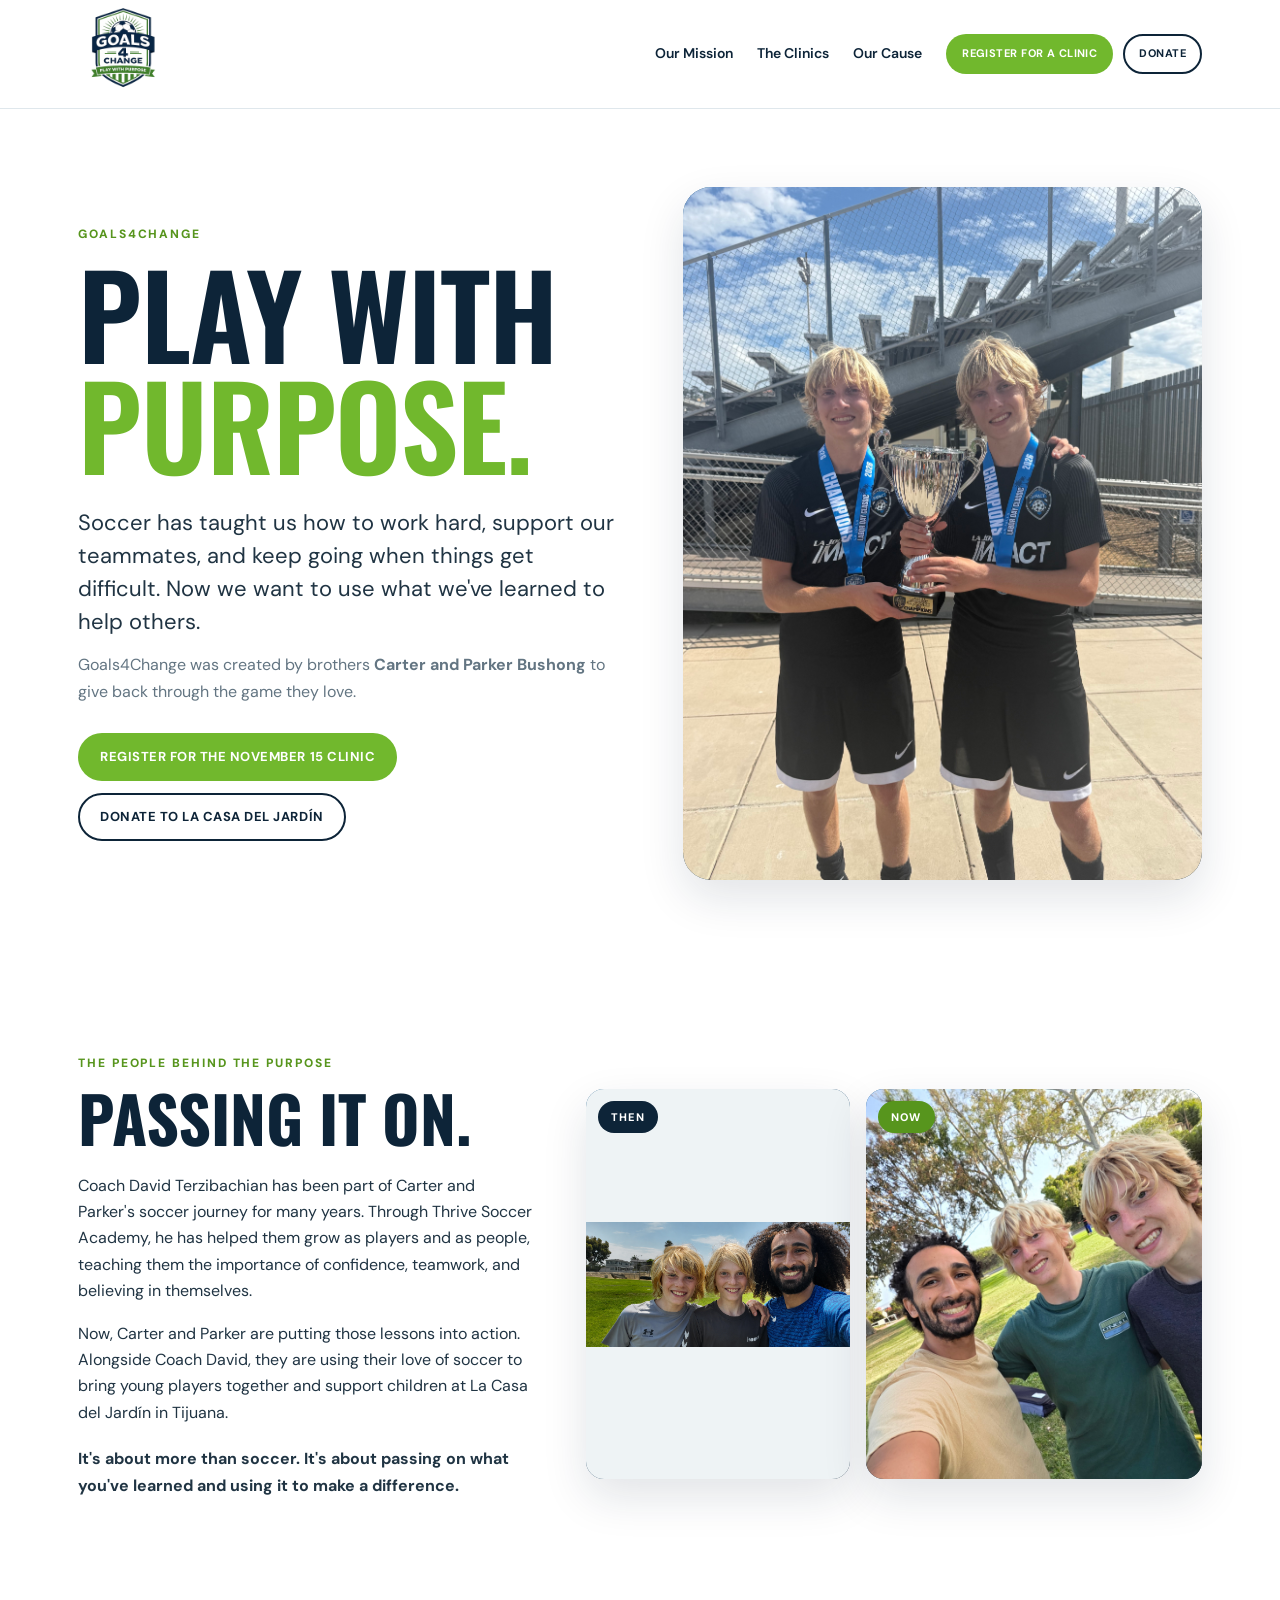
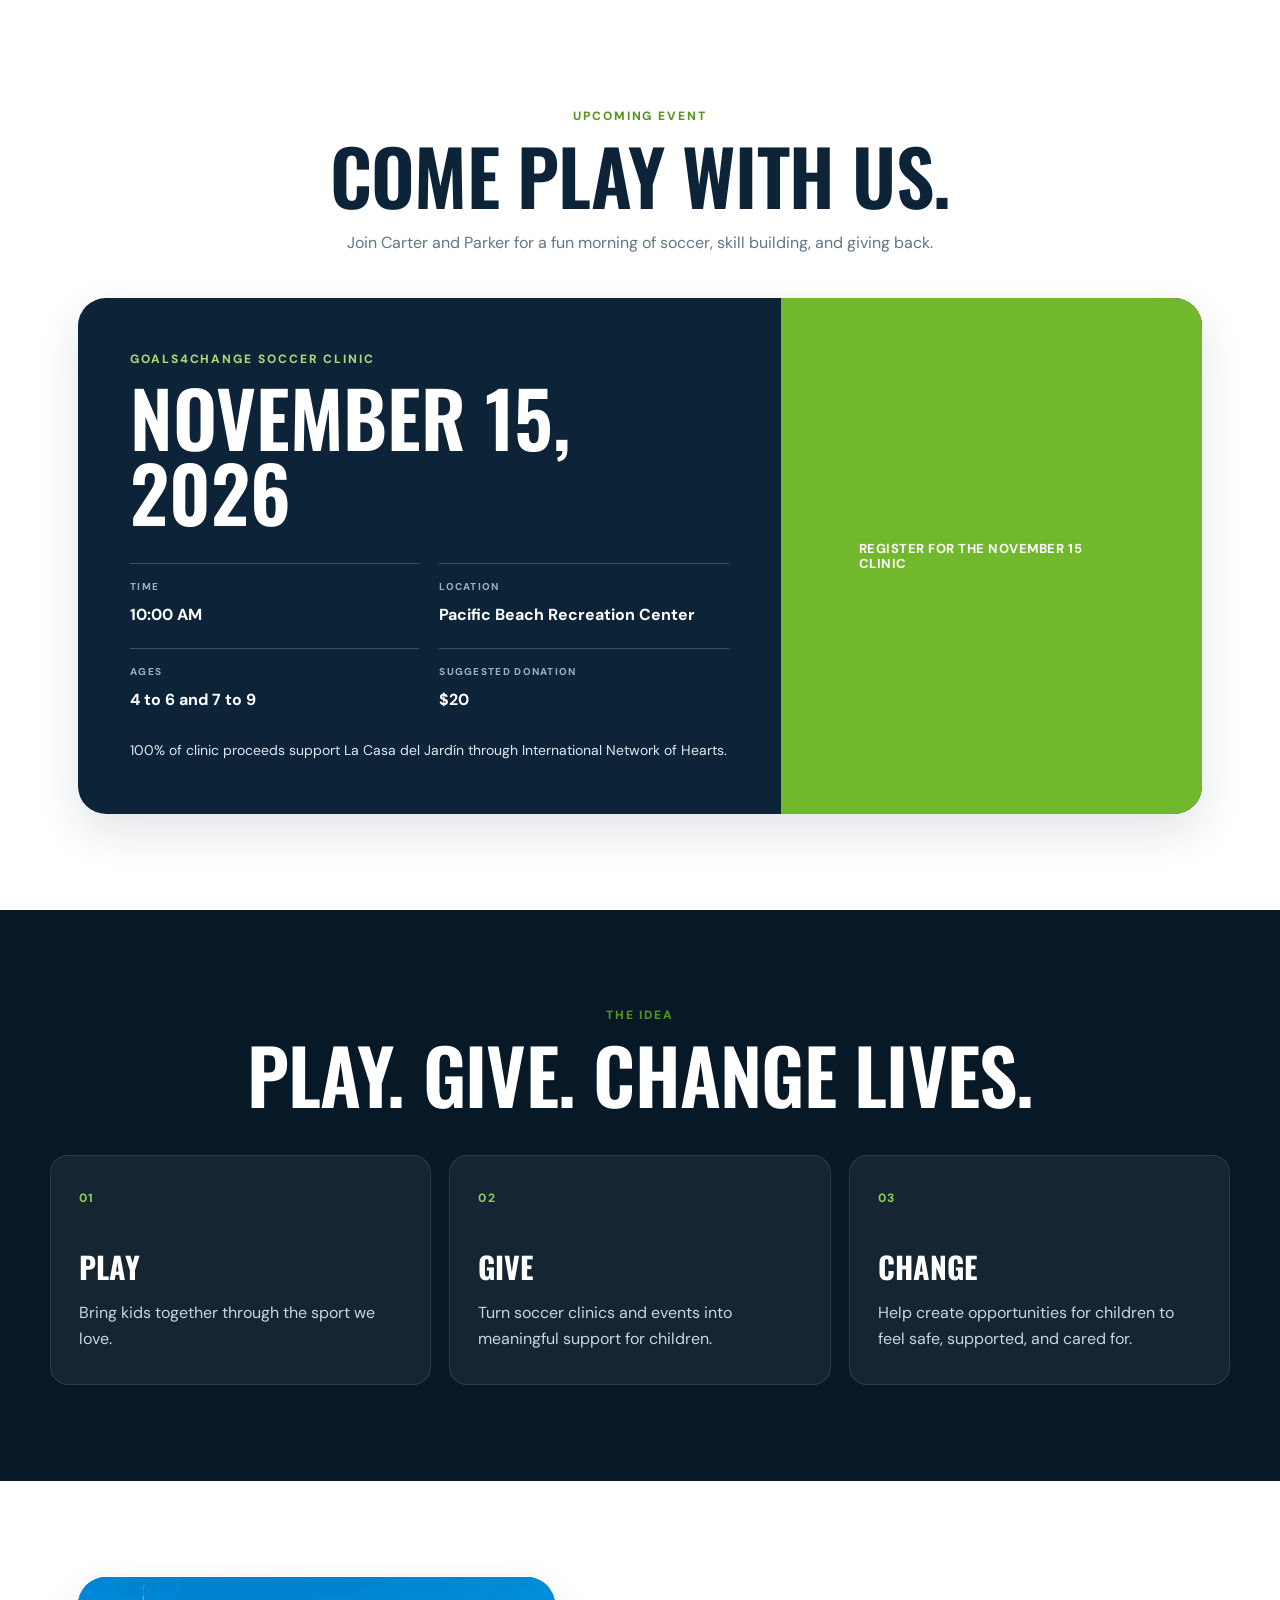
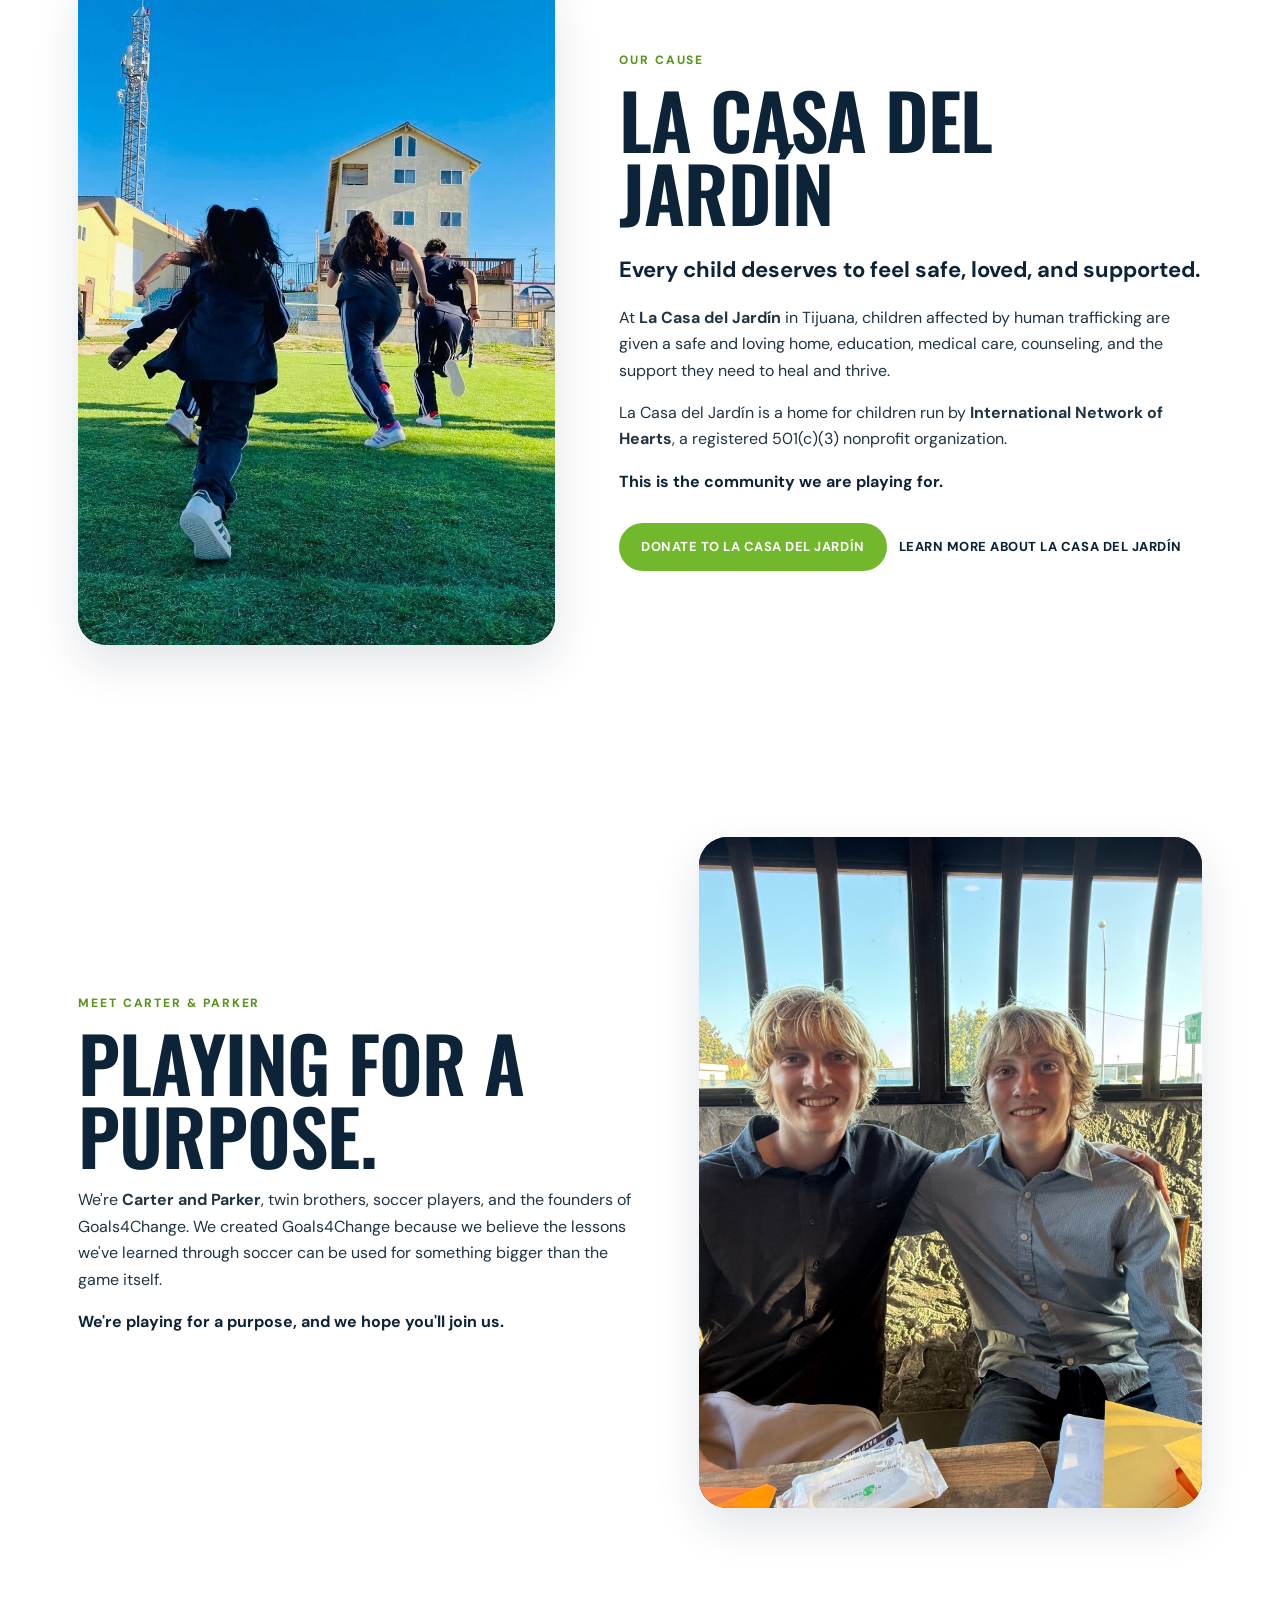
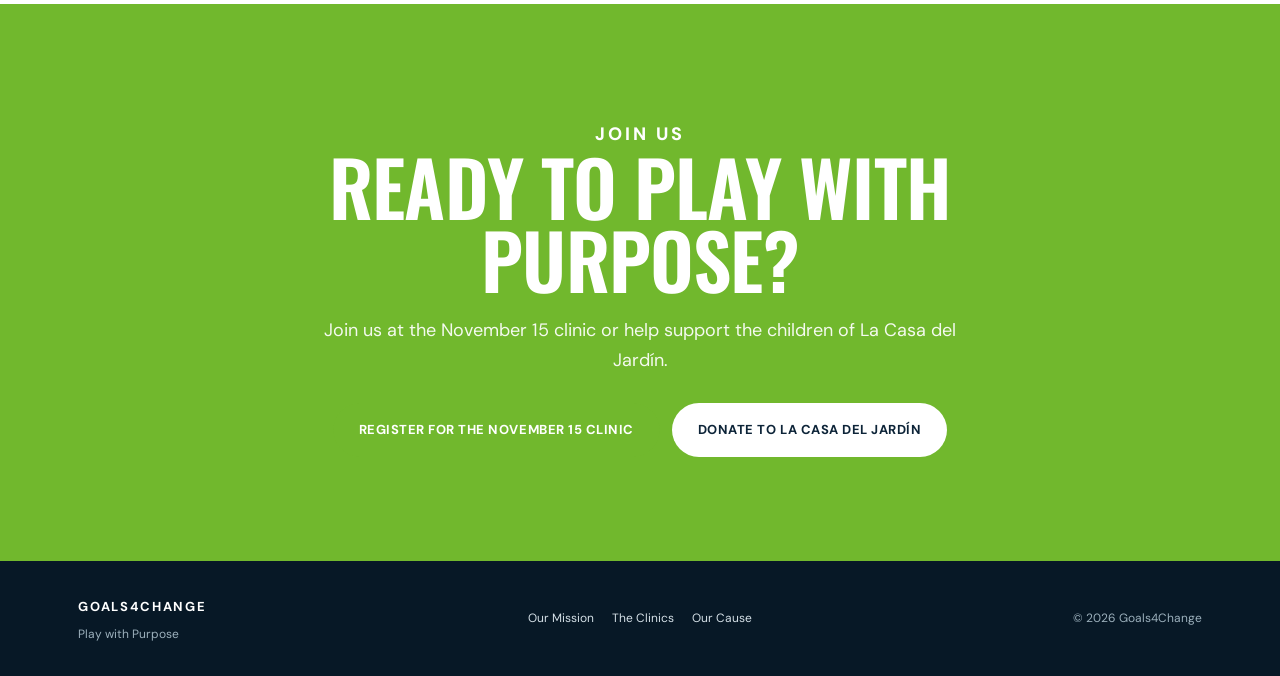
==== index.html @ 29e85942 "Add files via upload" ====
<!DOCTYPE html>
<html lang="en">
<head>
  <meta charset="UTF-8">
  <meta name="viewport" content="width=device-width, initial-scale=1.0">
  <meta name="description" content="Goals4Change uses soccer to bring young players together while raising money to support the children of La Casa del Jardín in Tijuana.">
  <title>Goals4Change | Play with Purpose</title>
  <link rel="stylesheet" href="styles.css">
</head>
<body>
  <header class="site-header">
    <div class="nav-shell">
      <a class="brand" href="#top" aria-label="Goals4Change home">
        <img class="brand-logo" src="images/goals4change-logo.png" alt="Goals4Change, Play with Purpose">
      </a>

      <nav class="main-nav" aria-label="Main navigation">
        <a href="#mission">Our Mission</a>
        <a href="#clinics">The Clinics</a>
        <a href="#cause">Our Cause</a>
      </nav>

      <div class="nav-actions">
        <a class="button button-primary button-small" href="#clinics">Register for a Clinic</a>
        <a class="button button-secondary button-small" href="#cause">Donate</a>
      </div>
    </div>
  </header>

  <main id="top">
    <section class="hero section">
      <div class="hero-copy">
        <p class="eyebrow">GOALS4CHANGE</p>
        <h1>PLAY WITH <span>PURPOSE.</span></h1>
        <p class="hero-lede">
          Soccer has taught us how to work hard, support our teammates, and keep going when things get difficult.
          Now we want to use what we've learned to help others.
        </p>
        <p class="hero-intro">
          Goals4Change was created by brothers <strong>Carter and Parker Bushong</strong> to give back through the game they love.
        </p>
        <div class="hero-actions">
          <a class="button button-primary" href="#clinics">Register for the November 15 Clinic</a>
          <a class="button button-secondary" href="#cause">Donate to La Casa del Jardín</a>
        </div>
      </div>

      <div class="hero-photo photo-frame">
        <img src="images/hero.jpg" alt="Carter and Parker with their soccer trophy">
      </div>
    </section>

    <section class="section coach-section" id="mission">
      <div class="coach-copy">
        <p class="eyebrow">THE PEOPLE BEHIND THE PURPOSE</p>
        <h2>PASSING IT ON.</h2>
        <p>
          Coach David Terzibachian has been part of Carter and Parker's soccer journey for many years.
          Through Thrive Soccer Academy, he has helped them grow as players and as people, teaching them
          the importance of confidence, teamwork, and believing in themselves.
        </p>
        <p>
          Now, Carter and Parker are putting those lessons into action. Alongside Coach David, they are
          using their love of soccer to bring young players together and support children at La Casa del Jardín in Tijuana.
        </p>
        <p class="coach-signoff"><strong>It's about more than soccer. It's about passing on what you've learned and using it to make a difference.</strong></p>
      </div>
      <div class="coach-photos">
        <figure class="coach-photo photo-frame">
          <img src="images/coach-then.png" alt="Carter and Parker with Coach David when they were younger">
          <figcaption><span>THEN</span></figcaption>
        </figure>
        <figure class="coach-photo photo-frame">
          <img src="images/coach-now.jpg" alt="Carter and Parker with Coach David today">
          <figcaption><span>NOW</span></figcaption>
        </figure>
      </div>
    </section>

    <section class="section" id="clinics">
      <div class="section-heading centered">
        <p class="eyebrow">UPCOMING EVENT</p>
        <h2>COME PLAY WITH US.</h2>
        <p>Join Carter and Parker for a fun morning of soccer, skill building, and giving back.</p>
      </div>

      <div class="event-card">
        <div class="event-details">
          <p class="event-label">GOALS4CHANGE SOCCER CLINIC</p>
          <h3>November 15, 2026</h3>
          <div class="event-grid">
            <div>
              <span>TIME</span>
              <strong>10:00 AM</strong>
            </div>
            <div>
              <span>LOCATION</span>
              <strong>Pacific Beach Recreation Center</strong>
            </div>
            <div>
              <span>AGES</span>
              <strong>4 to 6 and 7 to 9</strong>
            </div>
            <div>
              <span>SUGGESTED DONATION</span>
              <strong>$20</strong>
            </div>
          </div>
          <p class="proceeds-note">
            100% of clinic proceeds support La Casa del Jardín through International Network of Hearts.
          </p>
        </div>

        <div class="event-action">
          <!-- Replace this href with the final registration URL when you have it. -->
          <a class="button button-primary button-large" href="#clinics">Register for the November 15 Clinic</a>
        </div>
      </div>
    </section>

    <section class="section section-dark">
      <div class="section-heading centered">
        <p class="eyebrow">THE IDEA</p>
        <h2>PLAY. GIVE. CHANGE LIVES.</h2>
      </div>

      <div class="value-grid">
        <article class="value-card">
          <span class="value-number">01</span>
          <h3>PLAY</h3>
          <p>Bring kids together through the sport we love.</p>
        </article>
        <article class="value-card">
          <span class="value-number">02</span>
          <h3>GIVE</h3>
          <p>Turn soccer clinics and events into meaningful support for children.</p>
        </article>
        <article class="value-card">
          <span class="value-number">03</span>
          <h3>CHANGE</h3>
          <p>Help create opportunities for children to feel safe, supported, and cared for.</p>
        </article>
      </div>
    </section>

    <section class="section cause-section" id="cause">
      <div class="cause-photo photo-frame">
        <img src="images/casa-del-jardin.jpg" alt="La Casa del Jardín">
      </div>

      <div class="cause-copy">
        <p class="eyebrow">OUR CAUSE</p>
        <h2>LA CASA DEL JARDÍN</h2>
        <p class="cause-lede">Every child deserves to feel safe, loved, and supported.</p>
        <p>
          At <strong>La Casa del Jardín</strong> in Tijuana, children affected by human trafficking are given
          a safe and loving home, education, medical care, counseling, and the support they need to heal and thrive.
        </p>
        <p>
          La Casa del Jardín is a home for children run by <strong>International Network of Hearts</strong>,
          a registered 501(c)(3) nonprofit organization.
        </p>
        <p class="cause-close">This is the community we are playing for.</p>

        <div class="cause-actions">
          <!-- Replace this href with the final INHEARTS donation landing-page URL when you have it. -->
          <a class="button button-primary" href="#cause">Donate to La Casa del Jardín</a>
          <a class="text-link" href="#cause">Learn more about La Casa del Jardín</a>
        </div>
      </div>
    </section>

    <section class="section founders-section">
      <div class="founders-copy">
        <p class="eyebrow">MEET CARTER & PARKER</p>
        <h2>PLAYING FOR A PURPOSE.</h2>
        <p>
          We're <strong>Carter and Parker</strong>, twin brothers, soccer players, and the founders of Goals4Change.
          We created Goals4Change because we believe the lessons we've learned through soccer can be used for
          something bigger than the game itself.
        </p>
        <p class="founders-close">
          We're playing for a purpose, and we hope you'll join us.
        </p>
      </div>

      <div class="founders-photo photo-frame">
        <img src="images/carter-parker.jpg" alt="Carter and Parker Bushong">
      </div>
    </section>

    <section class="cta-section">
      <p class="eyebrow">JOIN US</p>
      <h2>READY TO PLAY WITH PURPOSE?</h2>
      <p>Join us at the November 15 clinic or help support the children of La Casa del Jardín.</p>
      <div class="cta-actions">
        <a class="button button-primary button-large" href="#clinics">Register for the November 15 Clinic</a>
        <a class="button button-light button-large" href="#cause">Donate to La Casa del Jardín</a>
      </div>
    </section>
  </main>

  <footer class="site-footer">
    <div class="footer-shell">
      <div>
        <strong>GOALS4CHANGE</strong>
        <p>Play with Purpose</p>
      </div>
      <div class="footer-links">
        <a href="#mission">Our Mission</a>
        <a href="#clinics">The Clinics</a>
        <a href="#cause">Our Cause</a>
      </div>
      <div class="footer-meta">
        <span>© 2026 Goals4Change</span>
      </div>
    </div>
  </footer>
</body>
</html>
---- styles.css ----
@import url('https://fonts.googleapis.com/css2?family=DM+Sans:wght@400;500;600;700&family=Oswald:wght@500;600&display=swap');

:root {
  --navy: #0d2438;
  --navy-deep: #071826;
  --blue: #175a86;
  --green: #71b82d;
  --green-dark: #57951d;
  --white: #ffffff;
  --soft: #f2f6f8;
  --line: #dce5ea;
  --text: #203443;
  --muted: #637582;
  --radius-lg: 28px;
  --radius-md: 18px;
  --shadow: 0 18px 45px rgba(13, 36, 56, 0.12);
  --max: 1180px;
}

* {
  box-sizing: border-box;
}

html {
  scroll-behavior: smooth;
}

body {
  margin: 0;
  font-family: "DM Sans", system-ui, -apple-system, BlinkMacSystemFont, "Segoe UI", sans-serif;
  color: var(--text);
  background: var(--white);
  line-height: 1.65;
}

img {
  display: block;
  width: 100%;
  height: 100%;
  object-fit: cover;
}

a {
  color: inherit;
  text-decoration: none;
}

.site-header {
  position: sticky;
  top: 0;
  z-index: 100;
  background: rgba(255, 255, 255, 0.96);
  border-bottom: 1px solid rgba(220, 229, 234, 0.9);
  backdrop-filter: blur(12px);
}

.nav-shell {
  max-width: var(--max);
  margin: 0 auto;
  min-height: 108px;
  padding: 8px 28px;
  display: flex;
  align-items: center;
  gap: 24px;
}

.brand {
  display: flex;
  align-items: center;
  gap: 11px;
  margin-right: auto;
}

.brand-logo {
  width: 92px;
  height: 92px;
  object-fit: contain;
  flex: 0 0 auto;
}

.main-nav {
  display: flex;
  gap: 24px;
  align-items: center;
  font-size: 14px;
  font-weight: 600;
  color: var(--navy);
}

.main-nav a:hover,
.text-link:hover {
  color: var(--green-dark);
}

.nav-actions {
  display: flex;
  gap: 10px;
  align-items: center;
}

.button {
  display: inline-flex;
  align-items: center;
  justify-content: center;
  min-height: 48px;
  padding: 12px 20px;
  border-radius: 999px;
  border: 2px solid transparent;
  font-weight: 700;
  font-size: 13px;
  line-height: 1.2;
  text-transform: uppercase;
  letter-spacing: 0.04em;
  transition: transform 160ms ease, background 160ms ease, border-color 160ms ease;
}

.button:hover {
  transform: translateY(-1px);
}

.button-primary {
  background: var(--green);
  color: var(--white);
}

.button-primary:hover {
  background: var(--green-dark);
}

.button-secondary {
  background: transparent;
  color: var(--navy);
  border-color: var(--navy);
}

.button-secondary:hover {
  background: var(--navy);
  color: var(--white);
}

.button-light {
  background: var(--white);
  color: var(--navy);
}

.button-light:hover {
  background: #eef4f7;
}

.button-small {
  min-height: 40px;
  padding: 10px 14px;
  font-size: 11px;
}

.button-large {
  min-height: 54px;
  padding: 14px 24px;
}

.section {
  max-width: var(--max);
  margin: 0 auto;
  padding: 96px 28px;
}

.hero {
  min-height: 690px;
  display: grid;
  grid-template-columns: 1.02fr 0.98fr;
  gap: 64px;
  align-items: center;
  padding-top: 78px;
  padding-bottom: 78px;
}

.eyebrow {
  margin: 0 0 12px;
  color: var(--green-dark);
  font-size: 12px;
  font-weight: 800;
  letter-spacing: 0.16em;
  text-transform: uppercase;
}

.hero h1,
.section-heading h2,
.cause-copy h2,
.founders-copy h2,
.cta-section h2 {
  margin: 0;
  font-family: "Oswald", Impact, sans-serif;
  font-weight: 600;
  line-height: 0.96;
  letter-spacing: -0.01em;
  text-transform: uppercase;
}

.hero h1 {
  max-width: 700px;
  color: var(--navy);
  font-size: clamp(70px, 9vw, 126px);
}

.hero h1 span {
  display: block;
  color: var(--green);
}

.hero-lede {
  max-width: 610px;
  margin: 28px 0 14px;
  color: var(--text);
  font-size: clamp(18px, 2vw, 22px);
  line-height: 1.5;
}

.hero-intro {
  max-width: 580px;
  margin: 0;
  color: var(--muted);
  font-size: 16px;
}

.hero-actions,
.cta-actions,
.cause-actions {
  display: flex;
  flex-wrap: wrap;
  gap: 12px;
  margin-top: 28px;
}

.photo-frame {
  overflow: hidden;
  position: relative;
  background:
    linear-gradient(135deg, rgba(23, 90, 134, 0.95), rgba(13, 36, 56, 0.9)),
    #173f5f;
  box-shadow: var(--shadow);
}



.hero-photo {
  min-height: 590px;
  border-radius: var(--radius-lg);
}

.section-soft {
  max-width: none;
  background: var(--soft);
}

.section-soft > * {
  max-width: var(--max);
  margin-left: auto;
  margin-right: auto;
}

.section-heading h2,
.cause-copy h2,
.founders-copy h2,
.cta-section h2 {
  color: var(--navy);
  font-size: clamp(48px, 6vw, 76px);
}

.centered {
  text-align: center;
}

.centered > p:last-child {
  max-width: 630px;
  margin: 18px auto 0;
  color: var(--muted);
}

.split-copy {
  display: grid;
  grid-template-columns: 1fr 1fr;
  gap: 36px;
  margin-top: 32px;
  color: var(--text);
  font-size: 17px;
}

.mission-card {
  margin-top: 42px;
  padding: 36px;
  display: grid;
  grid-template-columns: 0.9fr 1.1fr;
  gap: 36px;
  align-items: center;
  background: var(--white);
  border: 1px solid var(--line);
  border-radius: var(--radius-md);
  box-shadow: 0 10px 30px rgba(13, 36, 56, 0.05);
}

.mission-card h3 {
  margin: 0;
  color: var(--navy);
  font-family: "Oswald", Impact, sans-serif;
  font-size: 34px;
  line-height: 1.08;
  text-transform: uppercase;
}

.mission-card p:last-child {
  margin: 0;
  color: var(--muted);
}

.event-card {
  margin-top: 42px;
  display: grid;
  grid-template-columns: 1.25fr 0.75fr;
  border-radius: var(--radius-lg);
  overflow: hidden;
  box-shadow: var(--shadow);
  background: var(--navy);
  color: var(--white);
}

.event-details {
  padding: 52px;
}

.event-label {
  margin: 0 0 9px;
  color: #abd979;
  font-size: 12px;
  font-weight: 800;
  letter-spacing: 0.16em;
  text-transform: uppercase;
}

.event-details h3 {
  margin: 0;
  font-family: "Oswald", Impact, sans-serif;
  font-size: clamp(50px, 6vw, 80px);
  font-weight: 600;
  line-height: 0.98;
  text-transform: uppercase;
}

.event-grid {
  margin-top: 34px;
  display: grid;
  grid-template-columns: repeat(2, 1fr);
  gap: 20px;
}

.event-grid div {
  padding-top: 15px;
  border-top: 1px solid rgba(255, 255, 255, 0.2);
}

.event-grid span {
  display: block;
  margin-bottom: 6px;
  color: #9cb0bc;
  font-size: 10px;
  font-weight: 800;
  letter-spacing: 0.13em;
}

.event-grid strong {
  display: block;
  font-size: 16px;
}

.proceeds-note {
  margin: 26px 0 0;
  color: #dfe9ee;
  font-size: 14px;
}

.event-action {
  padding: 52px;
  display: flex;
  flex-direction: column;
  justify-content: center;
  background: var(--green);
}

.event-action .button {
  align-self: stretch;
}

.event-action p {
  margin: 12px 0 0;
  color: rgba(255, 255, 255, 0.85);
  font-size: 12px;
  text-align: center;
}

.section-dark {
  max-width: none;
  background: var(--navy-deep);
  color: var(--white);
}

.section-dark .section-heading {
  max-width: var(--max);
  margin-left: auto;
  margin-right: auto;
}

.section-dark .section-heading h2 {
  color: var(--white);
}

.value-grid {
  max-width: var(--max);
  margin: 44px auto 0;
  display: grid;
  grid-template-columns: repeat(3, 1fr);
  gap: 18px;
}

.value-card {
  min-height: 230px;
  padding: 28px;
  background: rgba(255, 255, 255, 0.06);
  border: 1px solid rgba(255, 255, 255, 0.1);
  border-radius: var(--radius-md);
}

.value-number {
  color: #8fcb58;
  font-size: 12px;
  font-weight: 800;
  letter-spacing: 0.1em;
}

.value-card h3 {
  margin: 32px 0 8px;
  font-family: "Oswald", Impact, sans-serif;
  font-size: 30px;
  text-transform: uppercase;
}

.value-card p {
  margin: 0;
  color: #c8d6df;
}

.cause-section {
  display: grid;
  grid-template-columns: 0.9fr 1.1fr;
  gap: 64px;
  align-items: center;
}

.cause-photo {
  min-height: 560px;
  border-radius: var(--radius-lg);
}

.coach-section {
  display: grid;
  grid-template-columns: 0.85fr 1.15fr;
  align-items: center;
  gap: 52px;
  background: var(--white);
}

.coach-copy h2 {
  margin: 0 0 22px;
  color: var(--navy);
  font-family: "Oswald", Impact, sans-serif;
  font-size: clamp(42px, 5vw, 64px);
  line-height: 1.02;
  text-transform: uppercase;
}

.coach-copy p:not(.eyebrow) {
  color: var(--text);
}

.coach-photos {
  display: grid;
  grid-template-columns: 0.88fr 1.12fr;
  gap: 16px;
  align-items: stretch;
}

.coach-photo {
  min-width: 0;
  height: 390px;
  margin: 0;
  border-radius: var(--radius-md);
  box-shadow: var(--shadow);
}

.coach-photo img {
  object-position: center;
}

/* The childhood photo is landscape. Show the complete photo instead of cropping it. */
.coach-photo:first-child img {
  object-fit: contain;
  background: #eef3f5;
}

.coach-photo figcaption {
  position: absolute;
  top: 12px;
  left: 12px;
  z-index: 1;
}

.coach-photo figcaption span {
  display: inline-block;
  padding: 7px 13px;
  border-radius: 999px;
  background: var(--navy);
  color: var(--white);
  font-size: 11px;
  font-weight: 800;
  letter-spacing: 0.12em;
}

.coach-photo:last-child figcaption span {
  background: var(--green-dark);
}

.cause-copy > p {
  max-width: 620px;
}

.cause-lede {
  margin: 24px 0 12px;
  color: var(--navy);
  font-size: 22px;
  font-weight: 700;
}

.cause-close {
  color: var(--navy);
  font-weight: 700;
}

.text-link {
  display: inline-flex;
  align-items: center;
  color: var(--navy);
  font-size: 13px;
  font-weight: 800;
  letter-spacing: 0.04em;
  text-transform: uppercase;
}

.founders-section {
  display: grid;
  grid-template-columns: 1.05fr 0.95fr;
  gap: 64px;
  align-items: center;
}

.founders-copy p {
  max-width: 600px;
}

.founders-close {
  color: var(--navy);
  font-weight: 700;
}

.founders-photo {
  min-height: 470px;
  border-radius: var(--radius-lg);
}

.cta-section {
  max-width: none;
  padding: 96px 28px 104px;
  text-align: center;
  background: var(--green);
}

.cta-section .eyebrow {
  color: var(--white);
}

.cta-section h2 {
  max-width: 900px;
  margin: 0 auto;
  color: var(--white);
}

.cta-section > p {
  max-width: 640px;
  margin: 20px auto 0;
  color: rgba(255, 255, 255, 0.92);
  font-size: 18px;
}

.cta-actions {
  justify-content: center;
}

.site-footer {
  background: var(--navy-deep);
  color: var(--white);
}

.footer-shell {
  max-width: var(--max);
  margin: 0 auto;
  padding: 32px 28px;
  display: grid;
  grid-template-columns: 1fr auto 1fr;
  gap: 24px;
  align-items: center;
}

.footer-shell strong {
  font-size: 13px;
  letter-spacing: 0.14em;
}

.footer-shell p {
  margin: 5px 0 0;
  color: #9cb0bc;
  font-size: 12px;
}

.footer-links {
  display: flex;
  gap: 18px;
  font-size: 12px;
  color: #d5e0e7;
}

.footer-meta {
  justify-self: end;
  color: #9cb0bc;
  font-size: 12px;
}

@media (max-width: 980px) {
  .nav-shell {
    flex-wrap: wrap;
    padding-top: 14px;
    padding-bottom: 14px;
  }

  .main-nav {
    order: 3;
    width: 100%;
    justify-content: center;
    padding-top: 8px;
    gap: 18px;
  }

  .hero,
  .cause-section,
  .founders-section,
  .coach-section {
    grid-template-columns: 1fr;
  }

  .coach-photos {
    max-width: 760px;
  }

  .coach-photo {
    height: 360px;
  }

  .hero-photo,
  .cause-photo,
  .founders-photo {
    min-height: 430px;
  }

  .event-card {
    grid-template-columns: 1fr;
  }

  .event-action {
    padding: 30px 36px 36px;
  }

  .value-grid {
    grid-template-columns: 1fr;
  }

  .mission-card {
    grid-template-columns: 1fr;
  }
}

@media (max-width: 640px) {
  .nav-actions {
    width: 100%;
  }

  .nav-actions .button {
    flex: 1;
  }

  .main-nav {
    overflow-x: auto;
    justify-content: flex-start;
    padding-bottom: 3px;
  }

  .hero {
    min-height: auto;
    padding-top: 58px;
    padding-bottom: 58px;
    gap: 40px;
  }

  .hero h1 {
    font-size: 72px;
  }

  .hero-actions,
  .cause-actions,
  .cta-actions {
    flex-direction: column;
  }

  .hero-actions .button,
  .cause-actions .button,
  .cta-actions .button {
    width: 100%;
  }

  .hero-photo,
  .cause-photo,
  .founders-photo {
    min-height: 360px;
  }

  .brand-logo {
    width: 70px;
    height: 70px;
  }

  .coach-photos {
    grid-template-columns: 1fr 1fr;
    gap: 10px;
  }

  .coach-photo {
    height: 270px;
  }

  .coach-photo figcaption {
    top: 8px;
    left: 8px;
  }

  .coach-photo figcaption span {
    padding: 6px 8px;
    font-size: 9px;
  }

  .section {
    padding: 72px 20px;
  }

  .split-copy,
  .event-grid {
    grid-template-columns: 1fr;
  }

  .mission-card,
  .event-details {
    padding: 28px;
  }

  .event-action {
    padding: 24px 28px 30px;
  }

  .footer-shell {
    grid-template-columns: 1fr;
    text-align: center;
  }

  .footer-links {
    justify-content: center;
    flex-wrap: wrap;
  }

  .footer-meta {
    justify-self: center;
  }
}

.coach-signoff { margin-top: 1.25rem; color: var(--navy, #0b2e4f); }
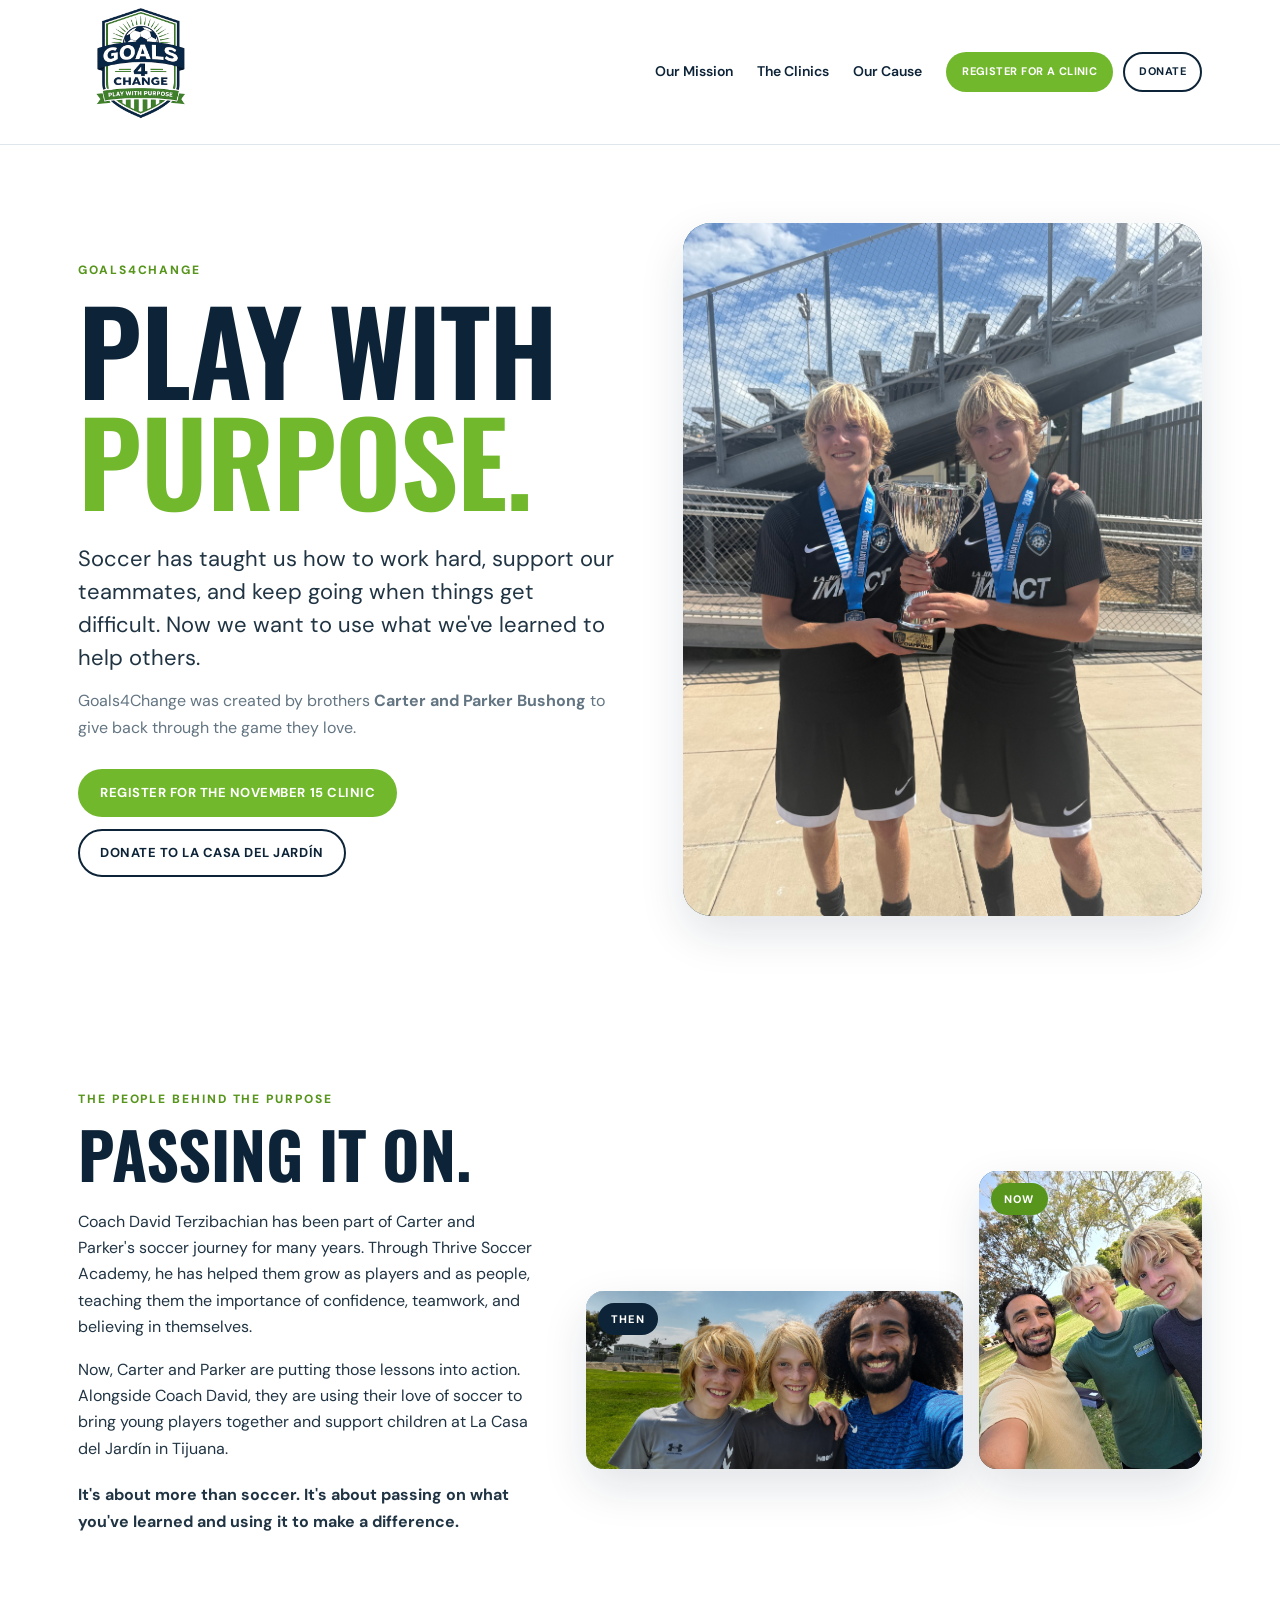
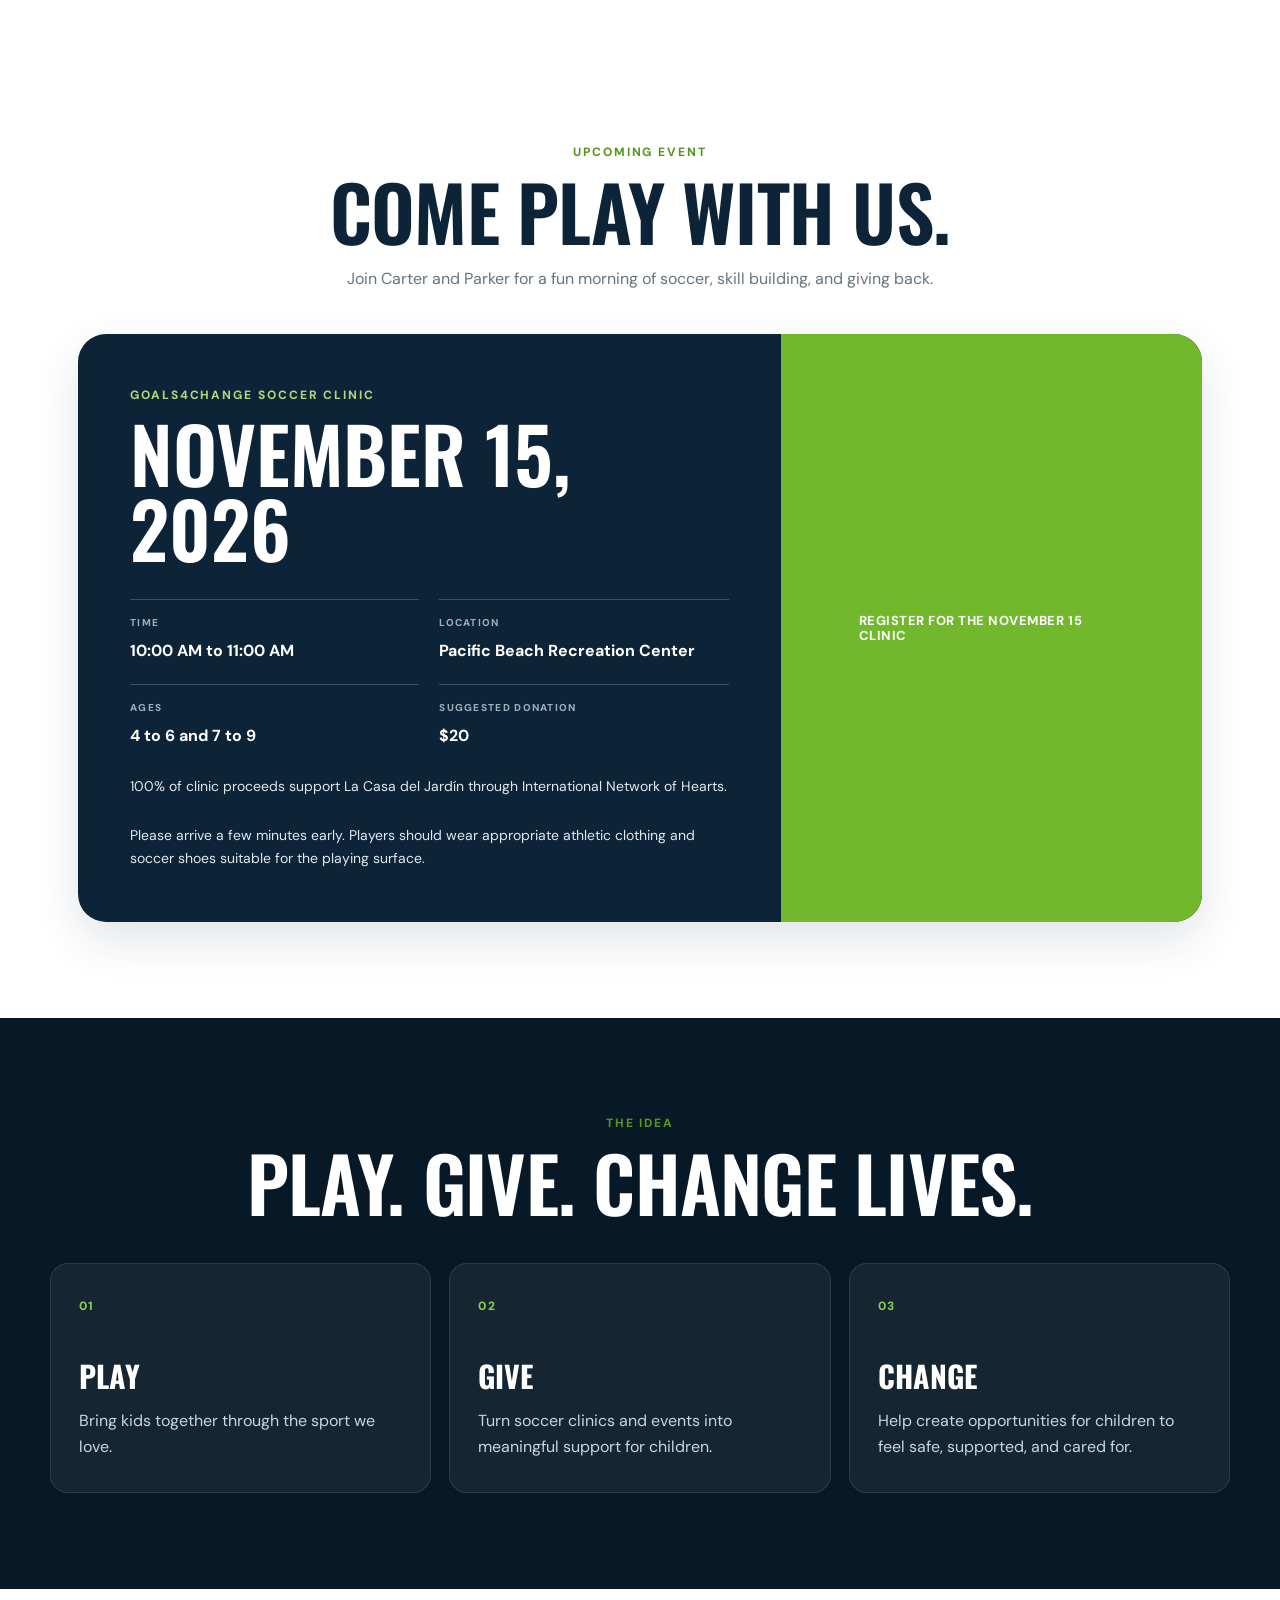
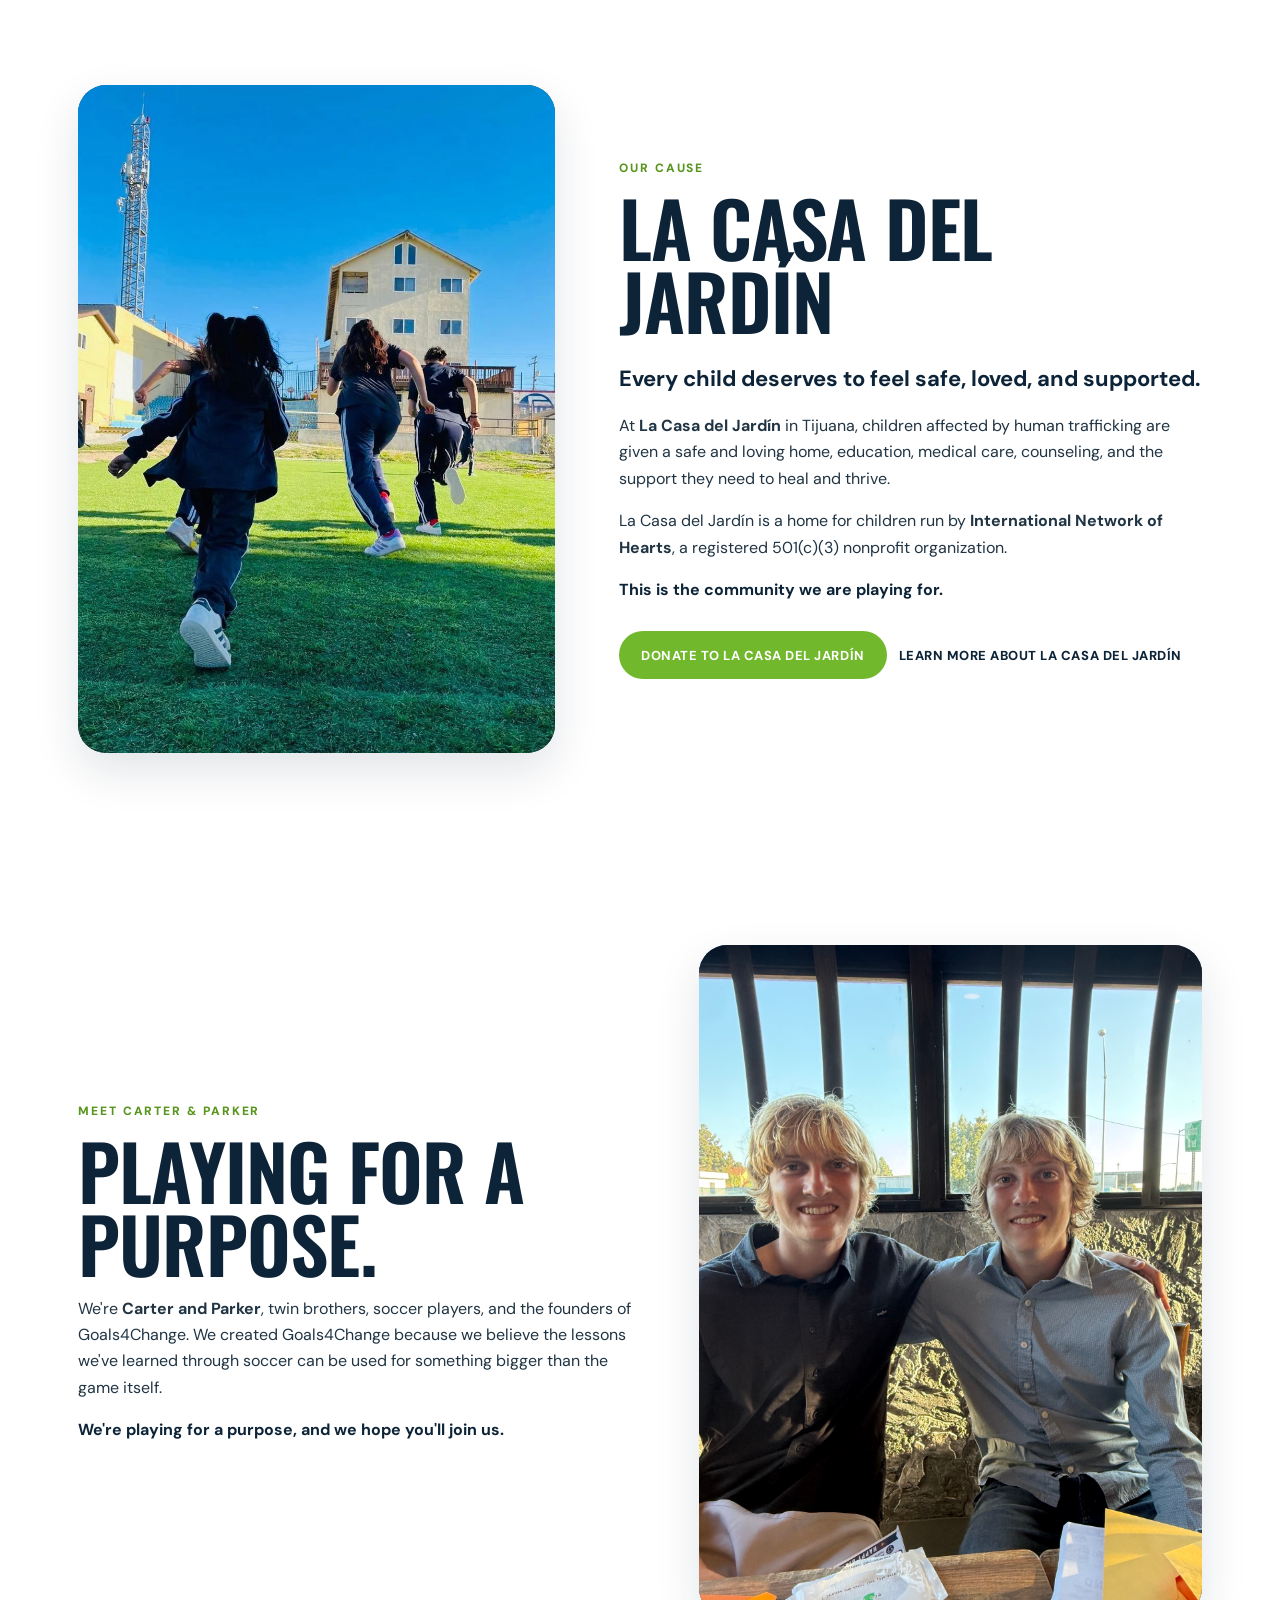
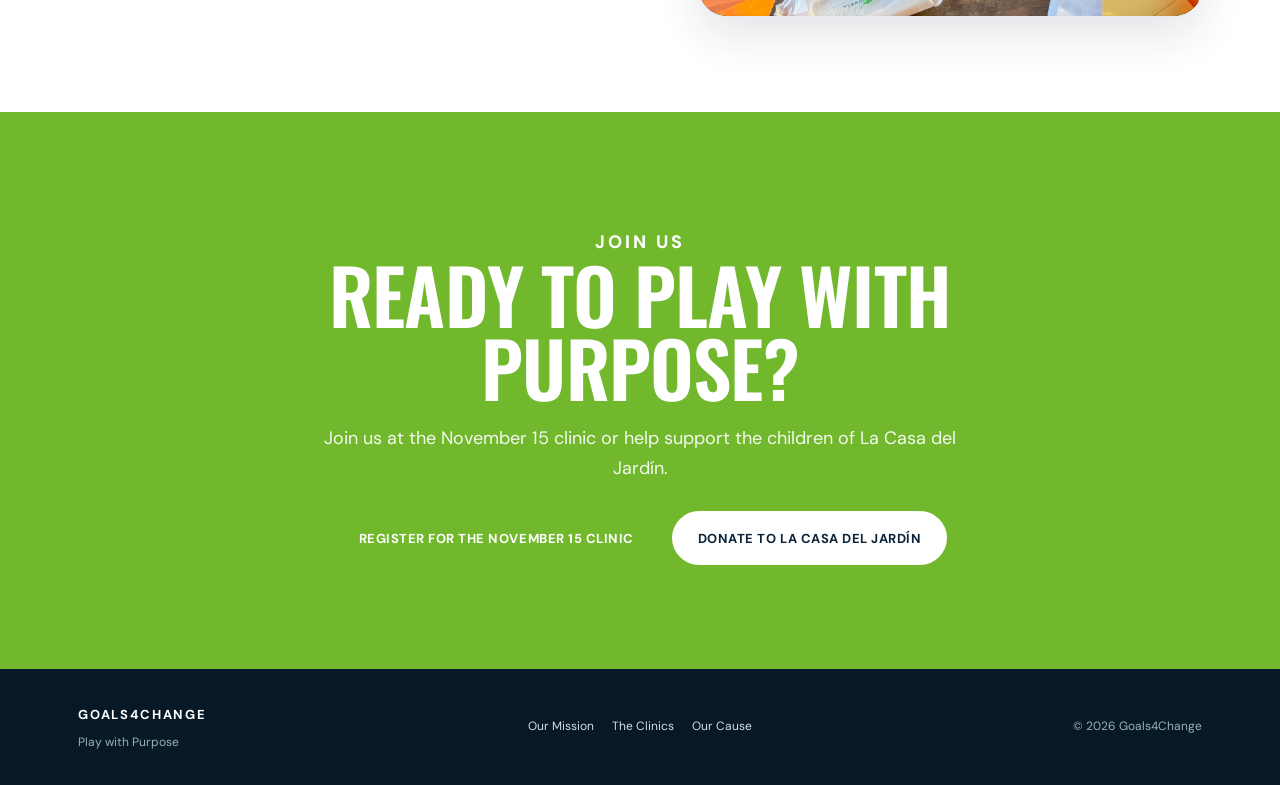
==== commit 08587585: "Add files via upload" ====
--- a/index.html
+++ b/index.html
@@ -21,7 +21,7 @@
       </nav>
 
       <div class="nav-actions">
-        <a class="button button-primary button-small" href="#clinics">Register for a Clinic</a>
+        <a class="button button-primary button-small" href="register.html">Register for a Clinic</a>
         <a class="button button-secondary button-small" href="#cause">Donate</a>
       </div>
     </div>
@@ -40,7 +40,7 @@
           Goals4Change was created by brothers <strong>Carter and Parker Bushong</strong> to give back through the game they love.
         </p>
         <div class="hero-actions">
-          <a class="button button-primary" href="#clinics">Register for the November 15 Clinic</a>
+          <a class="button button-primary" href="register.html">Register for the November 15 Clinic</a>
           <a class="button button-secondary" href="#cause">Donate to La Casa del Jardín</a>
         </div>
       </div>
@@ -91,7 +91,7 @@
           <div class="event-grid">
             <div>
               <span>TIME</span>
-              <strong>10:00 AM</strong>
+              <strong>10:00 AM to 11:00 AM</strong>
             </div>
             <div>
               <span>LOCATION</span>
@@ -109,11 +109,14 @@
           <p class="proceeds-note">
             100% of clinic proceeds support La Casa del Jardín through International Network of Hearts.
           </p>
+          <p class="proceeds-note">
+            Please arrive a few minutes early. Players should wear appropriate athletic clothing and soccer shoes suitable for the playing surface.
+          </p>
         </div>
 
         <div class="event-action">
           <!-- Replace this href with the final registration URL when you have it. -->
-          <a class="button button-primary button-large" href="#clinics">Register for the November 15 Clinic</a>
+          <a class="button button-primary button-large" href="register.html">Register for the November 15 Clinic</a>
         </div>
       </div>
     </section>
@@ -194,7 +197,7 @@
       <h2>READY TO PLAY WITH PURPOSE?</h2>
       <p>Join us at the November 15 clinic or help support the children of La Casa del Jardín.</p>
       <div class="cta-actions">
-        <a class="button button-primary button-large" href="#clinics">Register for the November 15 Clinic</a>
+        <a class="button button-primary button-large" href="register.html">Register for the November 15 Clinic</a>
         <a class="button button-light button-large" href="#cause">Donate to La Casa del Jardín</a>
       </div>
     </section>
--- a/styles.css
+++ b/styles.css
@@ -57,7 +57,7 @@
 .nav-shell {
   max-width: var(--max);
   margin: 0 auto;
-  min-height: 108px;
+  min-height: 140px;
   padding: 8px 28px;
   display: flex;
   align-items: center;
@@ -72,8 +72,8 @@
 }
 
 .brand-logo {
-  width: 92px;
-  height: 92px;
+  width: 128px;
+  height: 128px;
   object-fit: contain;
   flex: 0 0 auto;
 }
@@ -482,24 +482,36 @@
 
 .coach-photos {
   display: grid;
-  grid-template-columns: 0.88fr 1.12fr;
+  /* Intentionally unequal: the THEN photo is landscape; the NOW photo is portrait. */
+  grid-template-columns: minmax(0, 1.35fr) minmax(0, 0.8fr);
   gap: 16px;
-  align-items: stretch;
+  align-items: end;
 }
 
 .coach-photo {
   min-width: 0;
-  height: 390px;
+  height: auto;
   margin: 0;
   border-radius: var(--radius-md);
   box-shadow: var(--shadow);
 }
 
+.coach-photo:first-child {
+  aspect-ratio: 1822 / 863;
+}
+
+.coach-photo:last-child {
+  aspect-ratio: 3 / 4;
+}
+
 .coach-photo img {
+  width: 100%;
+  height: 100%;
   object-position: center;
-}
-
-/* The childhood photo is landscape. Show the complete photo instead of cropping it. */
+  object-fit: cover;
+}
+
+/* Preserve the full landscape THEN image. Its frame matches the original aspect ratio. */
 .coach-photo:first-child img {
   object-fit: contain;
   background: #eef3f5;
@@ -664,11 +676,9 @@
   }
 
   .coach-photos {
+    width: 100%;
     max-width: 760px;
-  }
-
-  .coach-photo {
-    height: 360px;
+    grid-template-columns: minmax(0, 1.35fr) minmax(0, 0.8fr);
   }
 
   .hero-photo,
@@ -739,17 +749,24 @@
   }
 
   .brand-logo {
-    width: 70px;
-    height: 70px;
+    width: 98px;
+    height: 98px;
   }
 
   .coach-photos {
-    grid-template-columns: 1fr 1fr;
-    gap: 10px;
-  }
-
-  .coach-photo {
-    height: 270px;
+    grid-template-columns: minmax(0, 1fr);
+    gap: 16px;
+  }
+
+  .coach-photo:first-child {
+    width: 100%;
+    aspect-ratio: 1822 / 863;
+  }
+
+  .coach-photo:last-child {
+    width: min(72%, 290px);
+    aspect-ratio: 3 / 4;
+    justify-self: end;
   }
 
   .coach-photo figcaption {
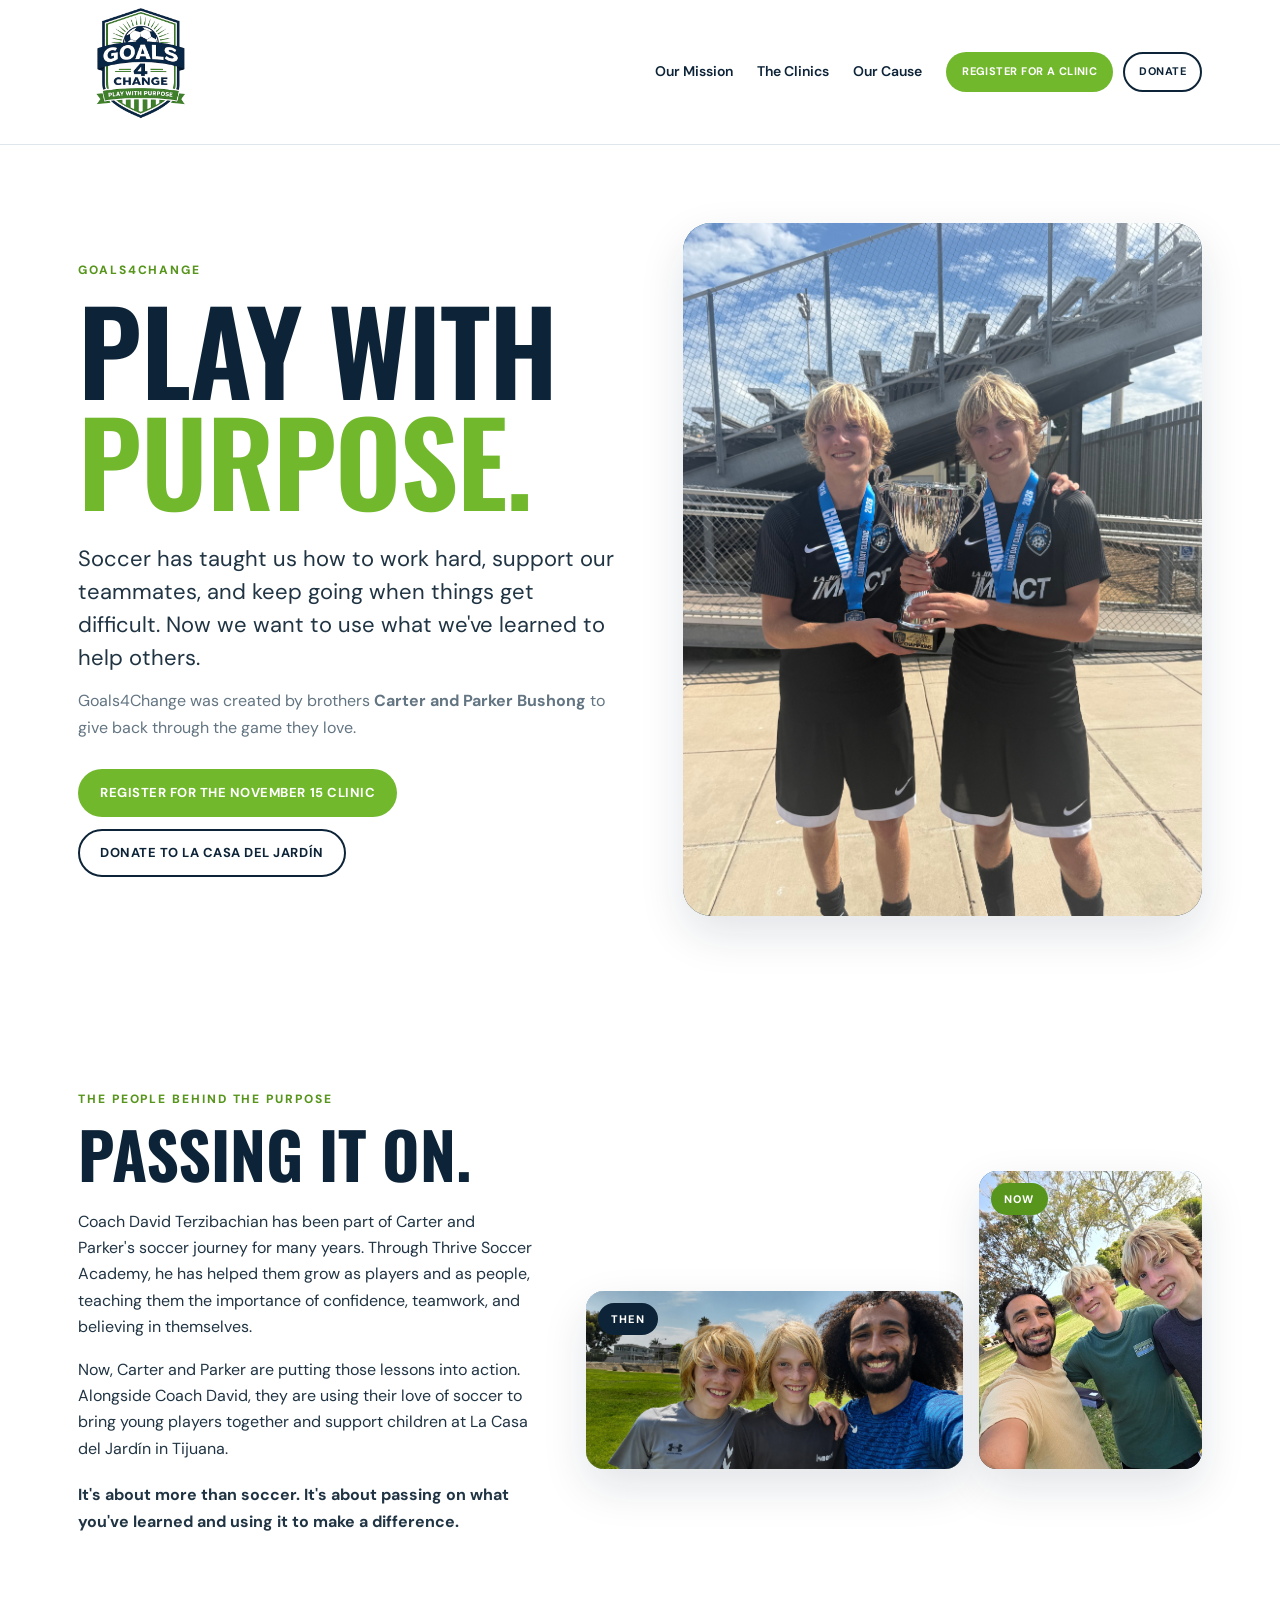
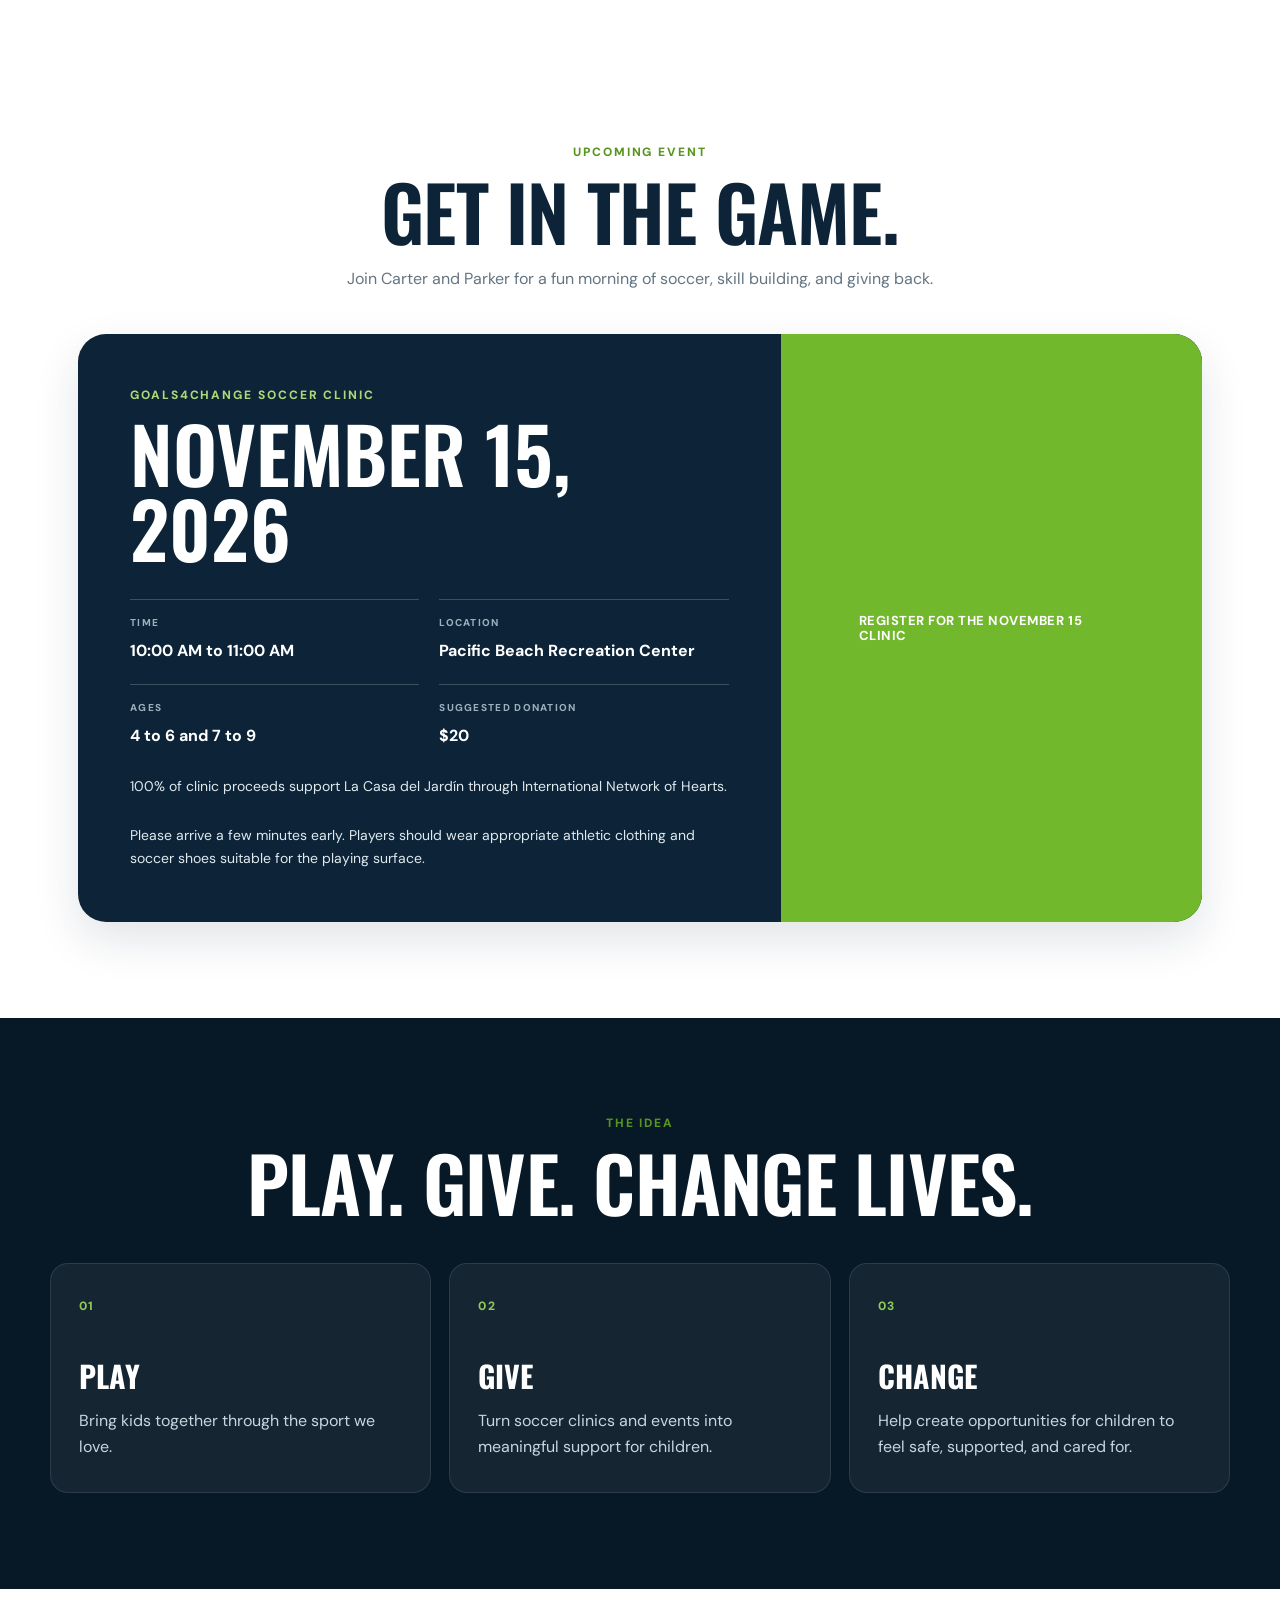
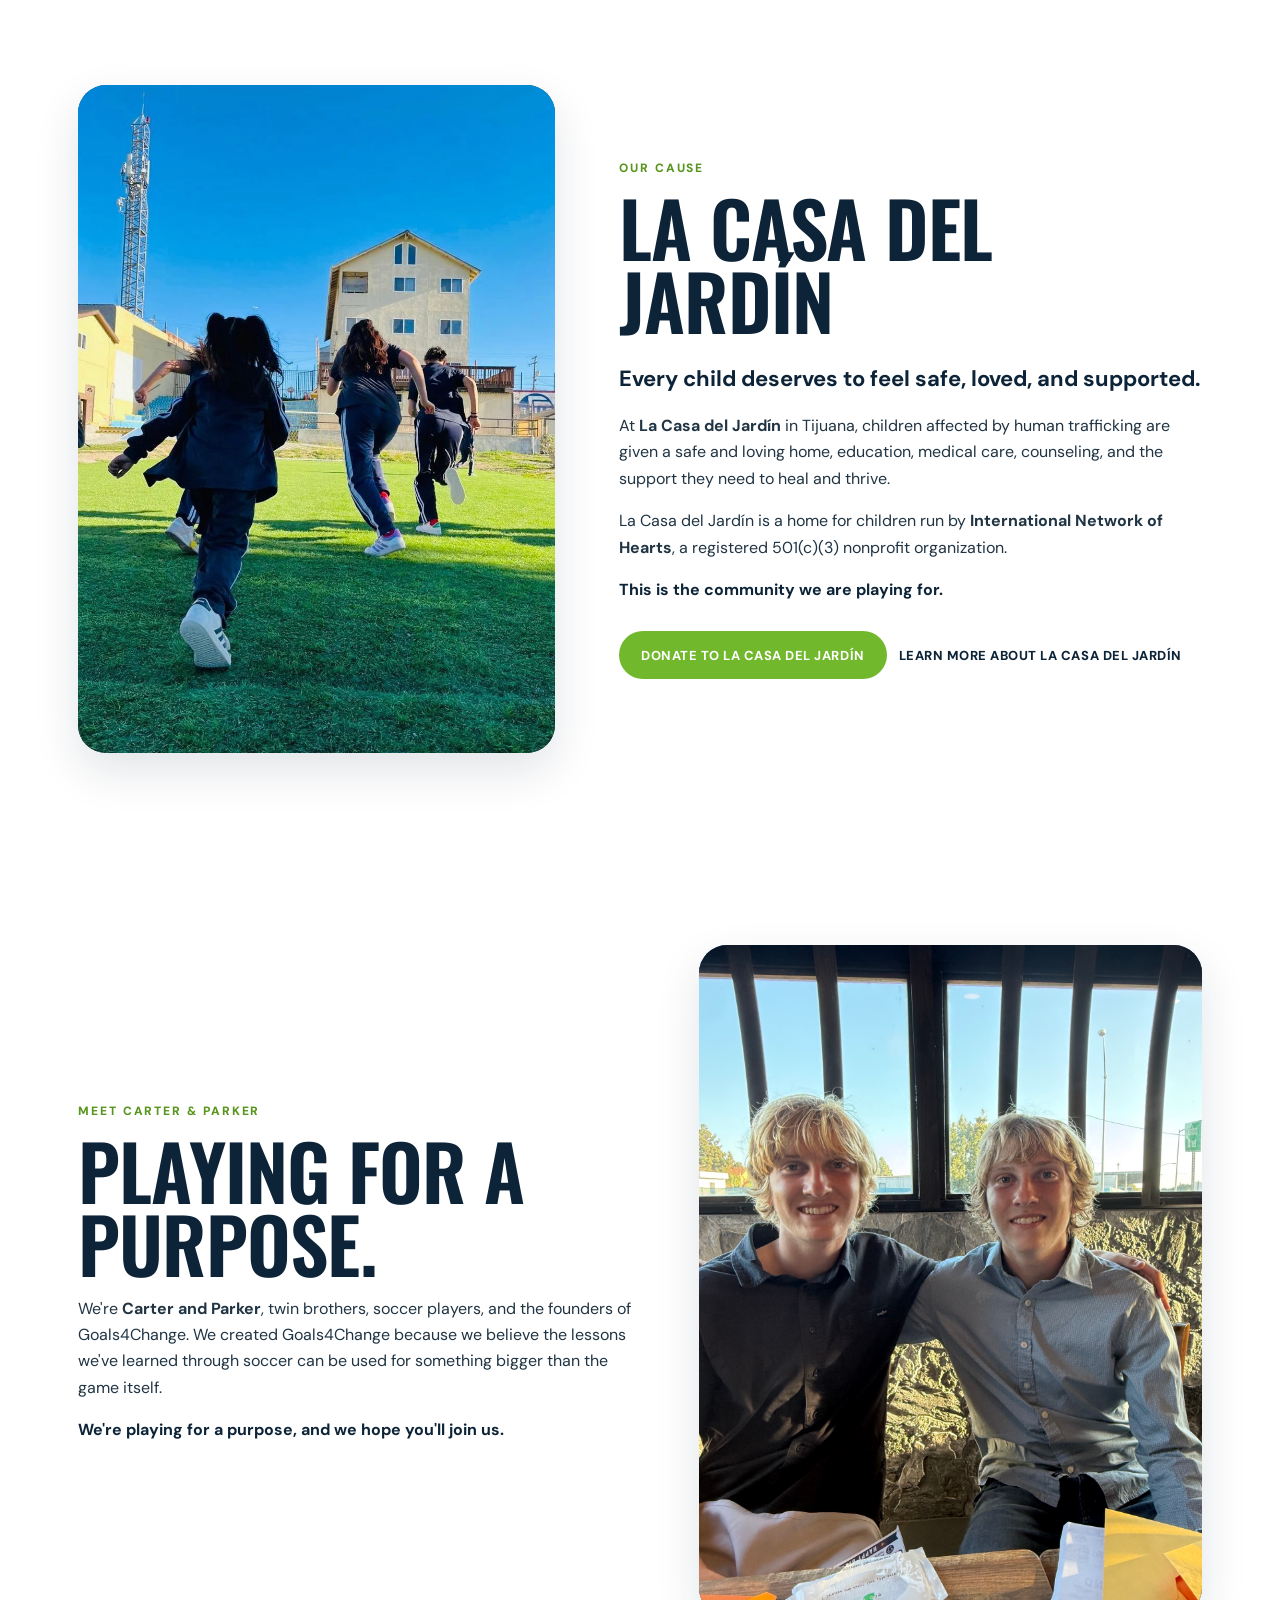
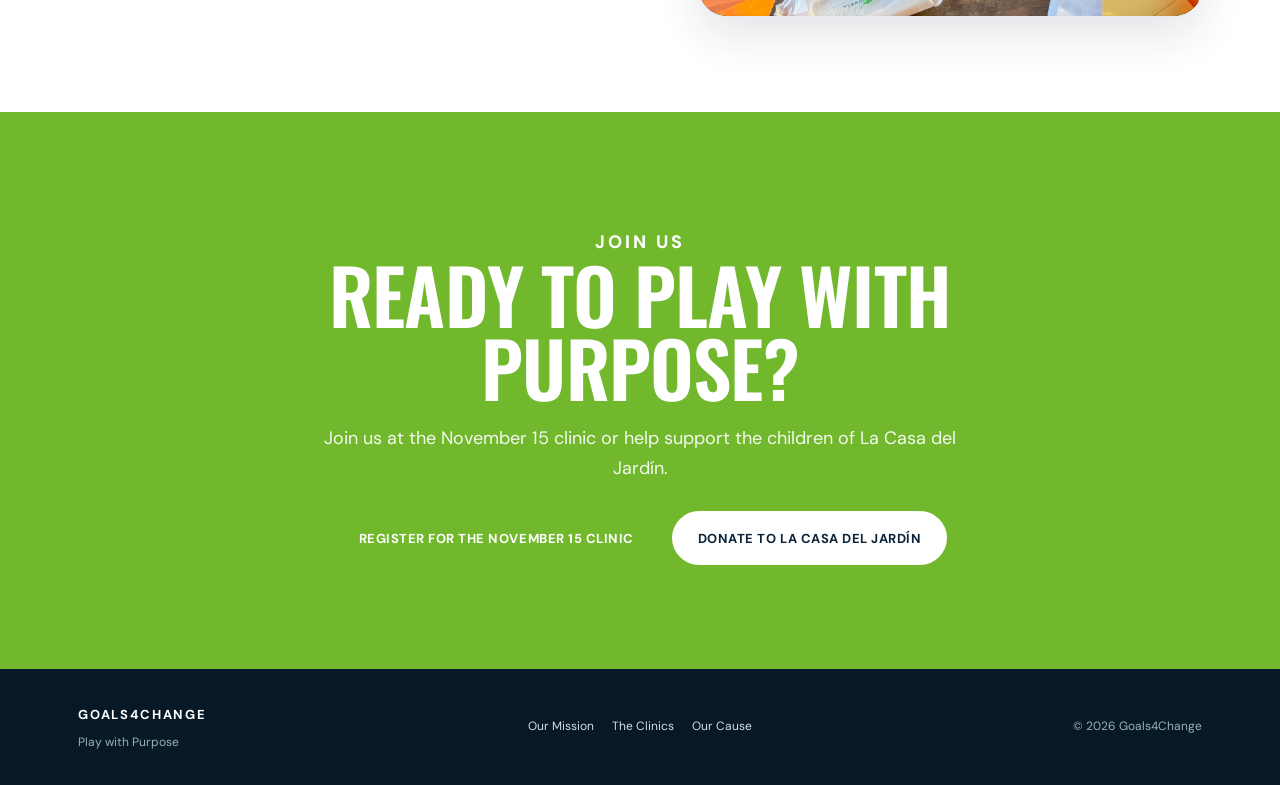
==== commit 20159fe6: "Update index.html" ====
--- a/index.html
+++ b/index.html
@@ -80,7 +80,7 @@
     <section class="section" id="clinics">
       <div class="section-heading centered">
         <p class="eyebrow">UPCOMING EVENT</p>
-        <h2>COME PLAY WITH US.</h2>
+        <h2>GET IN THE GAME.</h2>
         <p>Join Carter and Parker for a fun morning of soccer, skill building, and giving back.</p>
       </div>
 
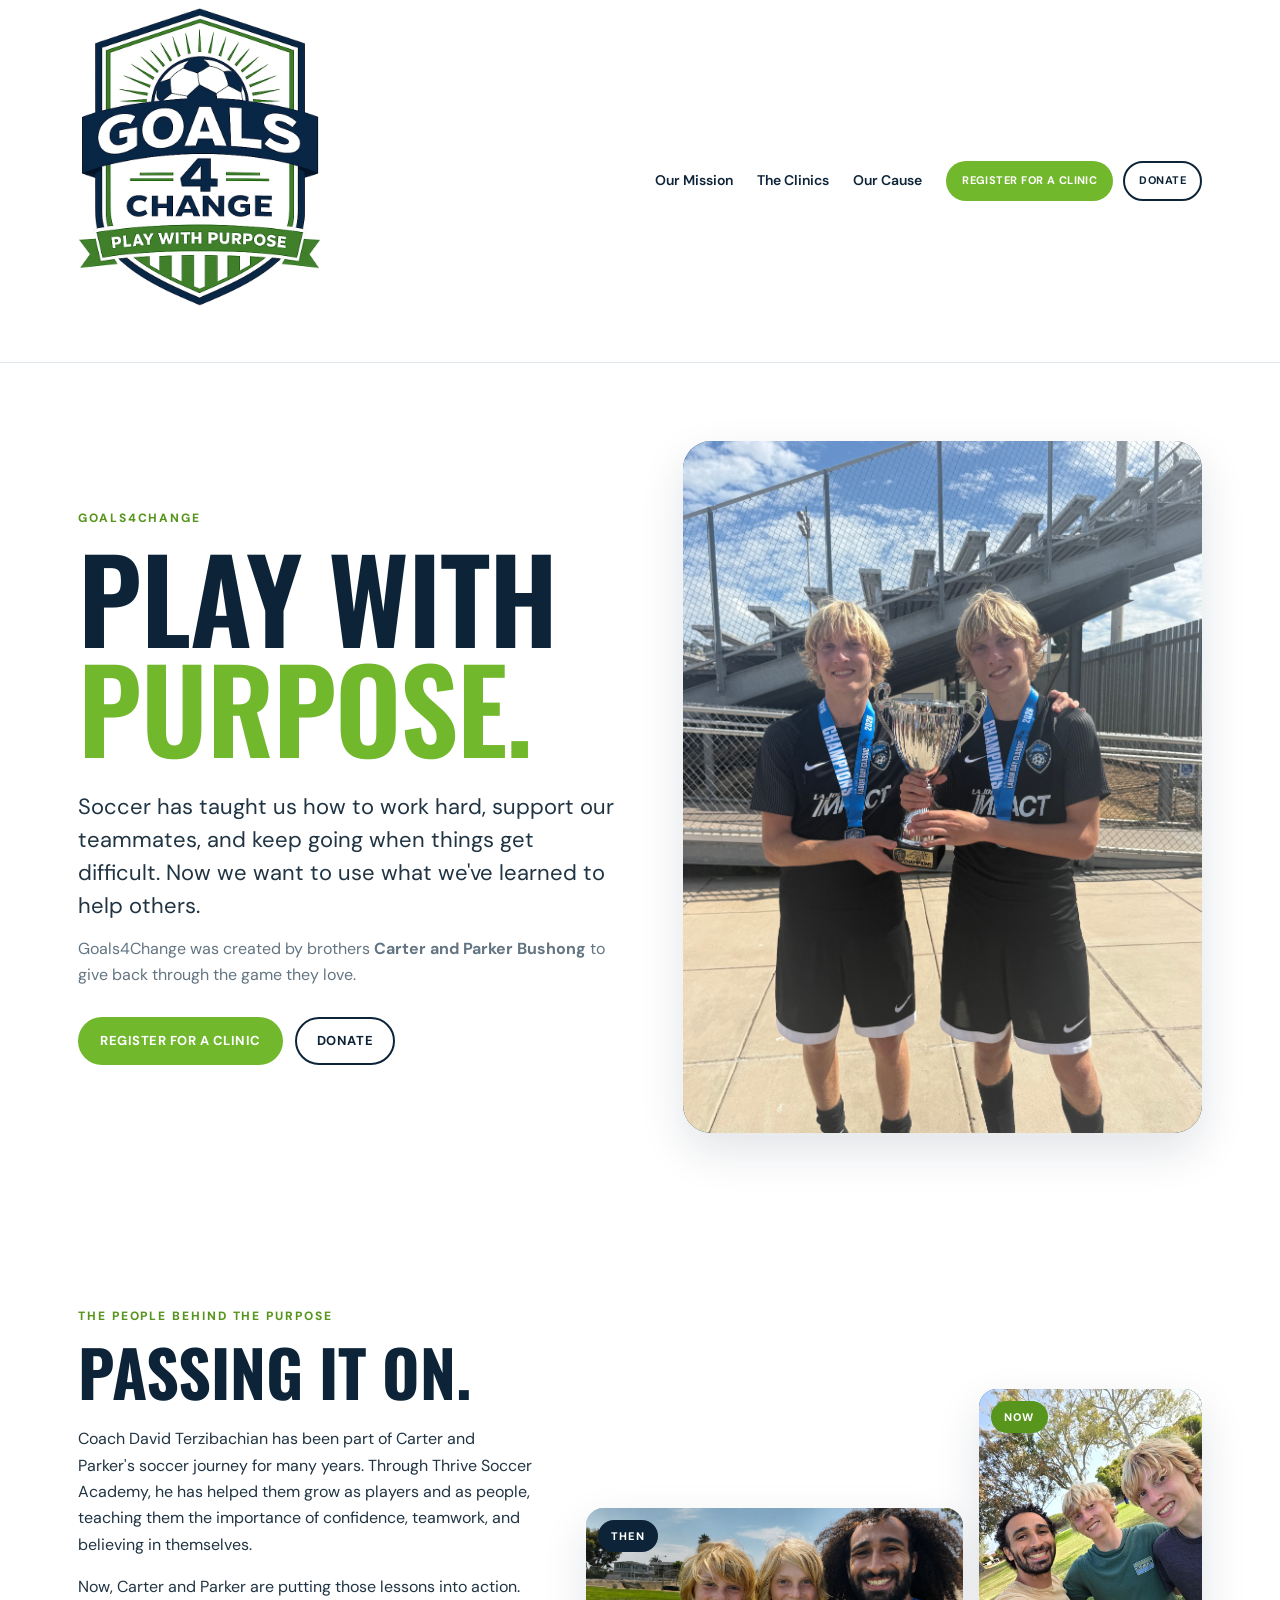
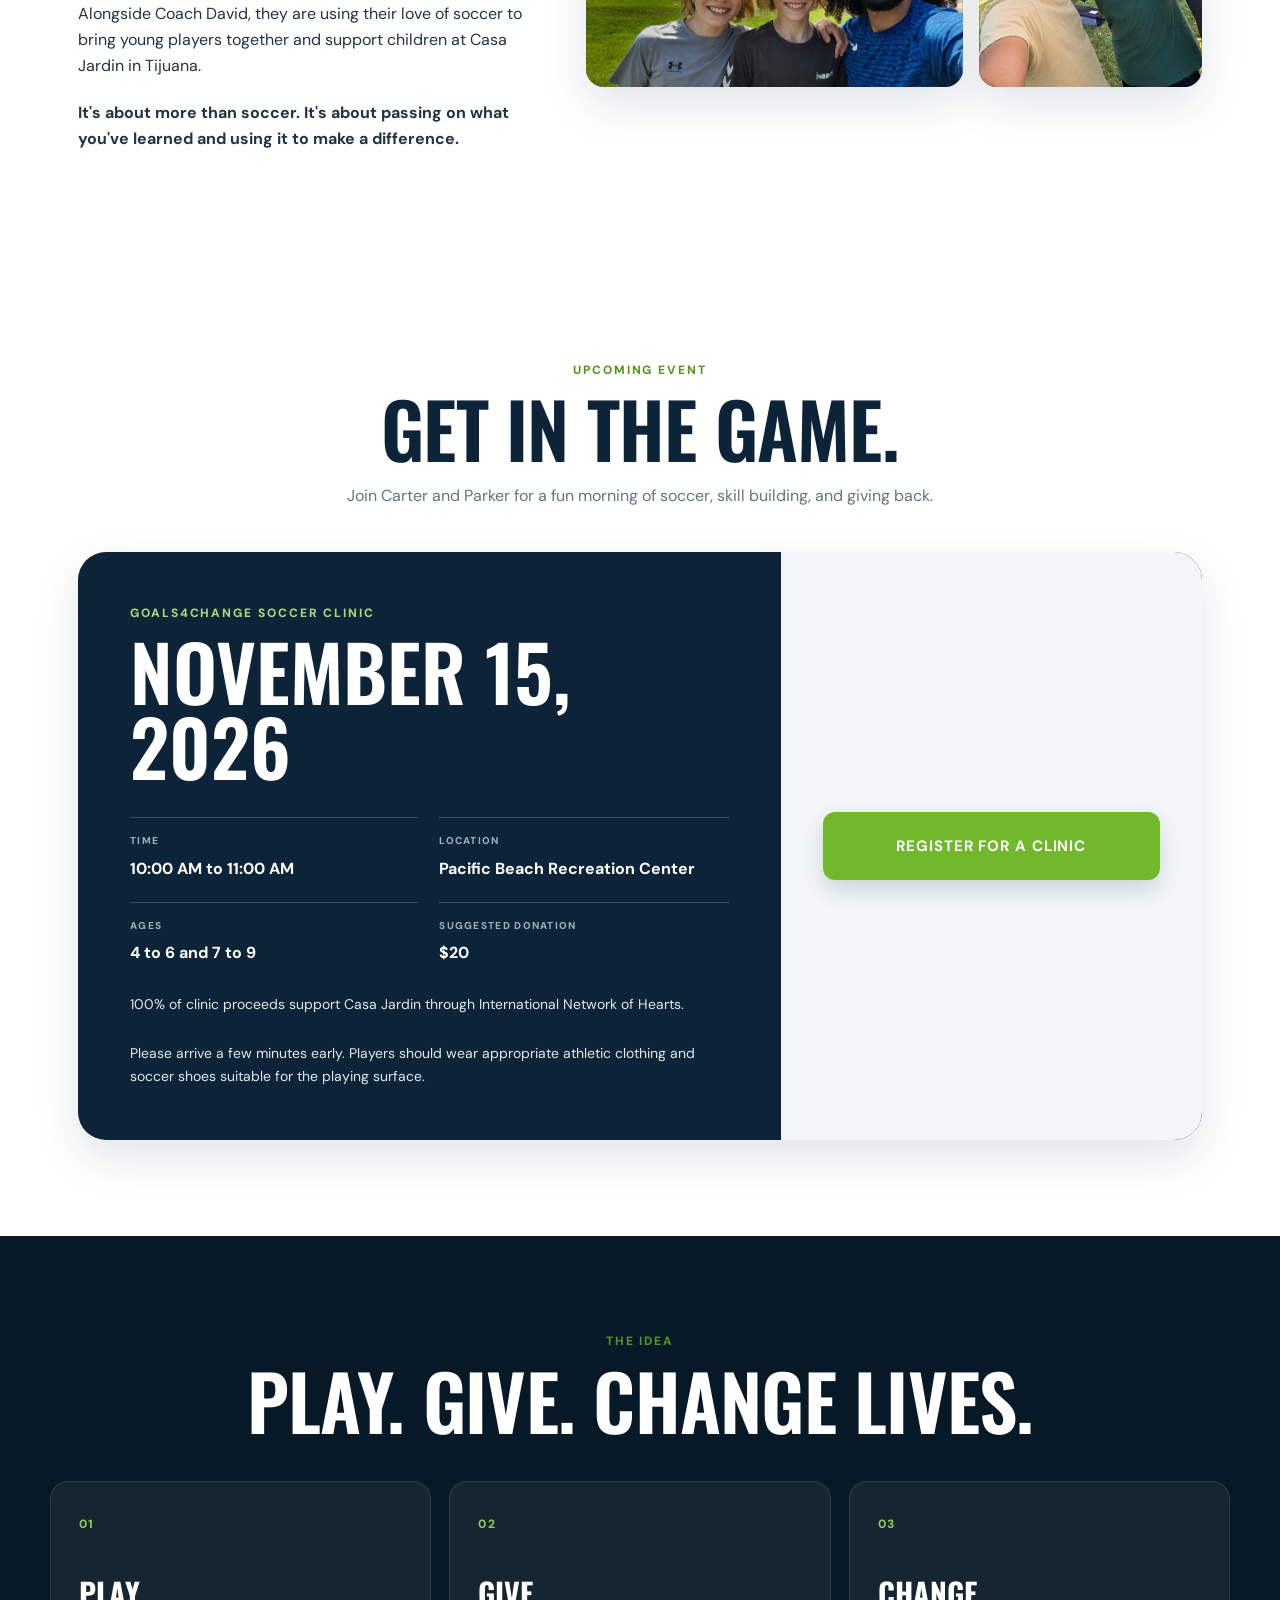
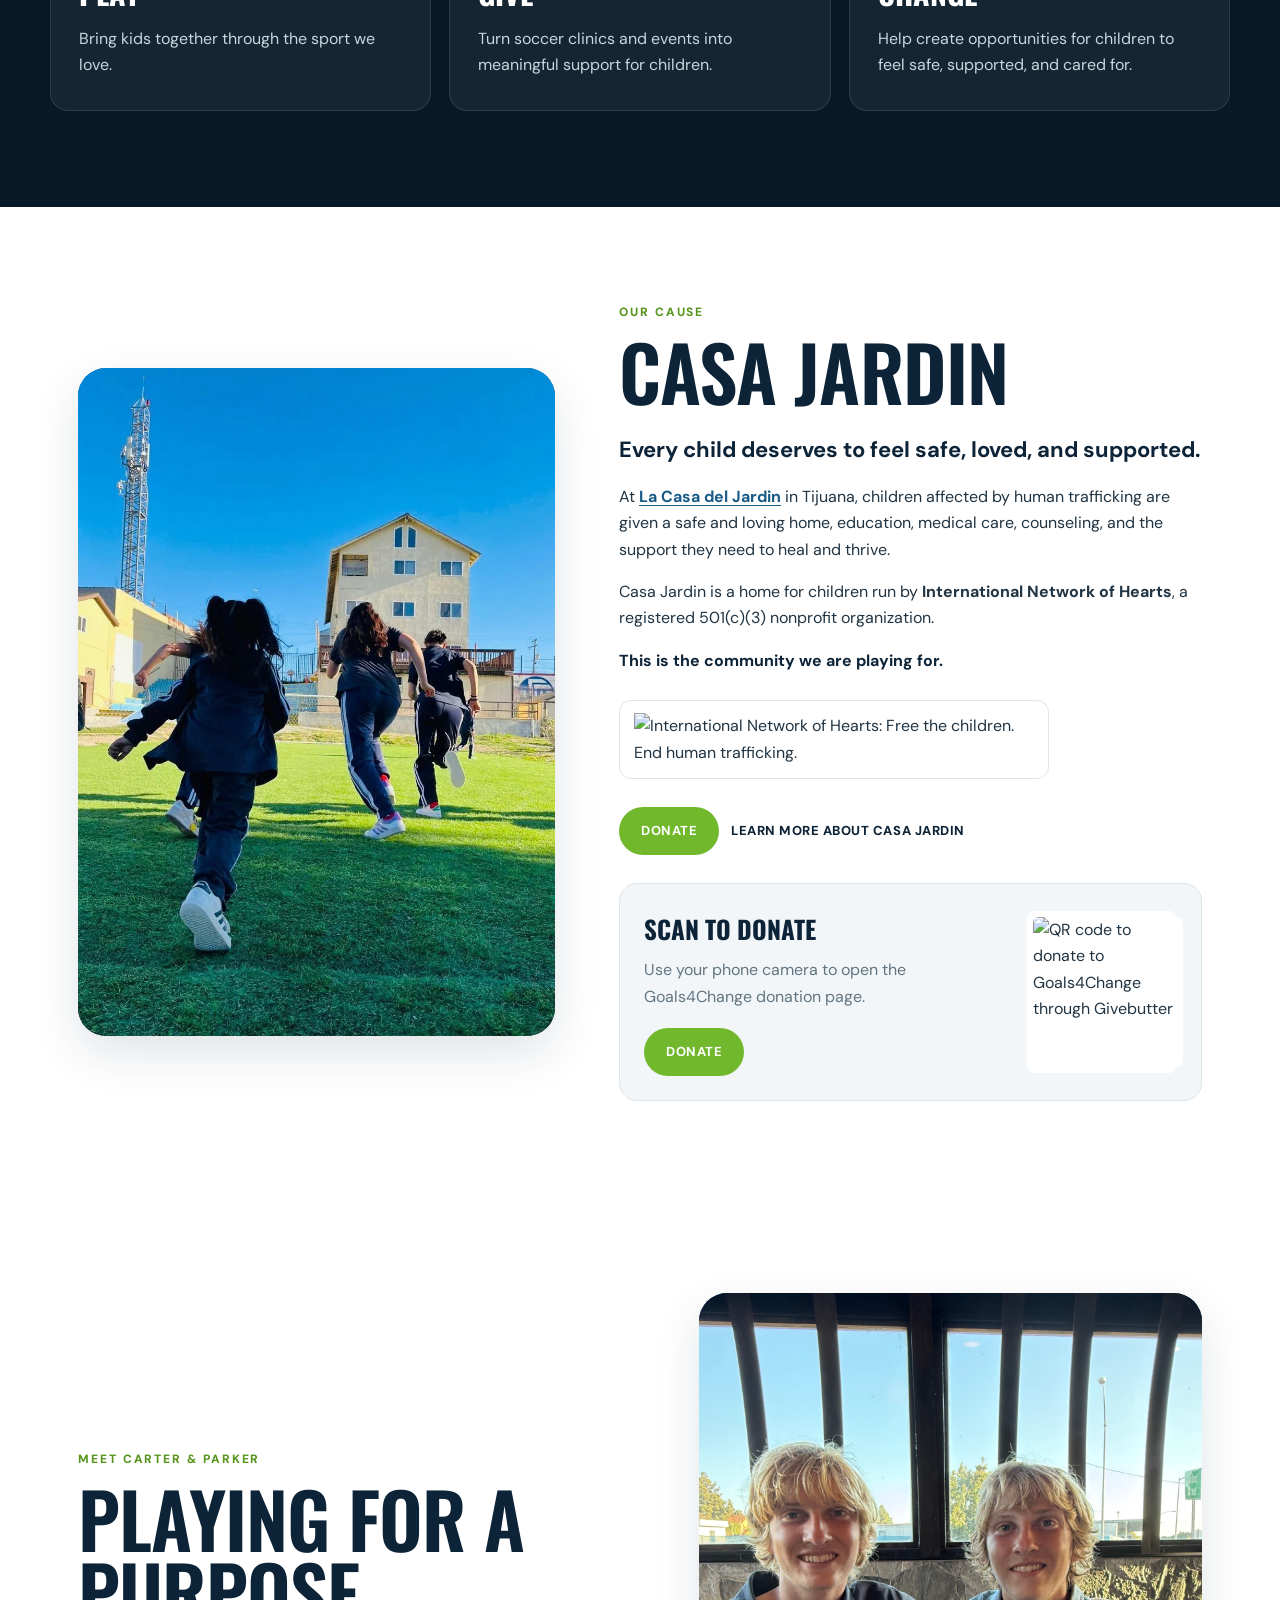
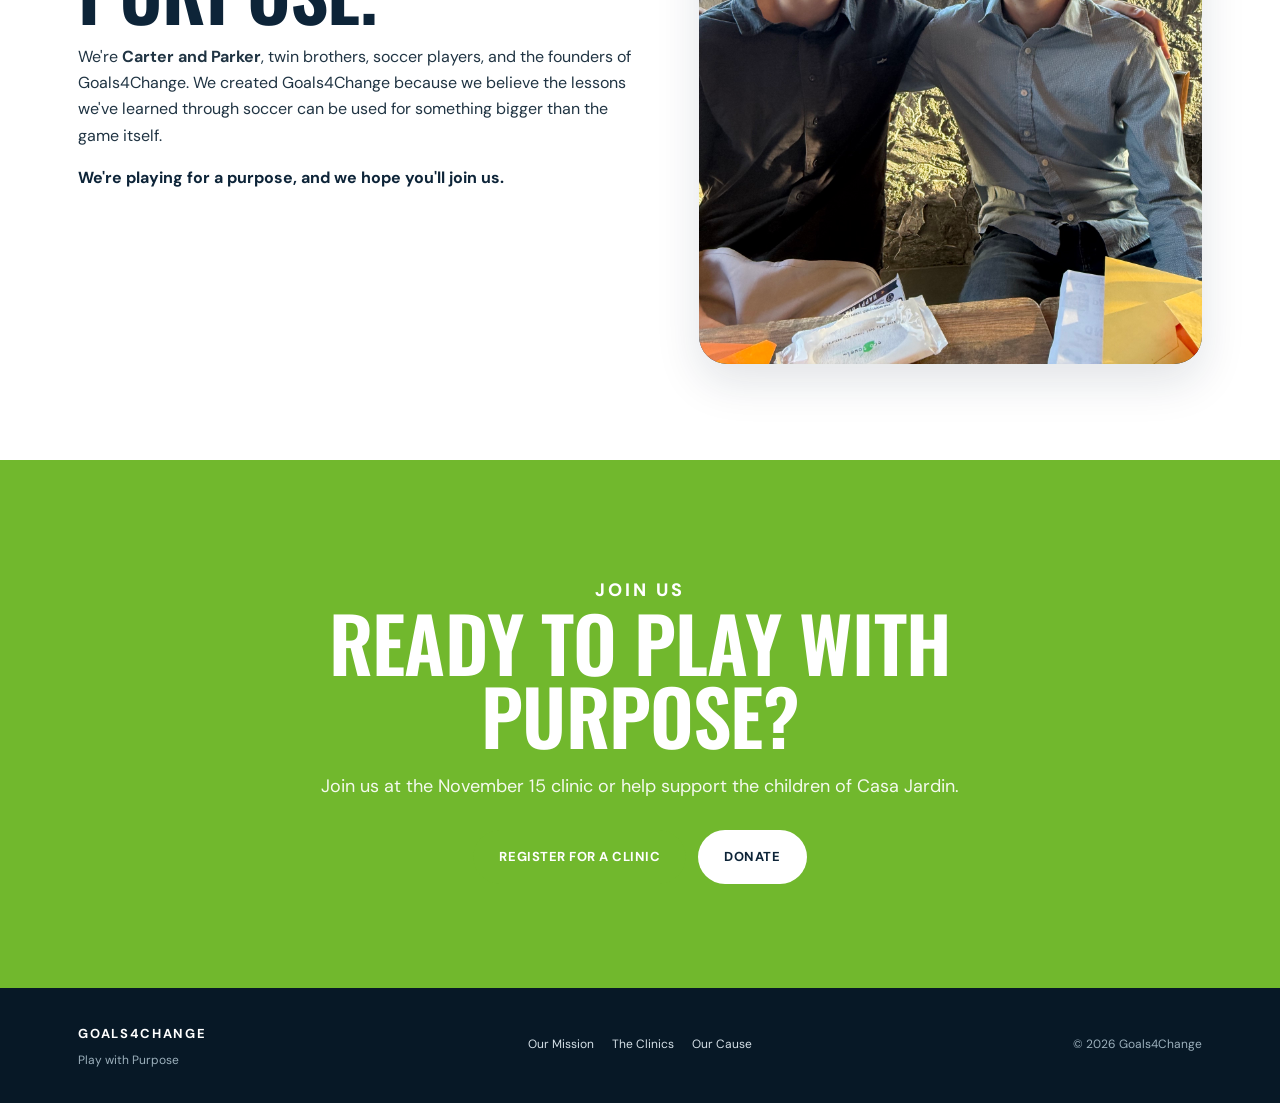
==== commit a7368f1f: "Add files via upload" ====
--- a/index.html
+++ b/index.html
@@ -3,7 +3,7 @@
 <head>
   <meta charset="UTF-8">
   <meta name="viewport" content="width=device-width, initial-scale=1.0">
-  <meta name="description" content="Goals4Change uses soccer to bring young players together while raising money to support the children of La Casa del Jardín in Tijuana.">
+  <meta name="description" content="Goals4Change uses soccer to bring young players together while raising money to support the children of Casa Jardin in Tijuana.">
   <title>Goals4Change | Play with Purpose</title>
   <link rel="stylesheet" href="styles.css">
 </head>
@@ -21,8 +21,8 @@
       </nav>
 
       <div class="nav-actions">
-        <a class="button button-primary button-small" href="register.html">Register for a Clinic</a>
-        <a class="button button-secondary button-small" href="#cause">Donate</a>
+        <a class="button button-primary button-small" href="register.html">REGISTER FOR A CLINIC</a>
+        <a class="button button-secondary button-small" href="https://givebutter.com/inh-goals4change" target="_blank" rel="noopener noreferrer">DONATE</a>
       </div>
     </div>
   </header>
@@ -40,8 +40,8 @@
           Goals4Change was created by brothers <strong>Carter and Parker Bushong</strong> to give back through the game they love.
         </p>
         <div class="hero-actions">
-          <a class="button button-primary" href="register.html">Register for the November 15 Clinic</a>
-          <a class="button button-secondary" href="#cause">Donate to La Casa del Jardín</a>
+          <a class="button button-primary" href="register.html">REGISTER FOR A CLINIC</a>
+          <a class="button button-secondary" href="https://givebutter.com/inh-goals4change" target="_blank" rel="noopener noreferrer">DONATE</a>
         </div>
       </div>
 
@@ -61,7 +61,7 @@
         </p>
         <p>
           Now, Carter and Parker are putting those lessons into action. Alongside Coach David, they are
-          using their love of soccer to bring young players together and support children at La Casa del Jardín in Tijuana.
+          using their love of soccer to bring young players together and support children at Casa Jardin in Tijuana.
         </p>
         <p class="coach-signoff"><strong>It's about more than soccer. It's about passing on what you've learned and using it to make a difference.</strong></p>
       </div>
@@ -107,7 +107,7 @@
             </div>
           </div>
           <p class="proceeds-note">
-            100% of clinic proceeds support La Casa del Jardín through International Network of Hearts.
+            100% of clinic proceeds support Casa Jardin through International Network of Hearts.
           </p>
           <p class="proceeds-note">
             Please arrive a few minutes early. Players should wear appropriate athletic clothing and soccer shoes suitable for the playing surface.
@@ -116,7 +116,7 @@
 
         <div class="event-action">
           <!-- Replace this href with the final registration URL when you have it. -->
-          <a class="button button-primary button-large" href="register.html">Register for the November 15 Clinic</a>
+          <a class="button button-primary button-large" href="register.html">REGISTER FOR A CLINIC</a>
         </div>
       </div>
     </section>
@@ -148,27 +148,42 @@
 
     <section class="section cause-section" id="cause">
       <div class="cause-photo photo-frame">
-        <img src="images/casa-del-jardin.jpg" alt="La Casa del Jardín">
+        <img src="images/casa-del-jardin.jpg" alt="Casa Jardin">
       </div>
 
       <div class="cause-copy">
         <p class="eyebrow">OUR CAUSE</p>
-        <h2>LA CASA DEL JARDÍN</h2>
+        <h2>CASA JARDIN</h2>
         <p class="cause-lede">Every child deserves to feel safe, loved, and supported.</p>
         <p>
-          At <strong>La Casa del Jardín</strong> in Tijuana, children affected by human trafficking are given
+          At <strong><a class="cause-inline-link" href="https://www.inhearts.org/casa-jardin" target="_blank" rel="noopener noreferrer">La Casa del Jardin</a></strong> in Tijuana, children affected by human trafficking are given
           a safe and loving home, education, medical care, counseling, and the support they need to heal and thrive.
         </p>
         <p>
-          La Casa del Jardín is a home for children run by <strong>International Network of Hearts</strong>,
+          Casa Jardin is a home for children run by <strong>International Network of Hearts</strong>,
           a registered 501(c)(3) nonprofit organization.
         </p>
         <p class="cause-close">This is the community we are playing for.</p>
+
+        <a class="inh-logo-link" href="https://www.inhearts.org/" target="_blank" rel="noopener noreferrer" aria-label="International Network of Hearts website">
+          <img class="inh-logo" src="images/international-network-of-hearts-logo.webp" alt="International Network of Hearts: Free the children. End human trafficking.">
+        </a>
 
         <div class="cause-actions">
           <!-- Replace this href with the final INHEARTS donation landing-page URL when you have it. -->
-          <a class="button button-primary" href="#cause">Donate to La Casa del Jardín</a>
-          <a class="text-link" href="#cause">Learn more about La Casa del Jardín</a>
+          <a class="button button-primary" href="https://givebutter.com/inh-goals4change" target="_blank" rel="noopener noreferrer">DONATE</a>
+          <a class="text-link" href="https://www.inhearts.org/casa-jardin" target="_blank" rel="noopener noreferrer">Learn more about Casa Jardin</a>
+        </div>
+
+        <div class="donation-qr-panel">
+          <div>
+            <h3>SCAN TO DONATE</h3>
+            <p>Use your phone camera to open the Goals4Change donation page.</p>
+            <a class="button button-primary" href="https://givebutter.com/inh-goals4change" target="_blank" rel="noopener noreferrer">DONATE</a>
+          </div>
+          <a class="donation-qr-link" href="https://givebutter.com/inh-goals4change" target="_blank" rel="noopener noreferrer" aria-label="Open the Goals4Change donation page">
+            <img class="donation-qr" src="images/donation-qr.png" alt="QR code to donate to Goals4Change through Givebutter">
+          </a>
         </div>
       </div>
     </section>
@@ -195,10 +210,10 @@
     <section class="cta-section">
       <p class="eyebrow">JOIN US</p>
       <h2>READY TO PLAY WITH PURPOSE?</h2>
-      <p>Join us at the November 15 clinic or help support the children of La Casa del Jardín.</p>
+      <p>Join us at the November 15 clinic or help support the children of Casa Jardin.</p>
       <div class="cta-actions">
-        <a class="button button-primary button-large" href="register.html">Register for the November 15 Clinic</a>
-        <a class="button button-light button-large" href="#cause">Donate to La Casa del Jardín</a>
+        <a class="button button-primary button-large" href="register.html">REGISTER FOR A CLINIC</a>
+        <a class="button button-light button-large" href="https://givebutter.com/inh-goals4change" target="_blank" rel="noopener noreferrer">DONATE</a>
       </div>
     </section>
   </main>
--- a/styles.css
+++ b/styles.css
@@ -813,3 +813,110 @@
 }
 
 .coach-signoff { margin-top: 1.25rem; color: var(--navy, #0b2e4f); }
+
+
+/* Goals4Change update: donation, partner logo, QR code, and clearer registration CTA */
+.brand-logo {
+  width: 250px;
+  height: auto;
+  object-fit: contain;
+}
+
+.nav-actions .button,
+.hero-actions .button,
+.event-action .button,
+.cta-actions .button {
+  text-align: center;
+}
+
+.event-action {
+  display: flex;
+  flex-direction: column;
+  align-items: stretch;
+  justify-content: center;
+  gap: 18px;
+  padding: 42px;
+  background: #f2f6f8;
+}
+
+.event-action .button {
+  width: 100%;
+  min-height: 68px;
+  padding: 18px 24px;
+  border-radius: 12px;
+  font-size: 15px;
+  letter-spacing: 0.06em;
+  box-shadow: 0 10px 22px rgba(13, 36, 56, 0.16);
+}
+
+.cause-inline-link {
+  color: var(--blue);
+  text-decoration: underline;
+  text-underline-offset: 3px;
+}
+
+.inh-logo-link {
+  display: block;
+  max-width: 430px;
+  margin-top: 26px;
+  padding: 12px 14px;
+  background: #fff;
+  border: 1px solid var(--line);
+  border-radius: 12px;
+}
+
+.inh-logo {
+  width: 100%;
+  height: auto;
+  object-fit: contain;
+}
+
+.donation-qr-panel {
+  display: grid;
+  grid-template-columns: 1fr 150px;
+  gap: 24px;
+  align-items: center;
+  margin-top: 28px;
+  padding: 24px;
+  background: var(--soft);
+  border: 1px solid var(--line);
+  border-radius: var(--radius-md);
+}
+
+.donation-qr-panel h3 {
+  margin: 0 0 8px;
+  color: var(--navy);
+  font-family: "Oswald", Impact, sans-serif;
+  font-size: 25px;
+}
+
+.donation-qr-panel p {
+  margin: 0 0 18px;
+  color: var(--muted);
+}
+
+.donation-qr {
+  width: 150px;
+  height: 150px;
+  object-fit: contain;
+  background: #fff;
+  border-radius: 6px;
+}
+
+.donation-qr-link {
+  display: block;
+  padding: 6px;
+  background: #fff;
+  border-radius: 8px;
+}
+
+@media (max-width: 760px) {
+  .brand-logo { width: 190px; }
+  .event-action { padding: 28px; }
+  .donation-qr-panel {
+    grid-template-columns: 1fr;
+  }
+  .donation-qr-link {
+    width: 160px;
+  }
+}
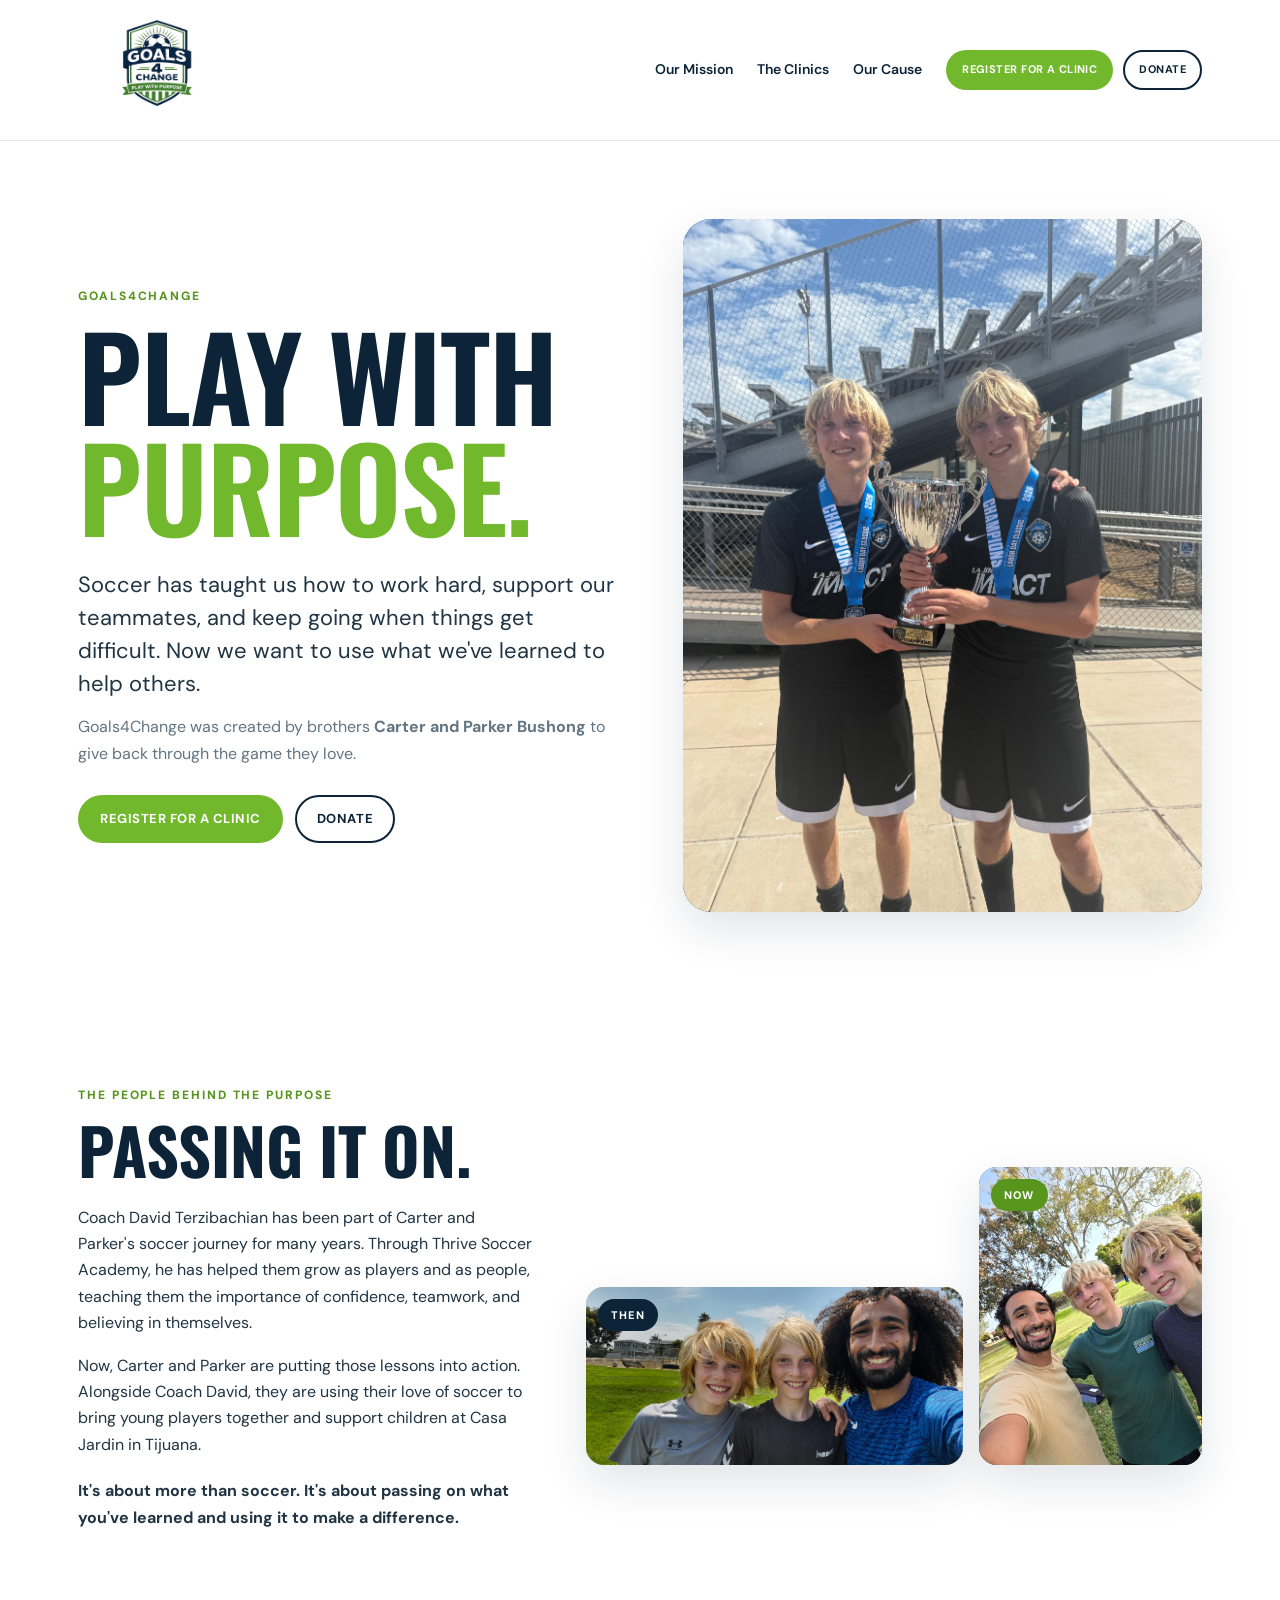
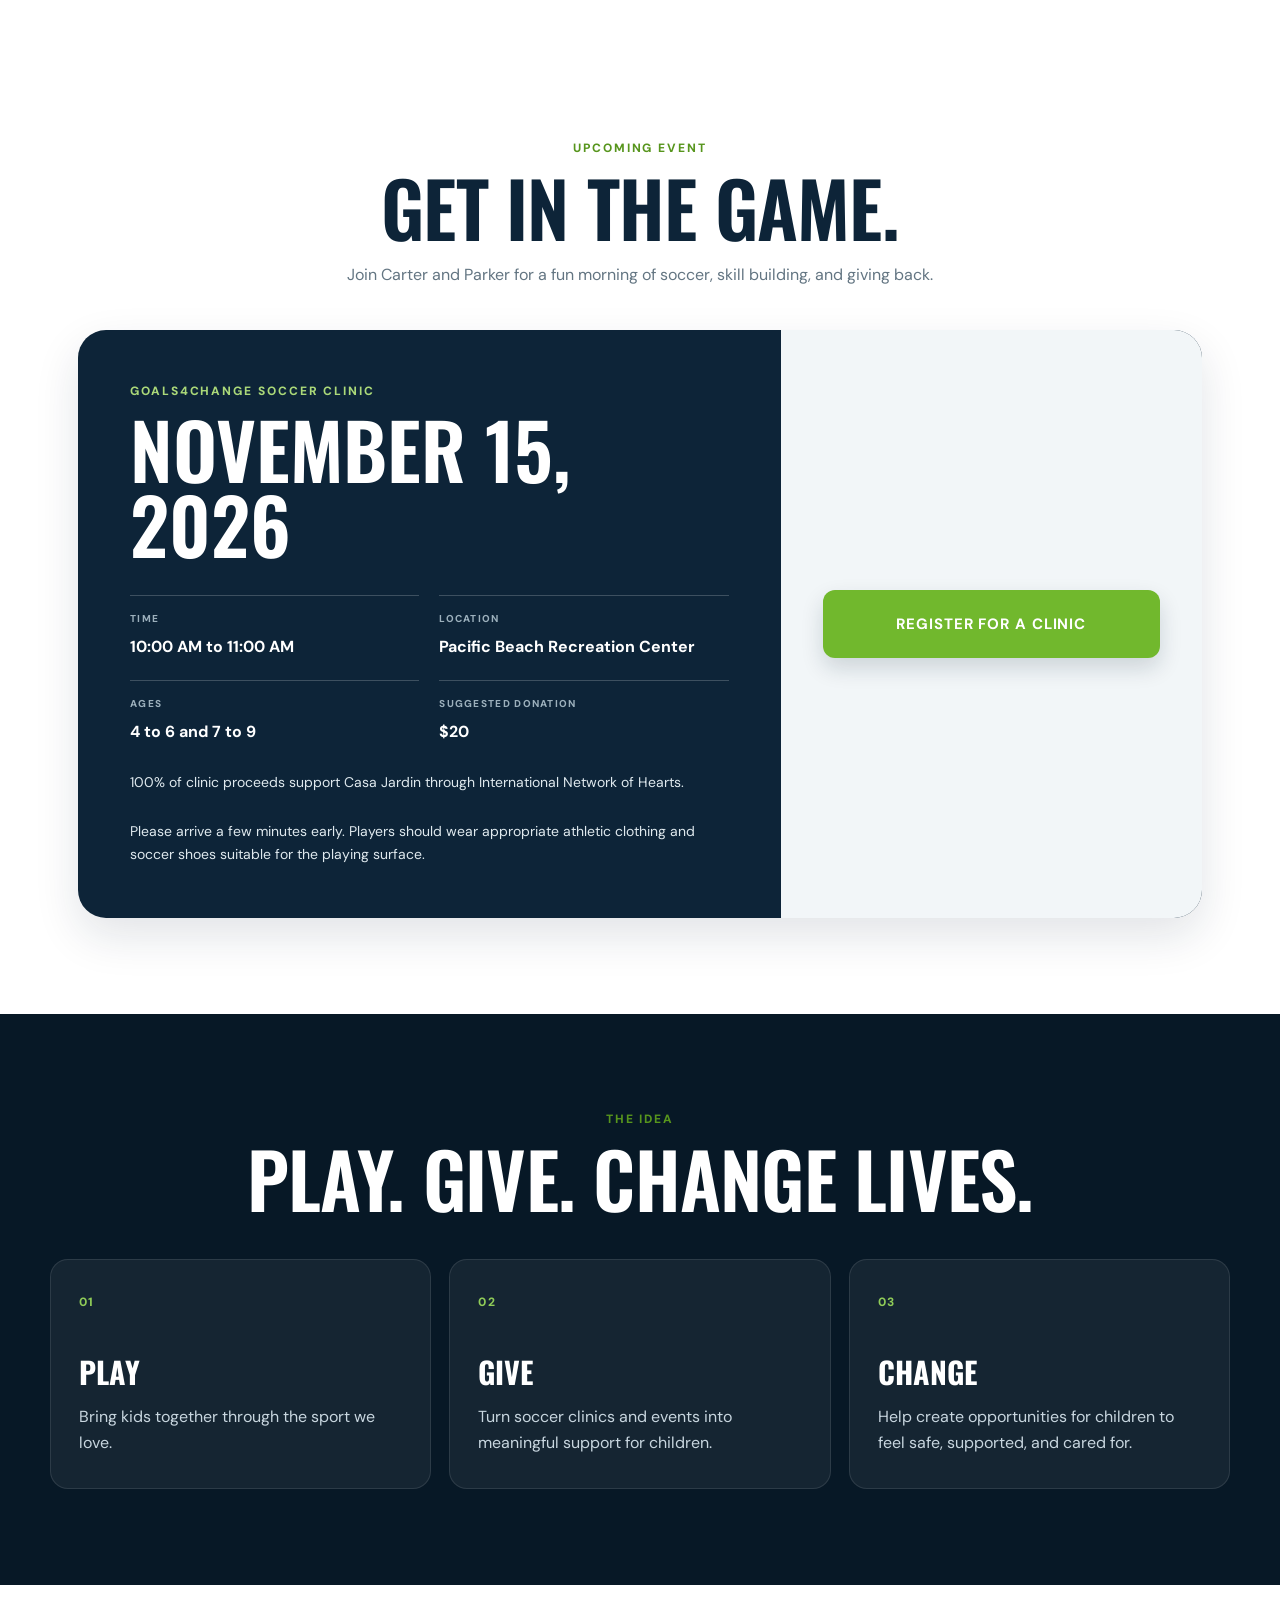
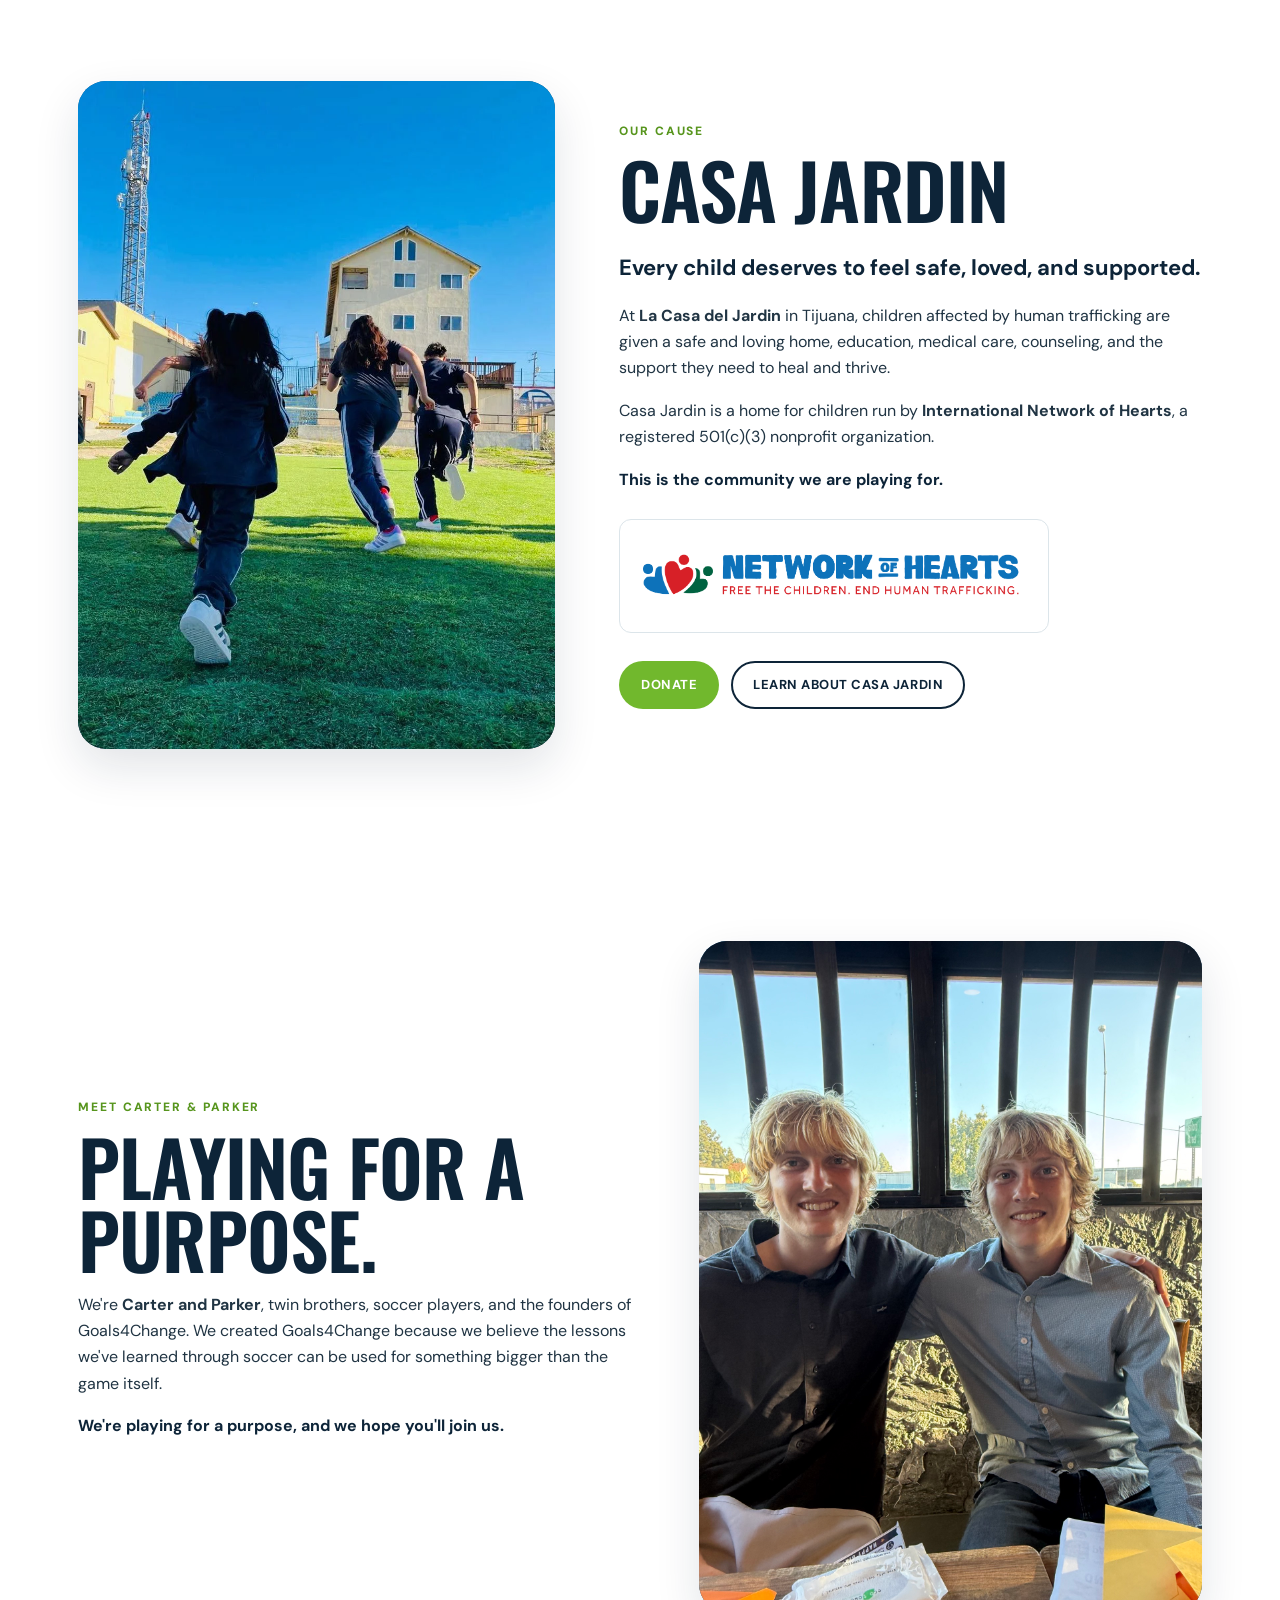
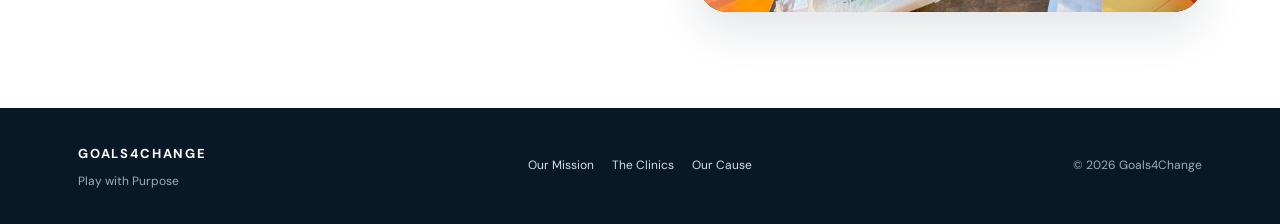
==== commit 35c66d31: "Add files via upload" ====
--- a/index.html
+++ b/index.html
@@ -115,7 +115,6 @@
         </div>
 
         <div class="event-action">
-          <!-- Replace this href with the final registration URL when you have it. -->
           <a class="button button-primary button-large" href="register.html">REGISTER FOR A CLINIC</a>
         </div>
       </div>
@@ -156,7 +155,7 @@
         <h2>CASA JARDIN</h2>
         <p class="cause-lede">Every child deserves to feel safe, loved, and supported.</p>
         <p>
-          At <strong><a class="cause-inline-link" href="https://www.inhearts.org/casa-jardin" target="_blank" rel="noopener noreferrer">La Casa del Jardin</a></strong> in Tijuana, children affected by human trafficking are given
+          At <strong>La Casa del Jardin</strong> in Tijuana, children affected by human trafficking are given
           a safe and loving home, education, medical care, counseling, and the support they need to heal and thrive.
         </p>
         <p>
@@ -170,20 +169,8 @@
         </a>
 
         <div class="cause-actions">
-          <!-- Replace this href with the final INHEARTS donation landing-page URL when you have it. -->
           <a class="button button-primary" href="https://givebutter.com/inh-goals4change" target="_blank" rel="noopener noreferrer">DONATE</a>
-          <a class="text-link" href="https://www.inhearts.org/casa-jardin" target="_blank" rel="noopener noreferrer">Learn more about Casa Jardin</a>
-        </div>
-
-        <div class="donation-qr-panel">
-          <div>
-            <h3>SCAN TO DONATE</h3>
-            <p>Use your phone camera to open the Goals4Change donation page.</p>
-            <a class="button button-primary" href="https://givebutter.com/inh-goals4change" target="_blank" rel="noopener noreferrer">DONATE</a>
-          </div>
-          <a class="donation-qr-link" href="https://givebutter.com/inh-goals4change" target="_blank" rel="noopener noreferrer" aria-label="Open the Goals4Change donation page">
-            <img class="donation-qr" src="images/donation-qr.png" alt="QR code to donate to Goals4Change through Givebutter">
-          </a>
+          <a class="button button-secondary" href="https://www.inhearts.org/casa-jardin" target="_blank" rel="noopener noreferrer">LEARN ABOUT CASA JARDIN</a>
         </div>
       </div>
     </section>
@@ -207,15 +194,6 @@
       </div>
     </section>
 
-    <section class="cta-section">
-      <p class="eyebrow">JOIN US</p>
-      <h2>READY TO PLAY WITH PURPOSE?</h2>
-      <p>Join us at the November 15 clinic or help support the children of Casa Jardin.</p>
-      <div class="cta-actions">
-        <a class="button button-primary button-large" href="register.html">REGISTER FOR A CLINIC</a>
-        <a class="button button-light button-large" href="https://givebutter.com/inh-goals4change" target="_blank" rel="noopener noreferrer">DONATE</a>
-      </div>
-    </section>
   </main>
 
   <footer class="site-footer">
--- a/styles.css
+++ b/styles.css
@@ -815,10 +815,11 @@
 .coach-signoff { margin-top: 1.25rem; color: var(--navy, #0b2e4f); }
 
 
-/* Goals4Change update: donation, partner logo, QR code, and clearer registration CTA */
+/* Goals4Change refinements: compact header logo and clear cause actions */
 .brand-logo {
-  width: 250px;
+  width: 160px;
   height: auto;
+  max-height: 100px;
   object-fit: contain;
 }
 
@@ -849,12 +850,6 @@
   box-shadow: 0 10px 22px rgba(13, 36, 56, 0.16);
 }
 
-.cause-inline-link {
-  color: var(--blue);
-  text-decoration: underline;
-  text-underline-offset: 3px;
-}
-
 .inh-logo-link {
   display: block;
   max-width: 430px;
@@ -871,52 +866,7 @@
   object-fit: contain;
 }
 
-.donation-qr-panel {
-  display: grid;
-  grid-template-columns: 1fr 150px;
-  gap: 24px;
-  align-items: center;
-  margin-top: 28px;
-  padding: 24px;
-  background: var(--soft);
-  border: 1px solid var(--line);
-  border-radius: var(--radius-md);
-}
-
-.donation-qr-panel h3 {
-  margin: 0 0 8px;
-  color: var(--navy);
-  font-family: "Oswald", Impact, sans-serif;
-  font-size: 25px;
-}
-
-.donation-qr-panel p {
-  margin: 0 0 18px;
-  color: var(--muted);
-}
-
-.donation-qr {
-  width: 150px;
-  height: 150px;
-  object-fit: contain;
-  background: #fff;
-  border-radius: 6px;
-}
-
-.donation-qr-link {
-  display: block;
-  padding: 6px;
-  background: #fff;
-  border-radius: 8px;
-}
-
 @media (max-width: 760px) {
-  .brand-logo { width: 190px; }
+  .brand-logo { width: 112px; max-height: 76px; }
   .event-action { padding: 28px; }
-  .donation-qr-panel {
-    grid-template-columns: 1fr;
-  }
-  .donation-qr-link {
-    width: 160px;
-  }
-}
+}
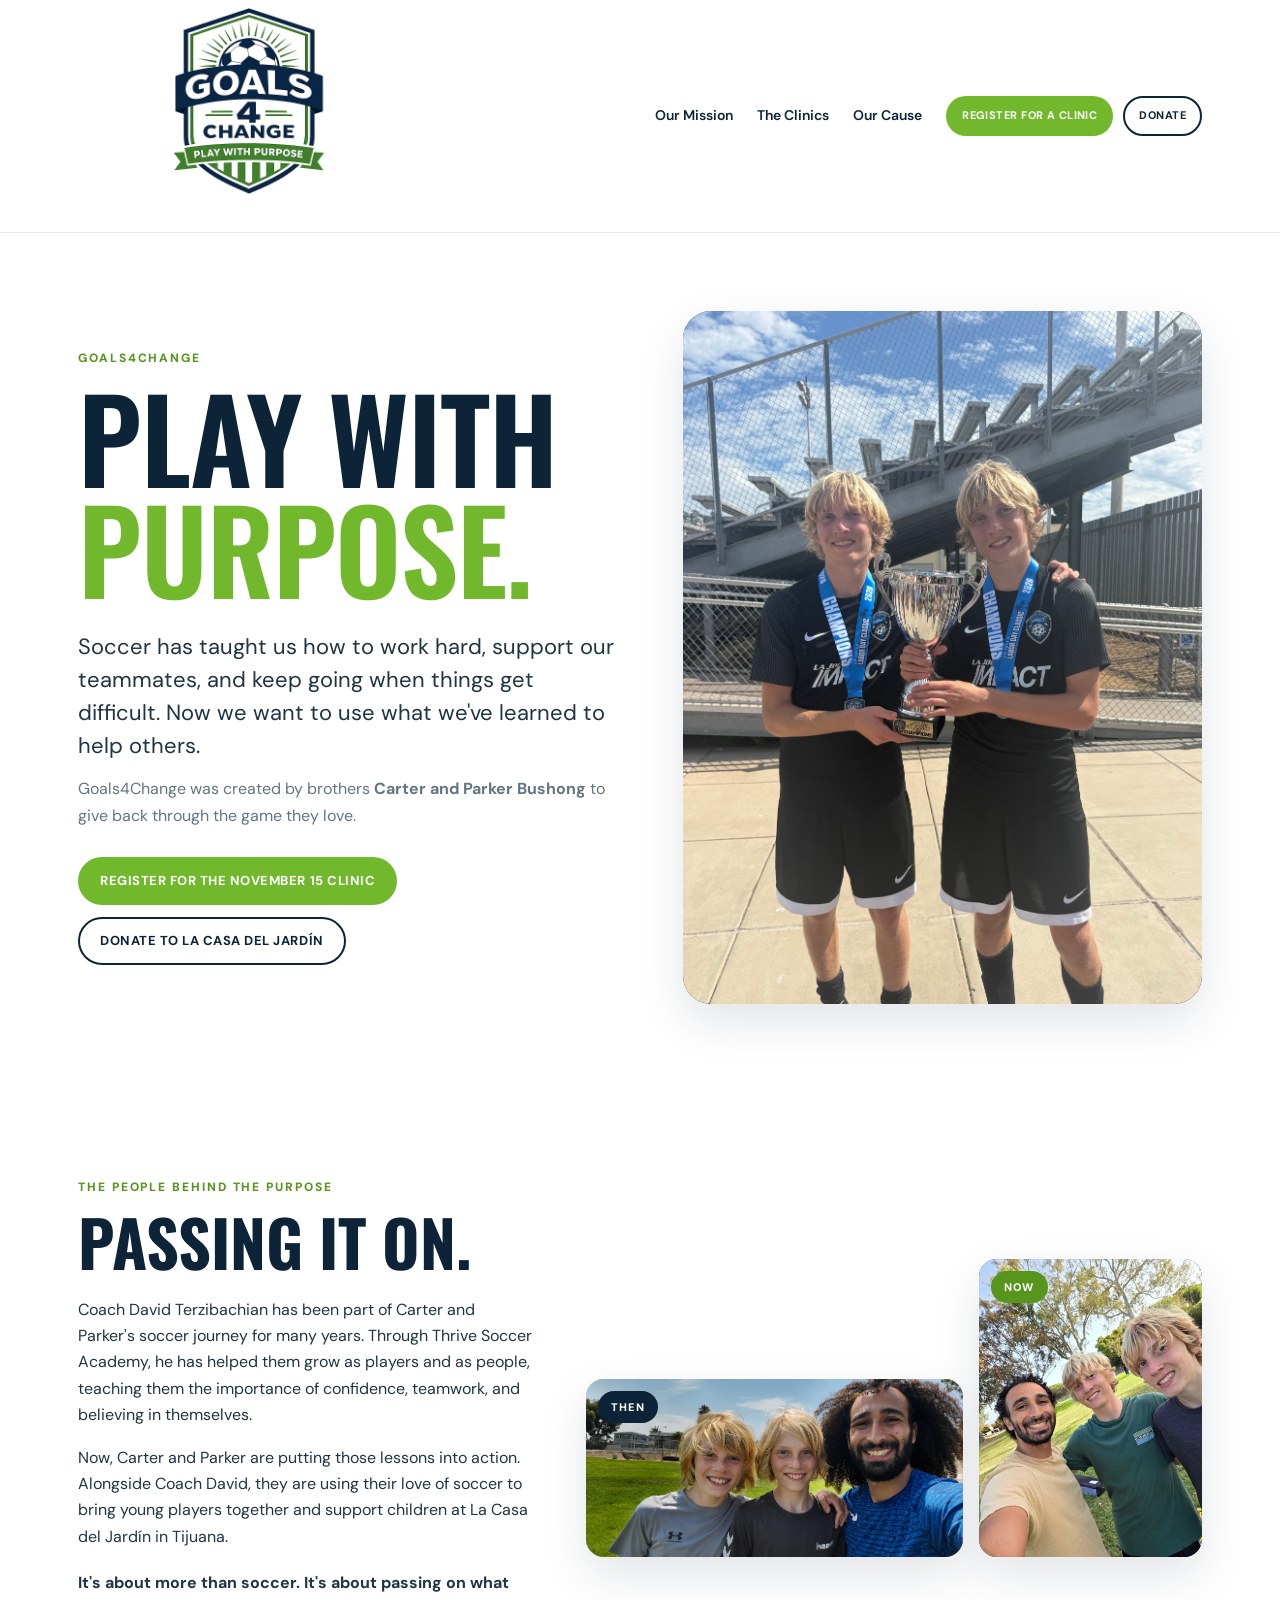
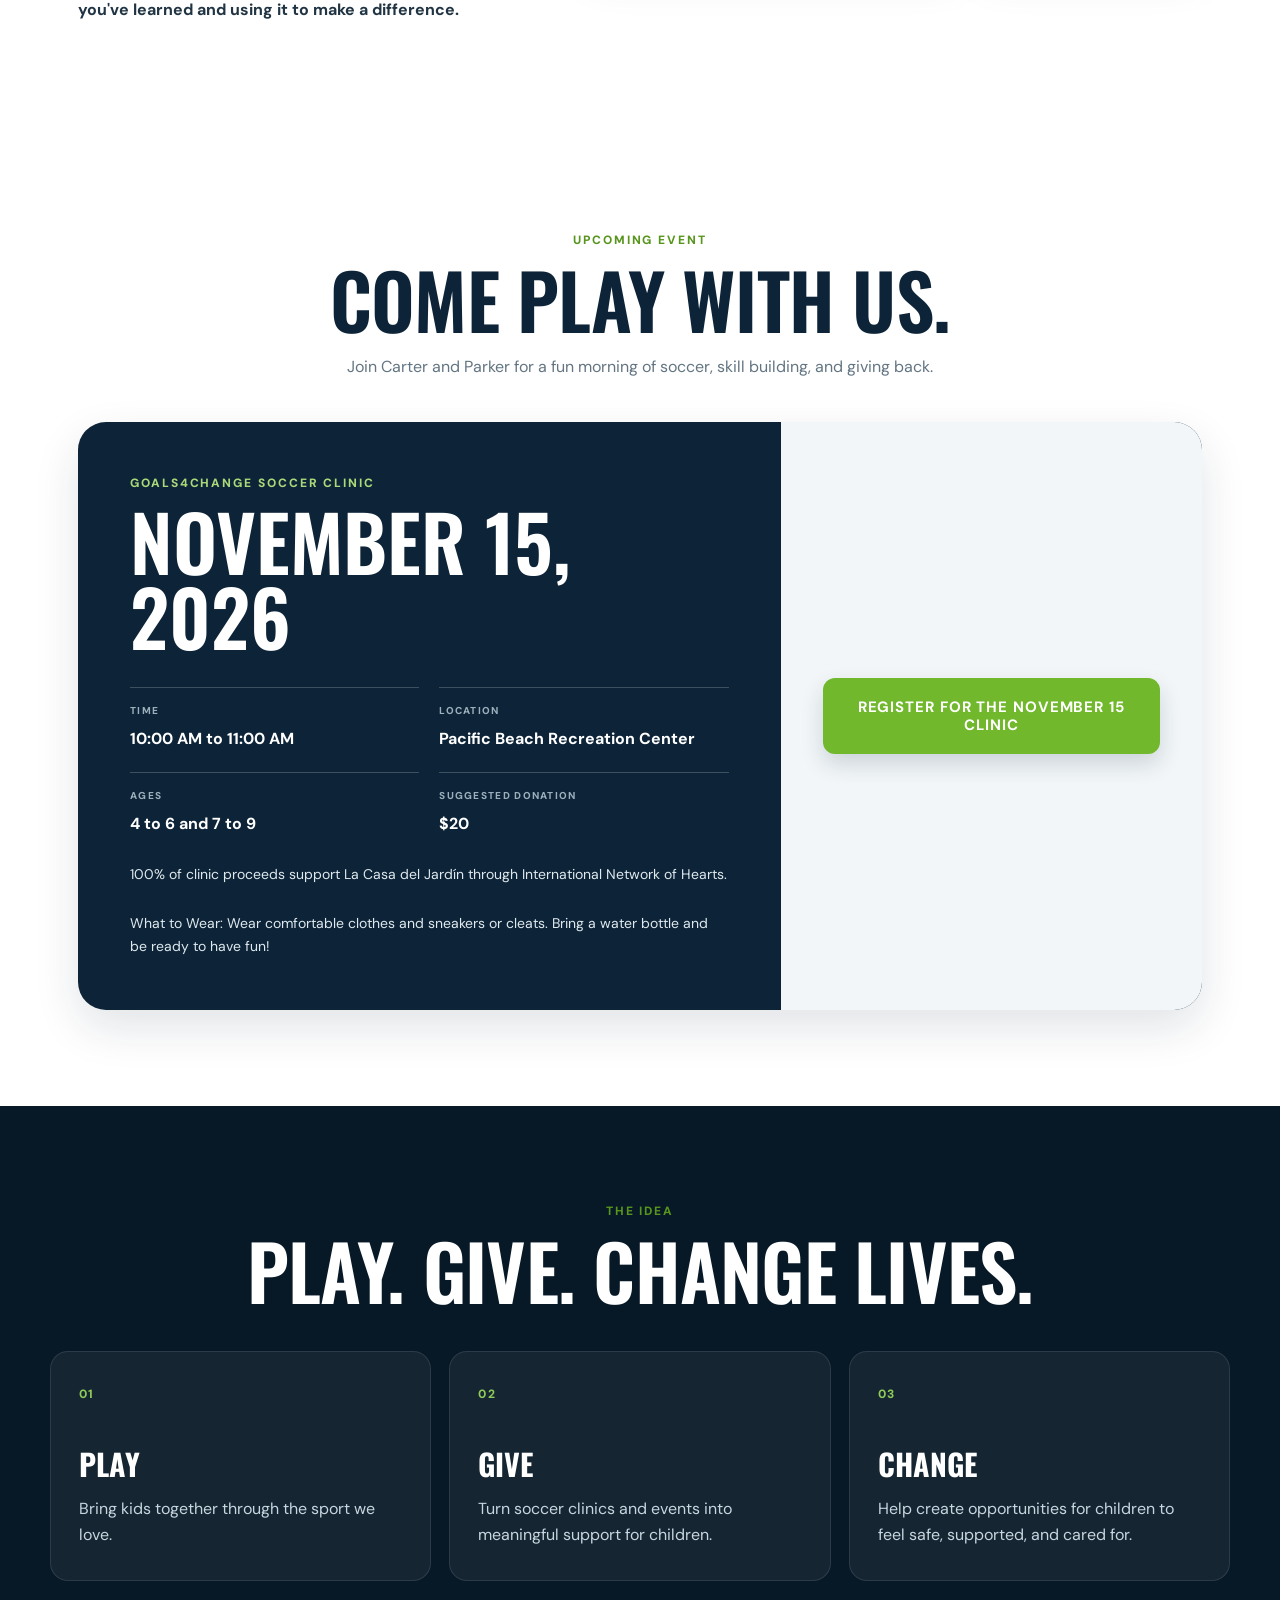
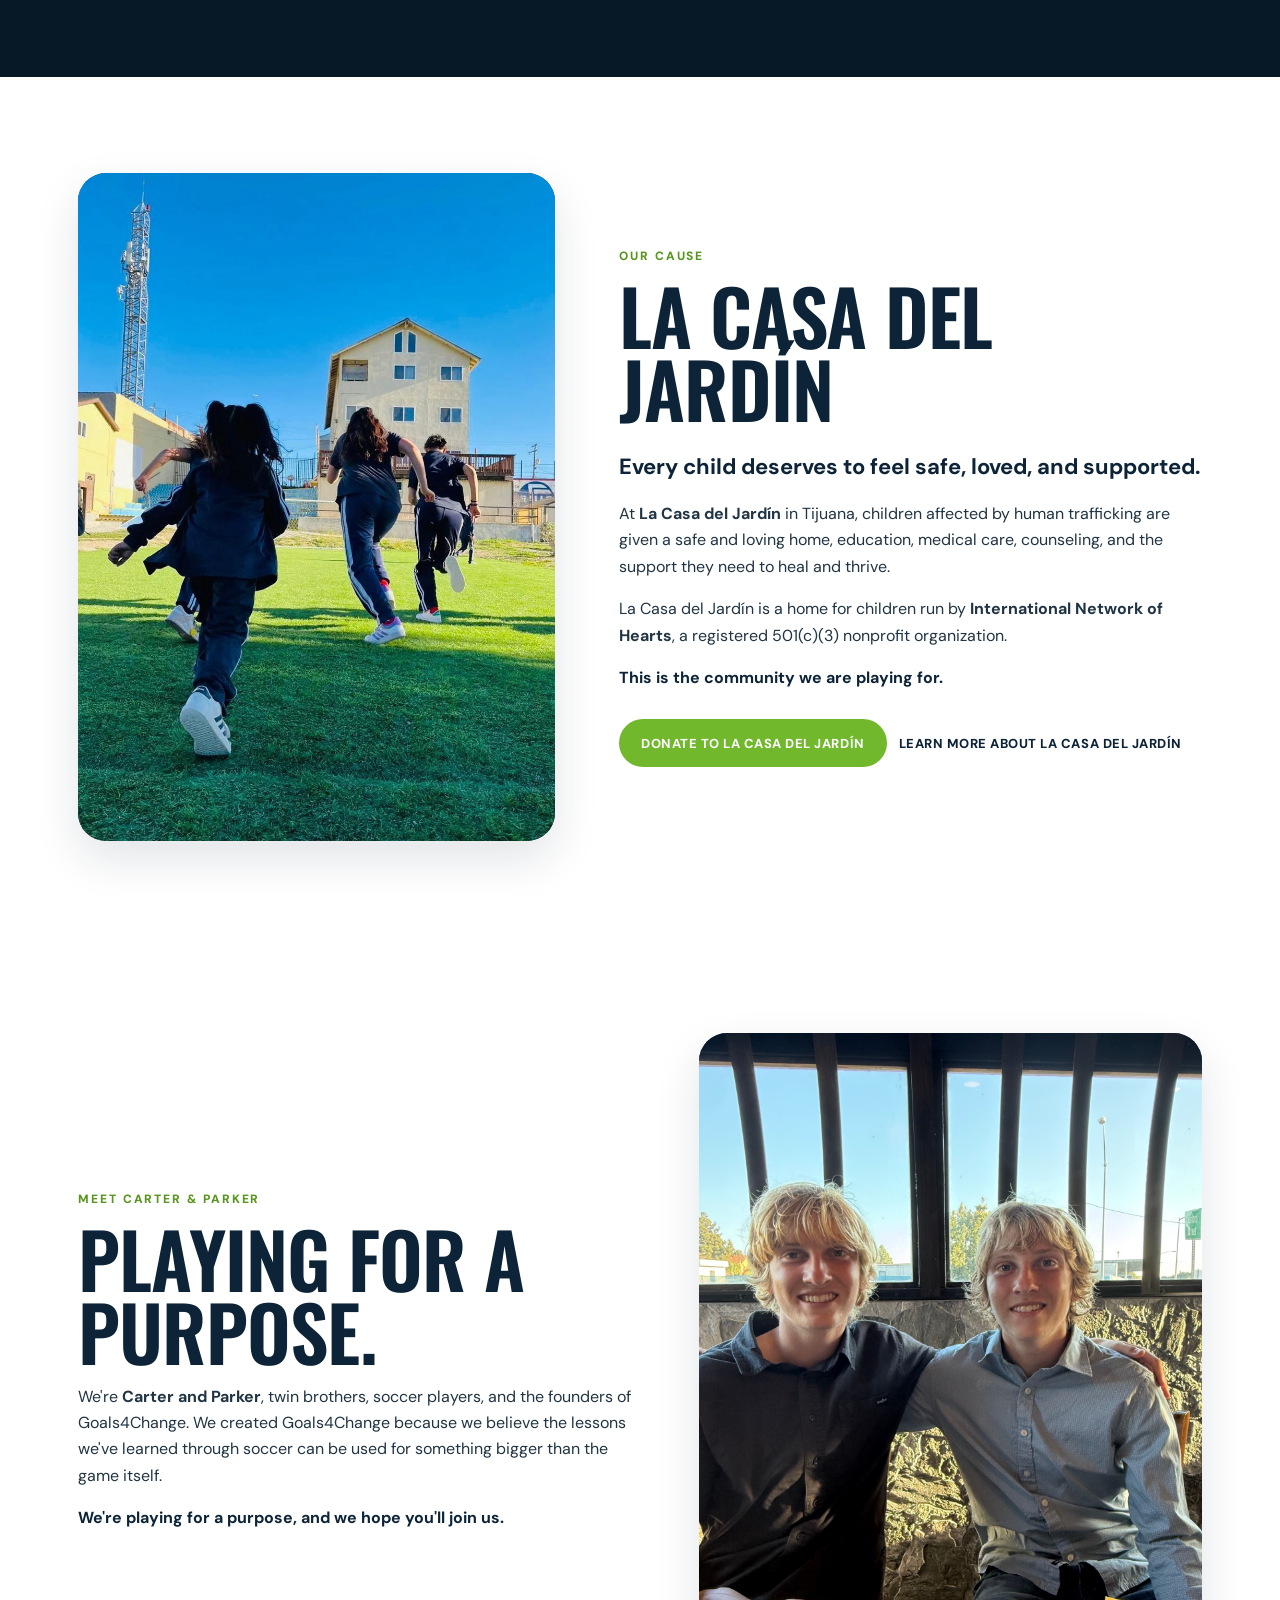
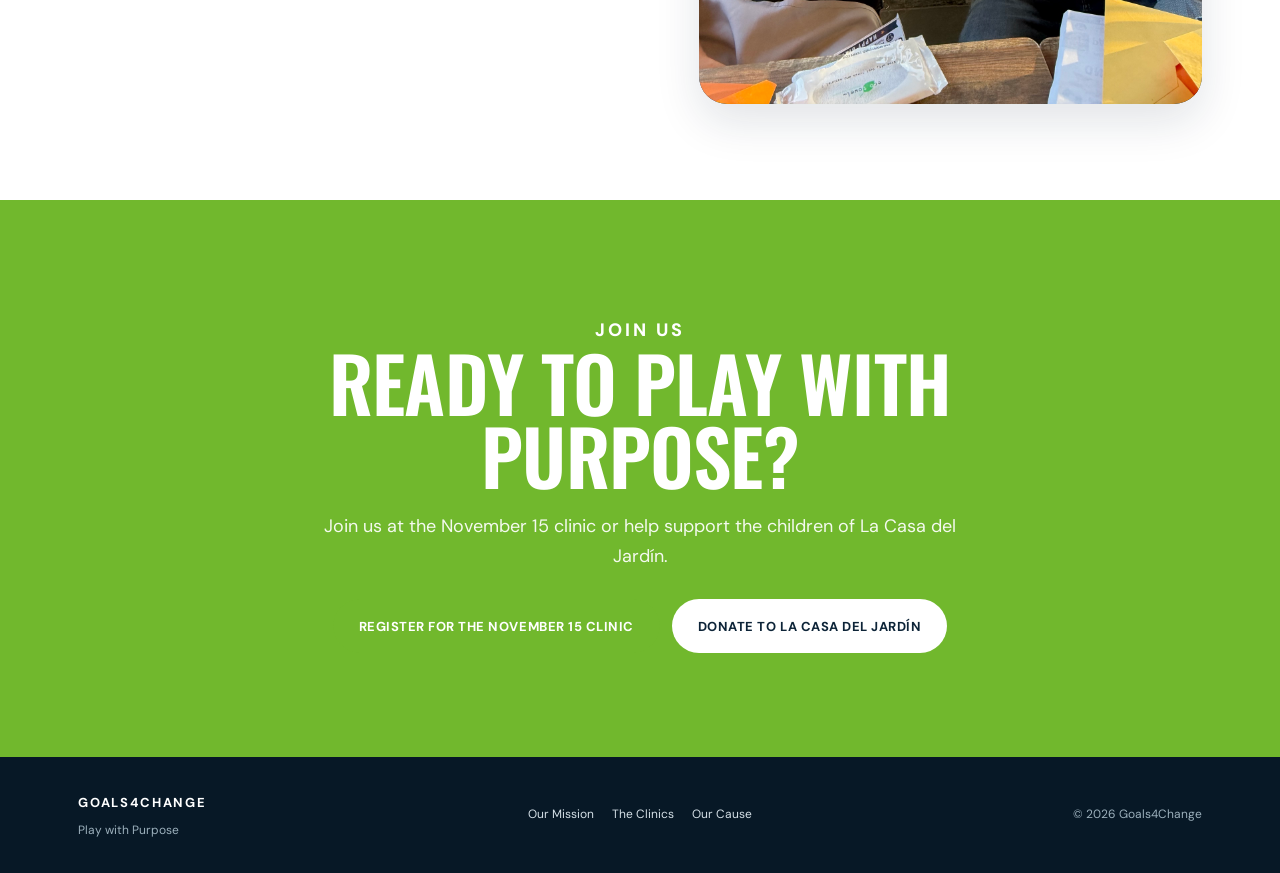
==== commit 3fb34851: "Add files via upload" ====
--- a/index.html
+++ b/index.html
@@ -3,7 +3,7 @@
 <head>
   <meta charset="UTF-8">
   <meta name="viewport" content="width=device-width, initial-scale=1.0">
-  <meta name="description" content="Goals4Change uses soccer to bring young players together while raising money to support the children of Casa Jardin in Tijuana.">
+  <meta name="description" content="Goals4Change uses soccer to bring young players together while raising money to support the children of La Casa del Jardín in Tijuana.">
   <title>Goals4Change | Play with Purpose</title>
   <link rel="stylesheet" href="styles.css">
 </head>
@@ -21,8 +21,8 @@
       </nav>
 
       <div class="nav-actions">
-        <a class="button button-primary button-small" href="register.html">REGISTER FOR A CLINIC</a>
-        <a class="button button-secondary button-small" href="https://givebutter.com/inh-goals4change" target="_blank" rel="noopener noreferrer">DONATE</a>
+        <a class="button button-primary button-small" href="register.html">Register for a Clinic</a>
+        <a class="button button-secondary button-small" href="#cause">Donate</a>
       </div>
     </div>
   </header>
@@ -40,8 +40,8 @@
           Goals4Change was created by brothers <strong>Carter and Parker Bushong</strong> to give back through the game they love.
         </p>
         <div class="hero-actions">
-          <a class="button button-primary" href="register.html">REGISTER FOR A CLINIC</a>
-          <a class="button button-secondary" href="https://givebutter.com/inh-goals4change" target="_blank" rel="noopener noreferrer">DONATE</a>
+          <a class="button button-primary" href="register.html">Register for the November 15 Clinic</a>
+          <a class="button button-secondary" href="#cause">Donate to La Casa del Jardín</a>
         </div>
       </div>
 
@@ -61,7 +61,7 @@
         </p>
         <p>
           Now, Carter and Parker are putting those lessons into action. Alongside Coach David, they are
-          using their love of soccer to bring young players together and support children at Casa Jardin in Tijuana.
+          using their love of soccer to bring young players together and support children at La Casa del Jardín in Tijuana.
         </p>
         <p class="coach-signoff"><strong>It's about more than soccer. It's about passing on what you've learned and using it to make a difference.</strong></p>
       </div>
@@ -80,7 +80,7 @@
     <section class="section" id="clinics">
       <div class="section-heading centered">
         <p class="eyebrow">UPCOMING EVENT</p>
-        <h2>GET IN THE GAME.</h2>
+        <h2>COME PLAY WITH US.</h2>
         <p>Join Carter and Parker for a fun morning of soccer, skill building, and giving back.</p>
       </div>
 
@@ -107,15 +107,16 @@
             </div>
           </div>
           <p class="proceeds-note">
-            100% of clinic proceeds support Casa Jardin through International Network of Hearts.
+            100% of clinic proceeds support La Casa del Jardín through International Network of Hearts.
           </p>
           <p class="proceeds-note">
-            Please arrive a few minutes early. Players should wear appropriate athletic clothing and soccer shoes suitable for the playing surface.
+            What to Wear: Wear comfortable clothes and sneakers or cleats. Bring a water bottle and be ready to have fun!
           </p>
         </div>
 
         <div class="event-action">
-          <a class="button button-primary button-large" href="register.html">REGISTER FOR A CLINIC</a>
+          <!-- Replace this href with the final registration URL when you have it. -->
+          <a class="button button-primary button-large" href="register.html">Register for the November 15 Clinic</a>
         </div>
       </div>
     </section>
@@ -147,30 +148,27 @@
 
     <section class="section cause-section" id="cause">
       <div class="cause-photo photo-frame">
-        <img src="images/casa-del-jardin.jpg" alt="Casa Jardin">
+        <img src="images/casa-del-jardin.jpg" alt="La Casa del Jardín">
       </div>
 
       <div class="cause-copy">
         <p class="eyebrow">OUR CAUSE</p>
-        <h2>CASA JARDIN</h2>
+        <h2>LA CASA DEL JARDÍN</h2>
         <p class="cause-lede">Every child deserves to feel safe, loved, and supported.</p>
         <p>
-          At <strong>La Casa del Jardin</strong> in Tijuana, children affected by human trafficking are given
+          At <strong>La Casa del Jardín</strong> in Tijuana, children affected by human trafficking are given
           a safe and loving home, education, medical care, counseling, and the support they need to heal and thrive.
         </p>
         <p>
-          Casa Jardin is a home for children run by <strong>International Network of Hearts</strong>,
+          La Casa del Jardín is a home for children run by <strong>International Network of Hearts</strong>,
           a registered 501(c)(3) nonprofit organization.
         </p>
         <p class="cause-close">This is the community we are playing for.</p>
 
-        <a class="inh-logo-link" href="https://www.inhearts.org/" target="_blank" rel="noopener noreferrer" aria-label="International Network of Hearts website">
-          <img class="inh-logo" src="images/international-network-of-hearts-logo.webp" alt="International Network of Hearts: Free the children. End human trafficking.">
-        </a>
-
         <div class="cause-actions">
-          <a class="button button-primary" href="https://givebutter.com/inh-goals4change" target="_blank" rel="noopener noreferrer">DONATE</a>
-          <a class="button button-secondary" href="https://www.inhearts.org/casa-jardin" target="_blank" rel="noopener noreferrer">LEARN ABOUT CASA JARDIN</a>
+          <!-- Replace this href with the final INHEARTS donation landing-page URL when you have it. -->
+          <a class="button button-primary" href="#cause">Donate to La Casa del Jardín</a>
+          <a class="text-link" href="#cause">Learn more about La Casa del Jardín</a>
         </div>
       </div>
     </section>
@@ -194,6 +192,15 @@
       </div>
     </section>
 
+    <section class="cta-section">
+      <p class="eyebrow">JOIN US</p>
+      <h2>READY TO PLAY WITH PURPOSE?</h2>
+      <p>Join us at the November 15 clinic or help support the children of La Casa del Jardín.</p>
+      <div class="cta-actions">
+        <a class="button button-primary button-large" href="register.html">Register for the November 15 Clinic</a>
+        <a class="button button-light button-large" href="#cause">Donate to La Casa del Jardín</a>
+      </div>
+    </section>
   </main>
 
   <footer class="site-footer">
--- a/styles.css
+++ b/styles.css
@@ -815,11 +815,11 @@
 .coach-signoff { margin-top: 1.25rem; color: var(--navy, #0b2e4f); }
 
 
-/* Goals4Change refinements: compact header logo and clear cause actions */
+/* Goals4Change refinements: larger desktop logo and clear cause actions */
 .brand-logo {
-  width: 160px;
+  width: 346px;
   height: auto;
-  max-height: 100px;
+  max-height: 216px;
   object-fit: contain;
 }
 
@@ -867,6 +867,37 @@
 }
 
 @media (max-width: 760px) {
-  .brand-logo { width: 112px; max-height: 76px; }
+  .nav-shell {
+    min-height: 0;
+    padding: 5px 18px 8px;
+    gap: 8px;
+  }
+
+  .brand {
+    justify-content: center;
+    width: 100%;
+    margin-right: 0;
+  }
+
+  .brand-logo {
+    width: 227px;
+    max-height: 154px;
+  }
+
+  .nav-actions {
+    gap: 8px;
+  }
+
+  .nav-actions .button {
+    min-height: 42px;
+    padding: 9px 12px;
+  }
+
+  .main-nav {
+    padding-top: 2px;
+    padding-bottom: 0;
+    gap: 16px;
+  }
+
   .event-action { padding: 28px; }
 }
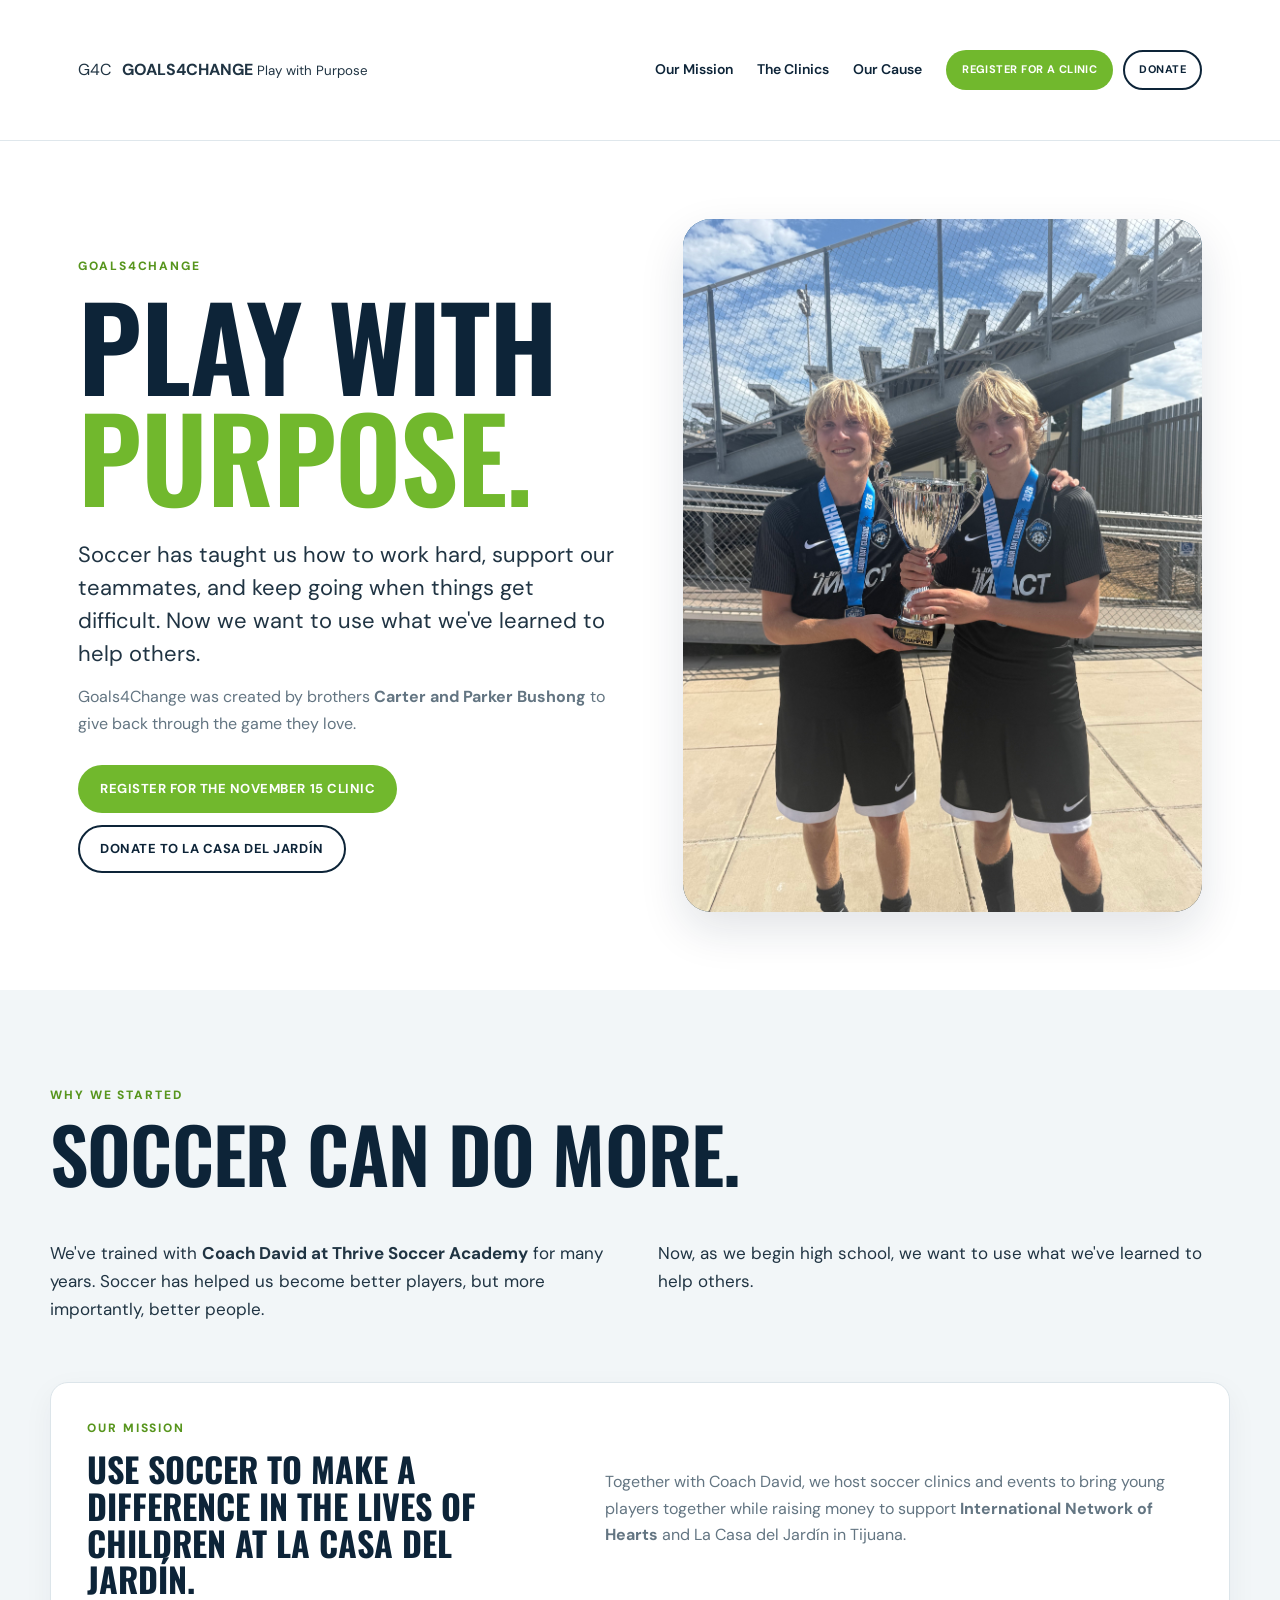
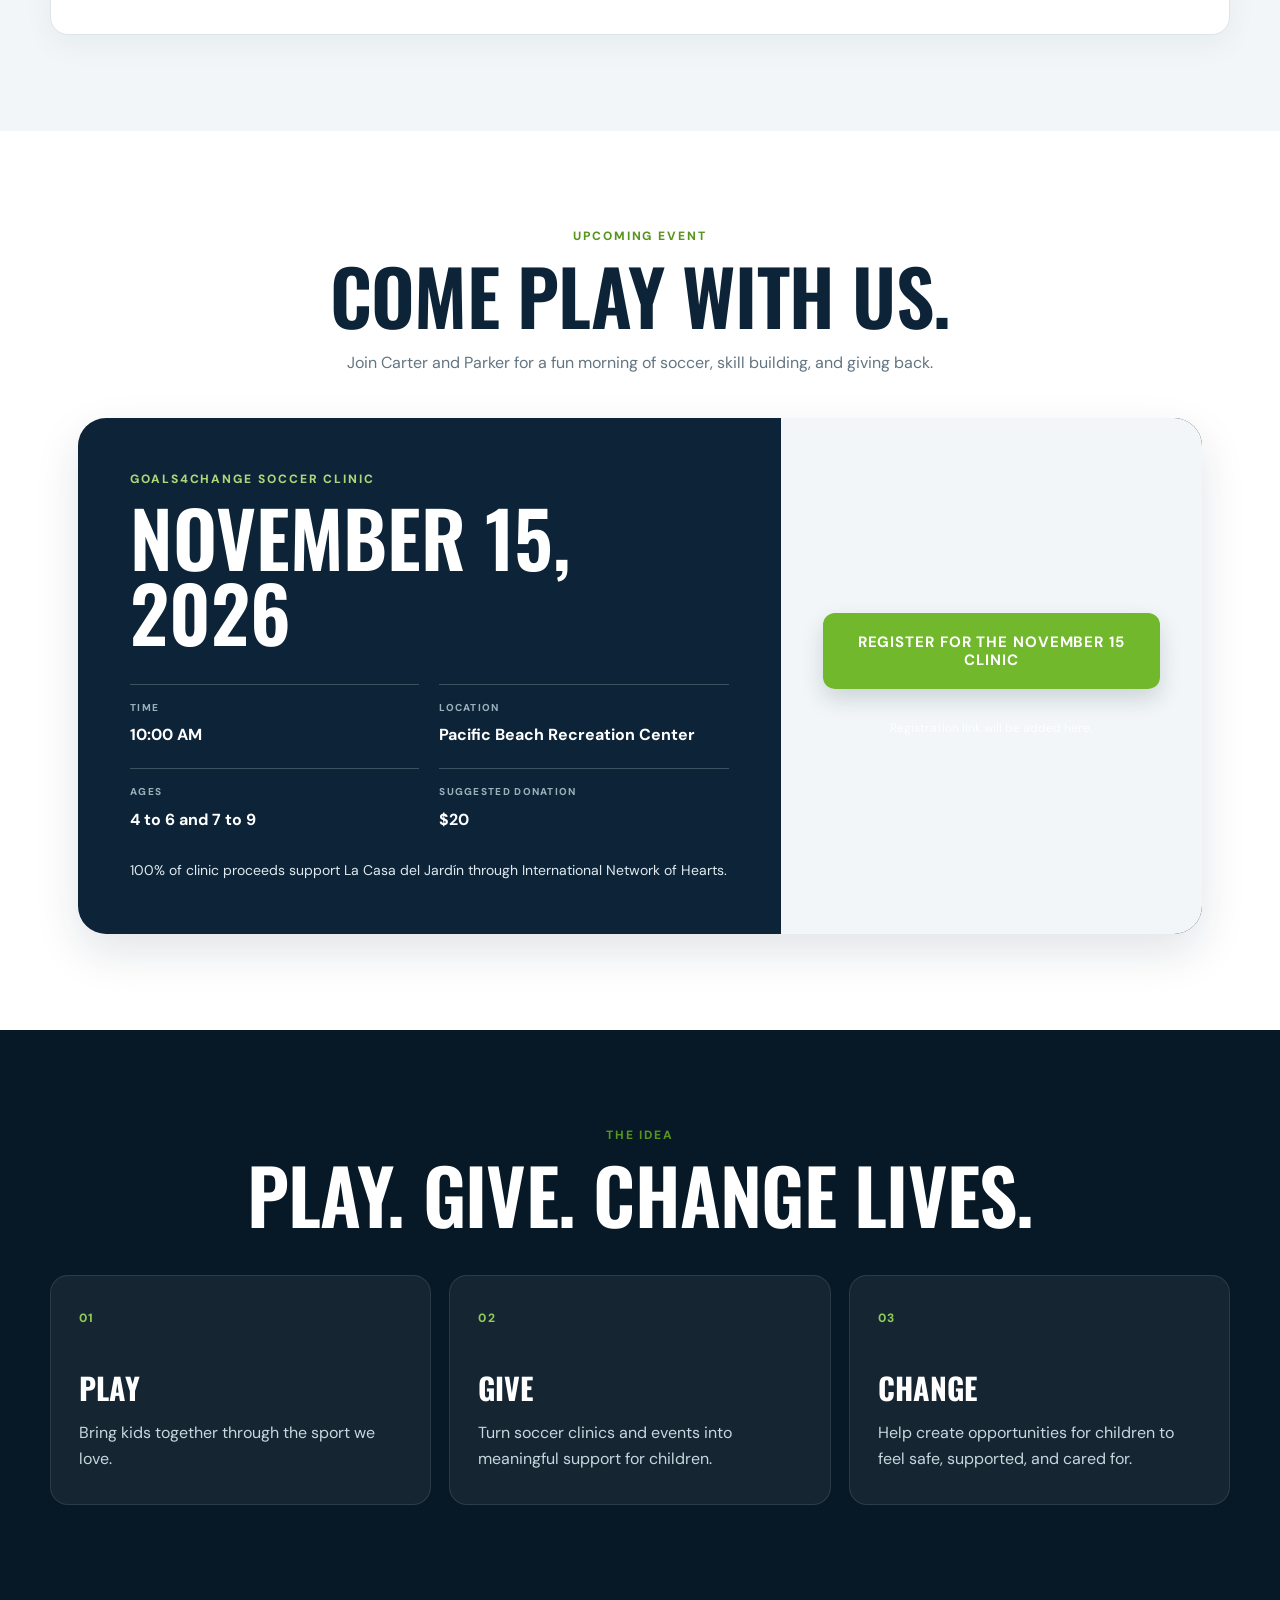
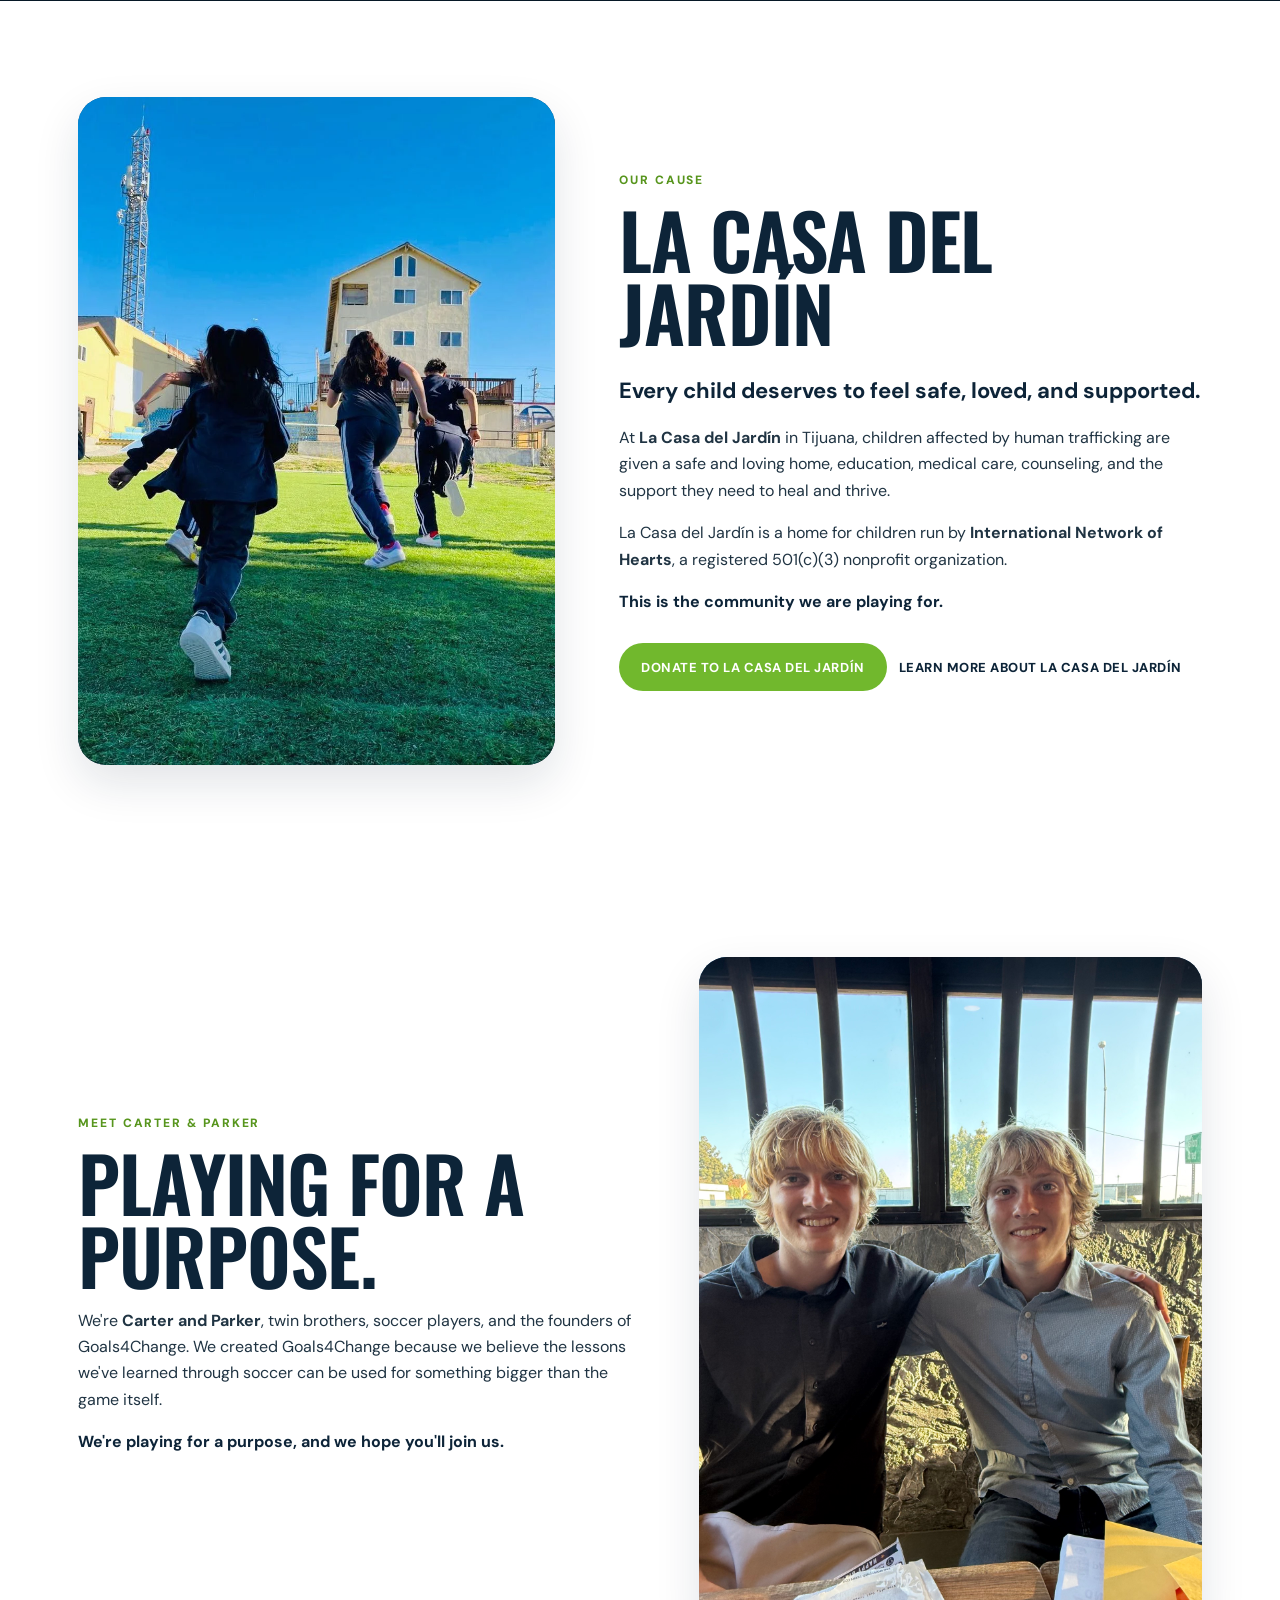
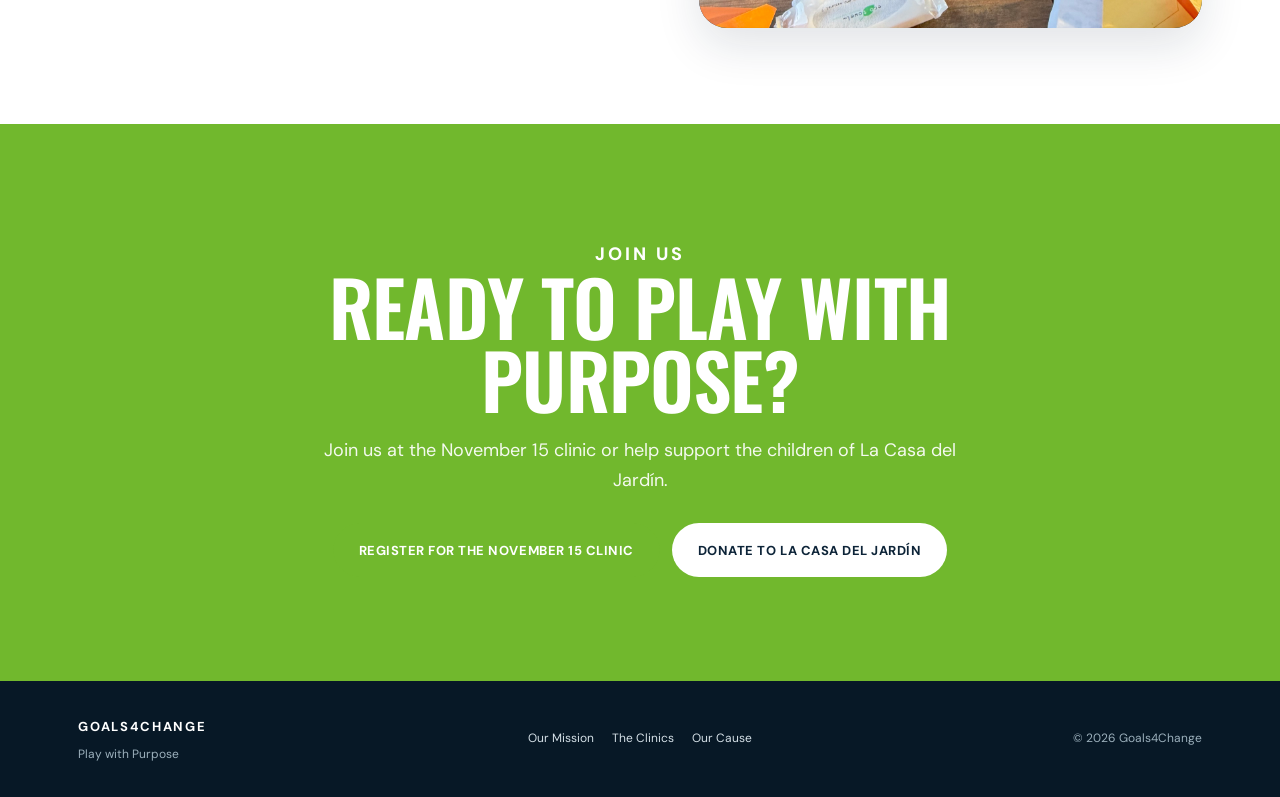
==== commit 73c9637a: "Add files via upload" ====
--- a/index.html
+++ b/index.html
@@ -11,7 +11,11 @@
   <header class="site-header">
     <div class="nav-shell">
       <a class="brand" href="#top" aria-label="Goals4Change home">
-        <img class="brand-logo" src="images/goals4change-logo.png" alt="Goals4Change, Play with Purpose">
+        <span class="brand-mark">G4C</span>
+        <span class="brand-text">
+          <strong>GOALS4CHANGE</strong>
+          <small>Play with Purpose</small>
+        </span>
       </a>
 
       <nav class="main-nav" aria-label="Main navigation">
@@ -21,8 +25,8 @@
       </nav>
 
       <div class="nav-actions">
-        <a class="button button-primary button-small" href="register.html">Register for a Clinic</a>
-        <a class="button button-secondary button-small" href="#cause">Donate</a>
+        <a class="button button-primary button-small" href="#clinics">Register for a Clinic</a>
+        <a class="button button-secondary button-small" href="https://givebutter.com/inh-goals4change">Donate</a>
       </div>
     </div>
   </header>
@@ -40,40 +44,41 @@
           Goals4Change was created by brothers <strong>Carter and Parker Bushong</strong> to give back through the game they love.
         </p>
         <div class="hero-actions">
-          <a class="button button-primary" href="register.html">Register for the November 15 Clinic</a>
-          <a class="button button-secondary" href="#cause">Donate to La Casa del Jardín</a>
+          <a class="button button-primary" href="#clinics">Register for the November 15 Clinic</a>
+          <a class="button button-secondary" href="https://givebutter.com/inh-goals4change">Donate to La Casa del Jardín</a>
         </div>
       </div>
 
       <div class="hero-photo photo-frame">
-        <img src="images/hero.jpg" alt="Carter and Parker with their soccer trophy">
-      </div>
-    </section>
-
-    <section class="section coach-section" id="mission">
-      <div class="coach-copy">
-        <p class="eyebrow">THE PEOPLE BEHIND THE PURPOSE</p>
-        <h2>PASSING IT ON.</h2>
-        <p>
-          Coach David Terzibachian has been part of Carter and Parker's soccer journey for many years.
-          Through Thrive Soccer Academy, he has helped them grow as players and as people, teaching them
-          the importance of confidence, teamwork, and believing in themselves.
-        </p>
-        <p>
-          Now, Carter and Parker are putting those lessons into action. Alongside Coach David, they are
-          using their love of soccer to bring young players together and support children at La Casa del Jardín in Tijuana.
-        </p>
-        <p class="coach-signoff"><strong>It's about more than soccer. It's about passing on what you've learned and using it to make a difference.</strong></p>
-      </div>
-      <div class="coach-photos">
-        <figure class="coach-photo photo-frame">
-          <img src="images/coach-then.png" alt="Carter and Parker with Coach David when they were younger">
-          <figcaption><span>THEN</span></figcaption>
-        </figure>
-        <figure class="coach-photo photo-frame">
-          <img src="images/coach-now.jpg" alt="Carter and Parker with Coach David today">
-          <figcaption><span>NOW</span></figcaption>
-        </figure>
+        <img src="images/hero.jpg" alt="Carter and Parker playing soccer">
+      </div>
+    </section>
+
+    <section class="section section-soft" id="mission">
+      <div class="section-heading">
+        <p class="eyebrow">WHY WE STARTED</p>
+        <h2>SOCCER CAN DO MORE.</h2>
+      </div>
+
+      <div class="split-copy">
+        <p>
+          We've trained with <strong>Coach David at Thrive Soccer Academy</strong> for many years.
+          Soccer has helped us become better players, but more importantly, better people.
+        </p>
+        <p>
+          Now, as we begin high school, we want to use what we've learned to help others.
+        </p>
+      </div>
+
+      <div class="mission-card">
+        <div>
+          <p class="eyebrow">OUR MISSION</p>
+          <h3>Use soccer to make a difference in the lives of children at La Casa del Jardín.</h3>
+        </div>
+        <p>
+          Together with Coach David, we host soccer clinics and events to bring young players together while raising
+          money to support <strong>International Network of Hearts</strong> and La Casa del Jardín in Tijuana.
+        </p>
       </div>
     </section>
 
@@ -91,7 +96,7 @@
           <div class="event-grid">
             <div>
               <span>TIME</span>
-              <strong>10:00 AM to 11:00 AM</strong>
+              <strong>10:00 AM</strong>
             </div>
             <div>
               <span>LOCATION</span>
@@ -109,14 +114,12 @@
           <p class="proceeds-note">
             100% of clinic proceeds support La Casa del Jardín through International Network of Hearts.
           </p>
-          <p class="proceeds-note">
-            What to Wear: Wear comfortable clothes and sneakers or cleats. Bring a water bottle and be ready to have fun!
-          </p>
         </div>
 
         <div class="event-action">
           <!-- Replace this href with the final registration URL when you have it. -->
-          <a class="button button-primary button-large" href="register.html">Register for the November 15 Clinic</a>
+          <a class="button button-primary button-large" href="#clinics">Register for the November 15 Clinic</a>
+          <p>Registration link will be added here.</p>
         </div>
       </div>
     </section>
@@ -167,7 +170,7 @@
 
         <div class="cause-actions">
           <!-- Replace this href with the final INHEARTS donation landing-page URL when you have it. -->
-          <a class="button button-primary" href="#cause">Donate to La Casa del Jardín</a>
+          <a class="button button-primary" href="https://givebutter.com/inh-goals4change">Donate to La Casa del Jardín</a>
           <a class="text-link" href="#cause">Learn more about La Casa del Jardín</a>
         </div>
       </div>
@@ -197,8 +200,8 @@
       <h2>READY TO PLAY WITH PURPOSE?</h2>
       <p>Join us at the November 15 clinic or help support the children of La Casa del Jardín.</p>
       <div class="cta-actions">
-        <a class="button button-primary button-large" href="register.html">Register for the November 15 Clinic</a>
-        <a class="button button-light button-large" href="#cause">Donate to La Casa del Jardín</a>
+        <a class="button button-primary button-large" href="#clinics">Register for the November 15 Clinic</a>
+        <a class="button button-light button-large" href="https://givebutter.com/inh-goals4change">Donate to La Casa del Jardín</a>
       </div>
     </section>
   </main>
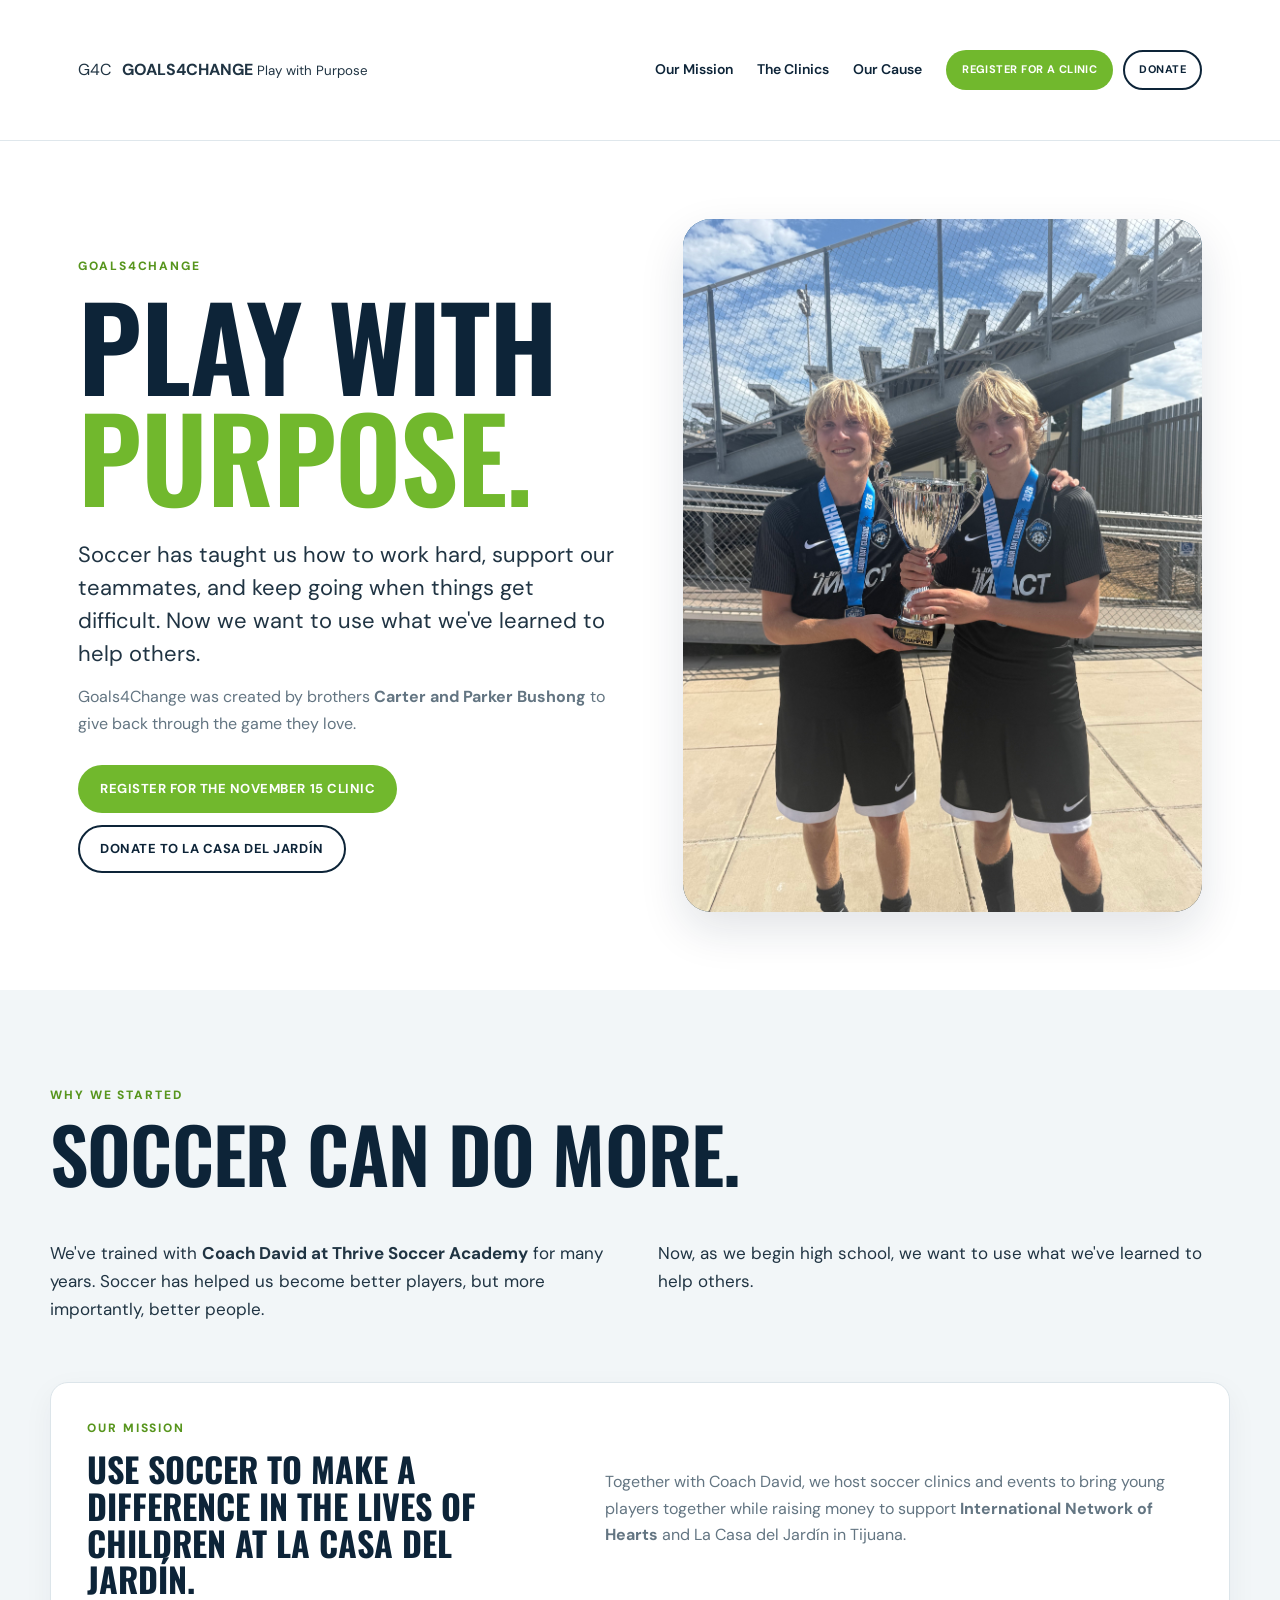
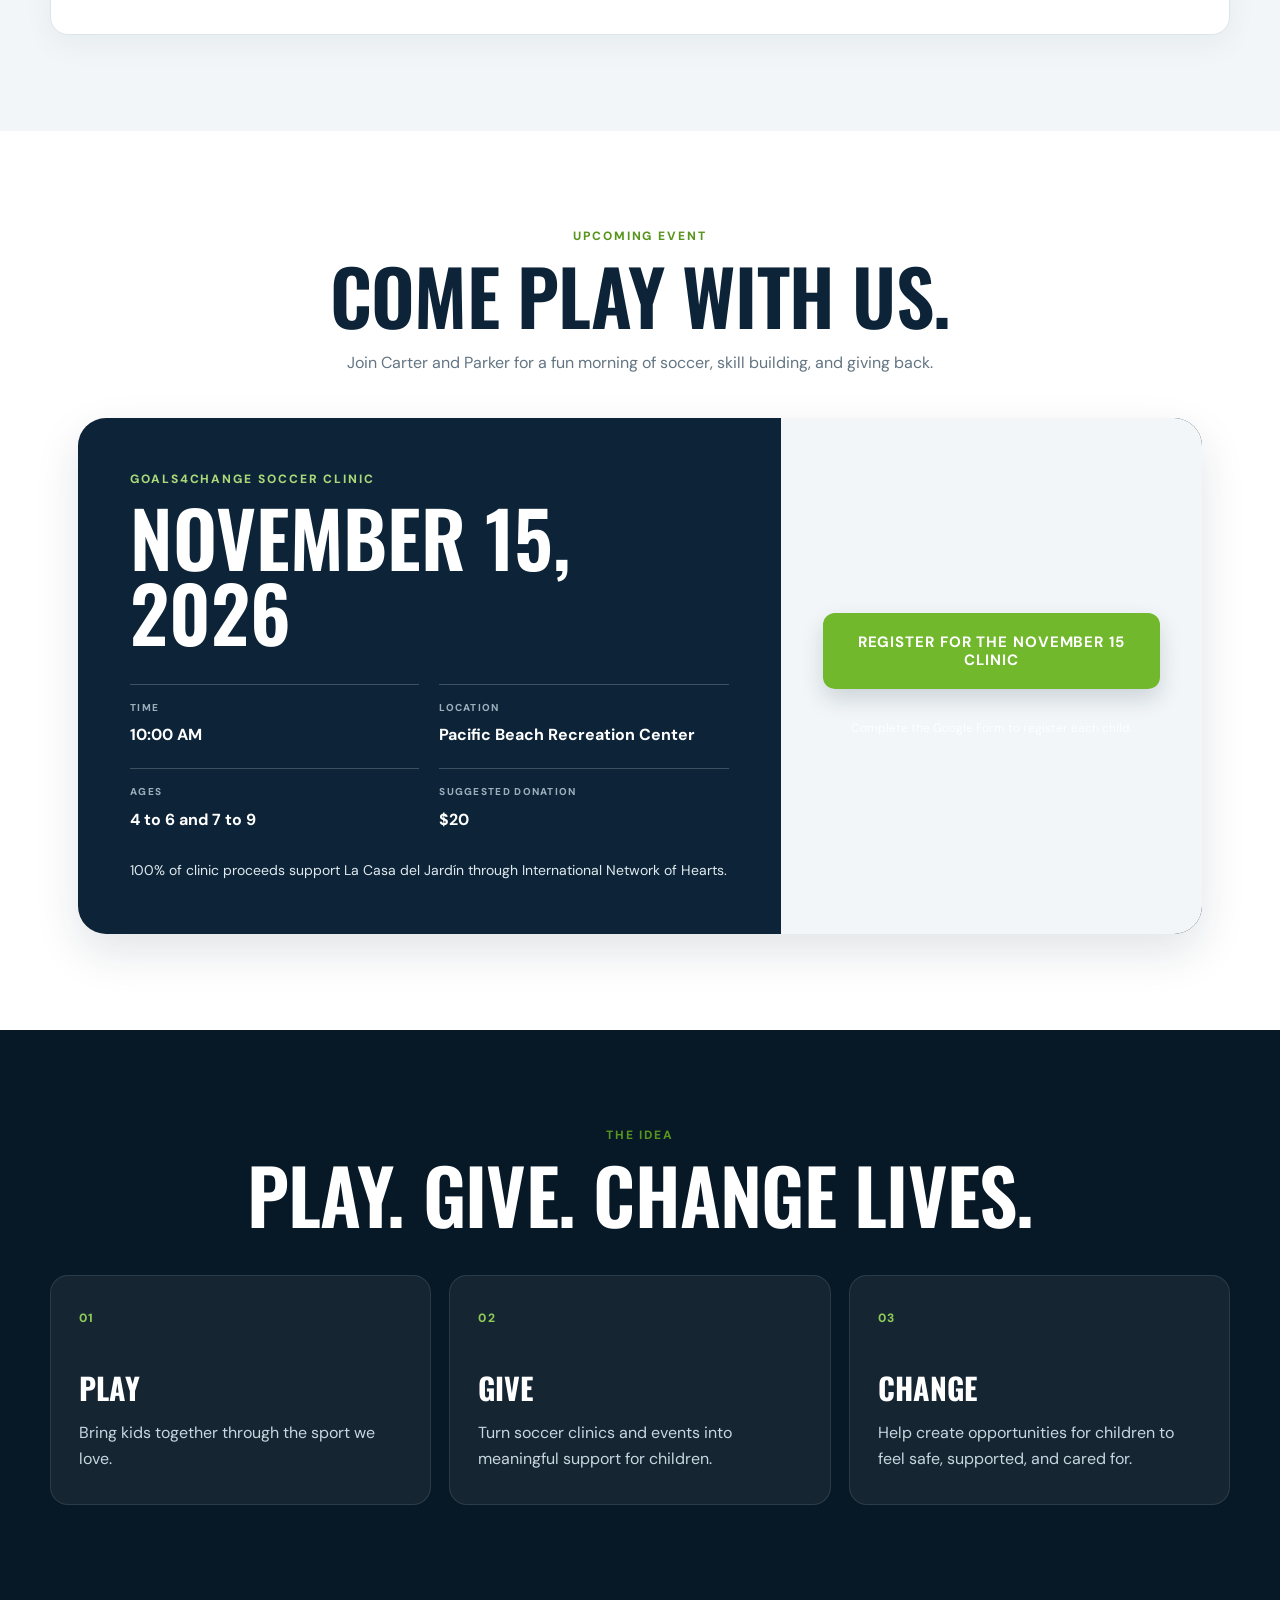
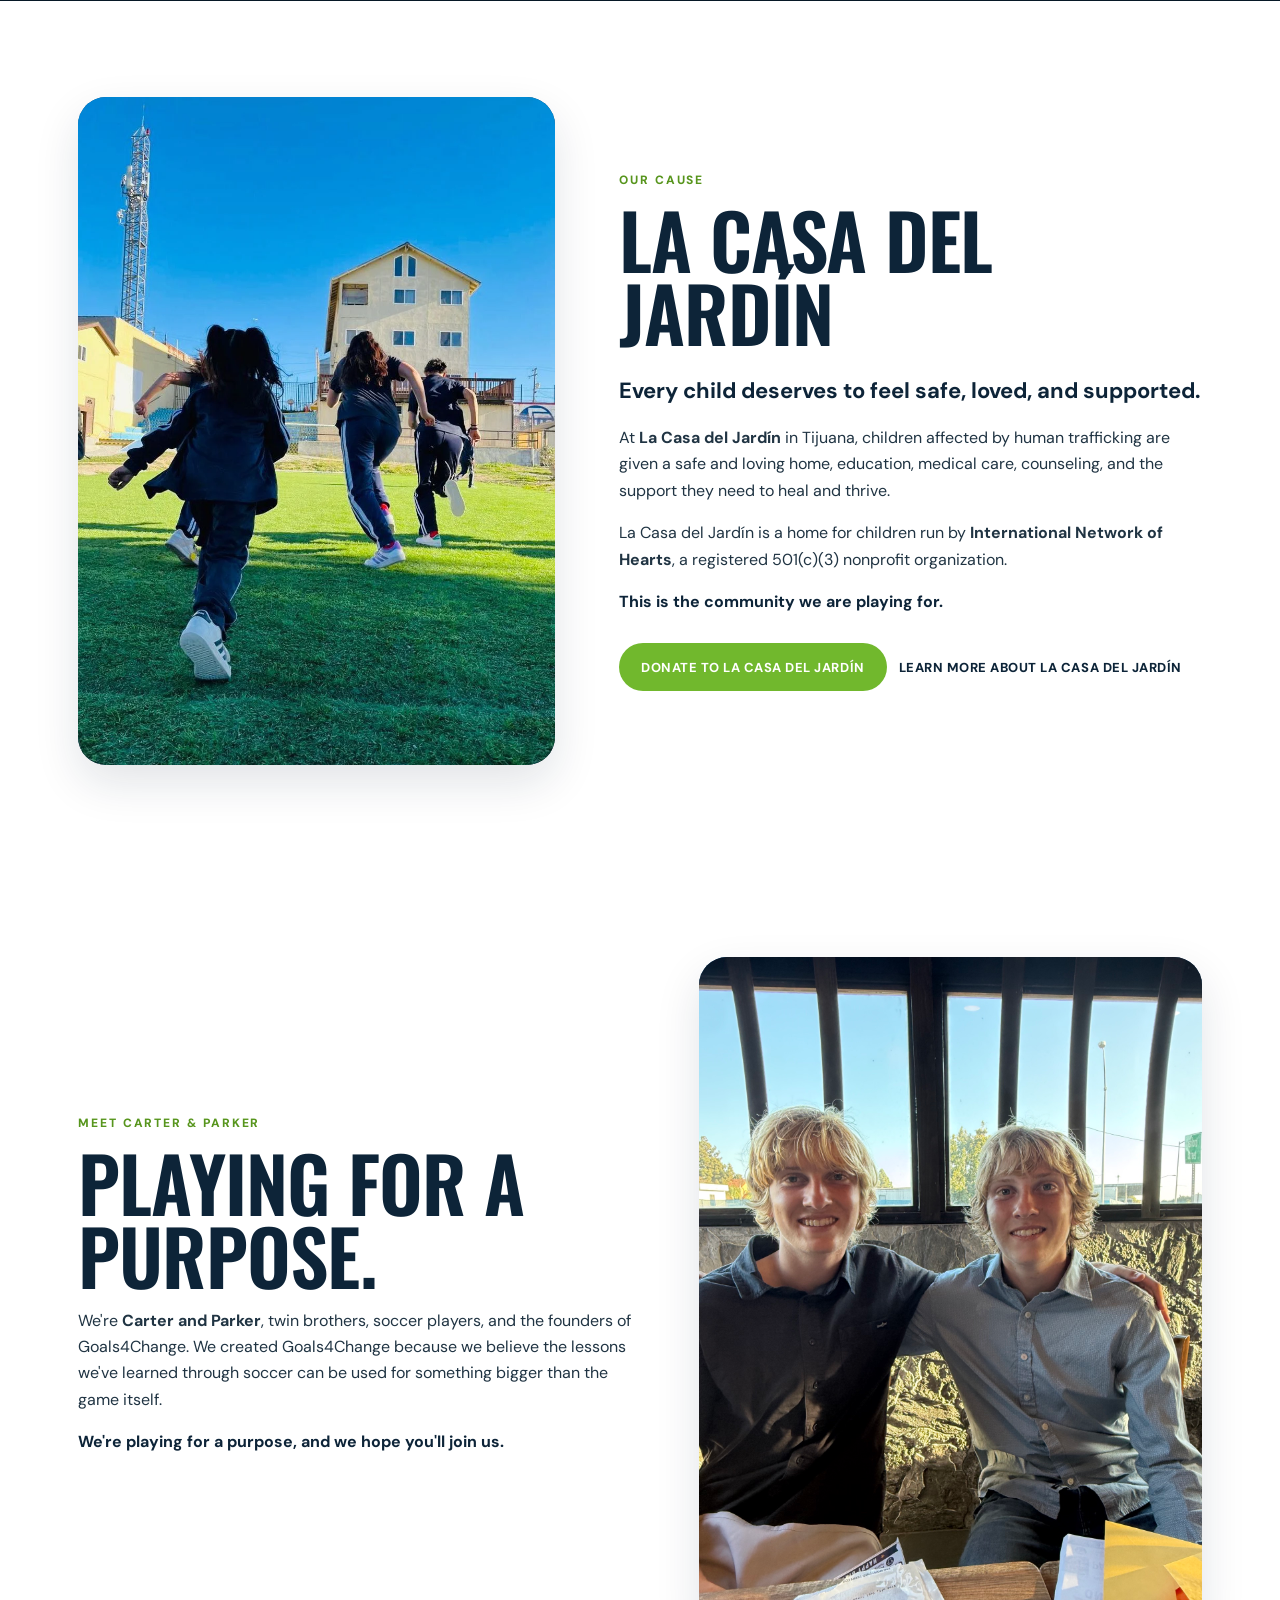
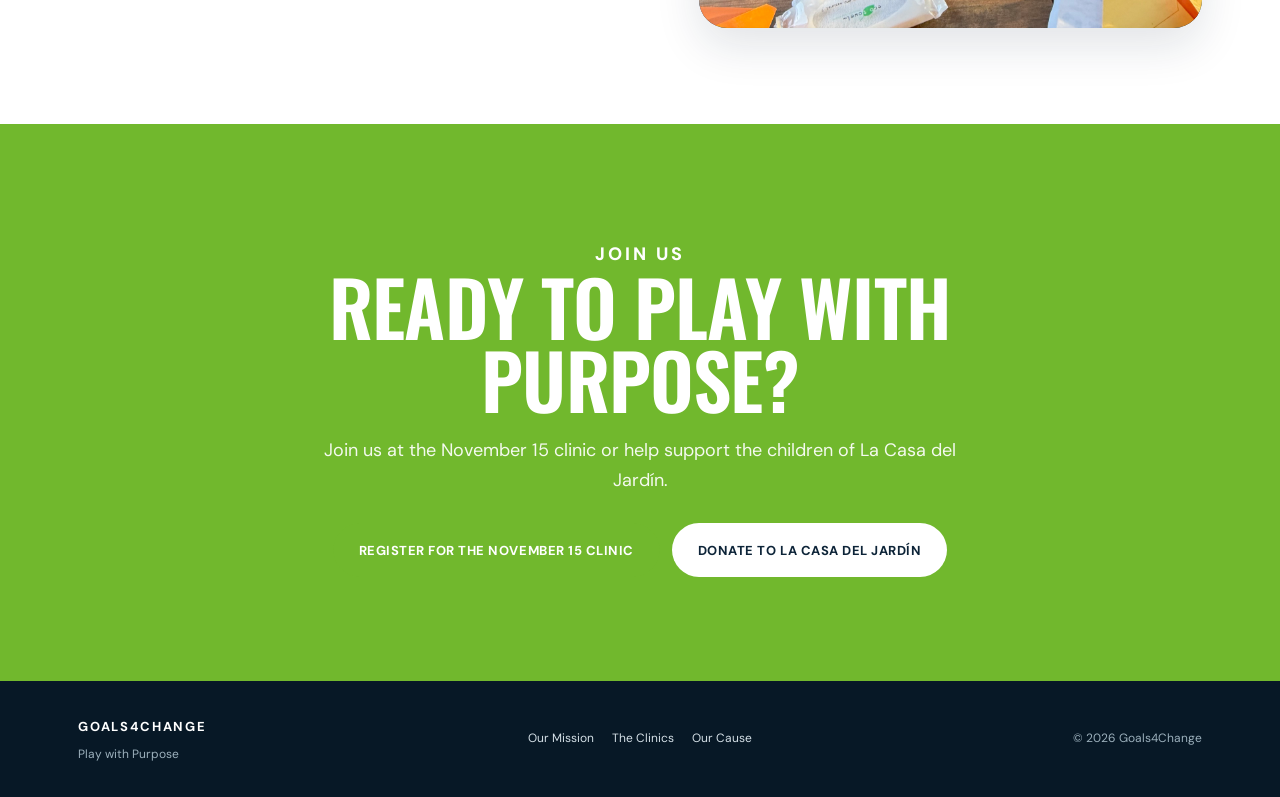
==== commit 0e0e13bc: "Add files via upload" ====
--- a/index.html
+++ b/index.html
@@ -25,7 +25,7 @@
       </nav>
 
       <div class="nav-actions">
-        <a class="button button-primary button-small" href="#clinics">Register for a Clinic</a>
+        <a class="button button-primary button-small" href="register.html">Register for a Clinic</a>
         <a class="button button-secondary button-small" href="https://givebutter.com/inh-goals4change">Donate</a>
       </div>
     </div>
@@ -44,7 +44,7 @@
           Goals4Change was created by brothers <strong>Carter and Parker Bushong</strong> to give back through the game they love.
         </p>
         <div class="hero-actions">
-          <a class="button button-primary" href="#clinics">Register for the November 15 Clinic</a>
+          <a class="button button-primary" href="register.html">Register for the November 15 Clinic</a>
           <a class="button button-secondary" href="https://givebutter.com/inh-goals4change">Donate to La Casa del Jardín</a>
         </div>
       </div>
@@ -118,8 +118,8 @@
 
         <div class="event-action">
           <!-- Replace this href with the final registration URL when you have it. -->
-          <a class="button button-primary button-large" href="#clinics">Register for the November 15 Clinic</a>
-          <p>Registration link will be added here.</p>
+          <a class="button button-primary button-large" href="register.html">Register for the November 15 Clinic</a>
+          <p>Complete the Google Form to register each child.</p>
         </div>
       </div>
     </section>
@@ -200,7 +200,7 @@
       <h2>READY TO PLAY WITH PURPOSE?</h2>
       <p>Join us at the November 15 clinic or help support the children of La Casa del Jardín.</p>
       <div class="cta-actions">
-        <a class="button button-primary button-large" href="#clinics">Register for the November 15 Clinic</a>
+        <a class="button button-primary button-large" href="register.html">Register for the November 15 Clinic</a>
         <a class="button button-light button-large" href="https://givebutter.com/inh-goals4change">Donate to La Casa del Jardín</a>
       </div>
     </section>
